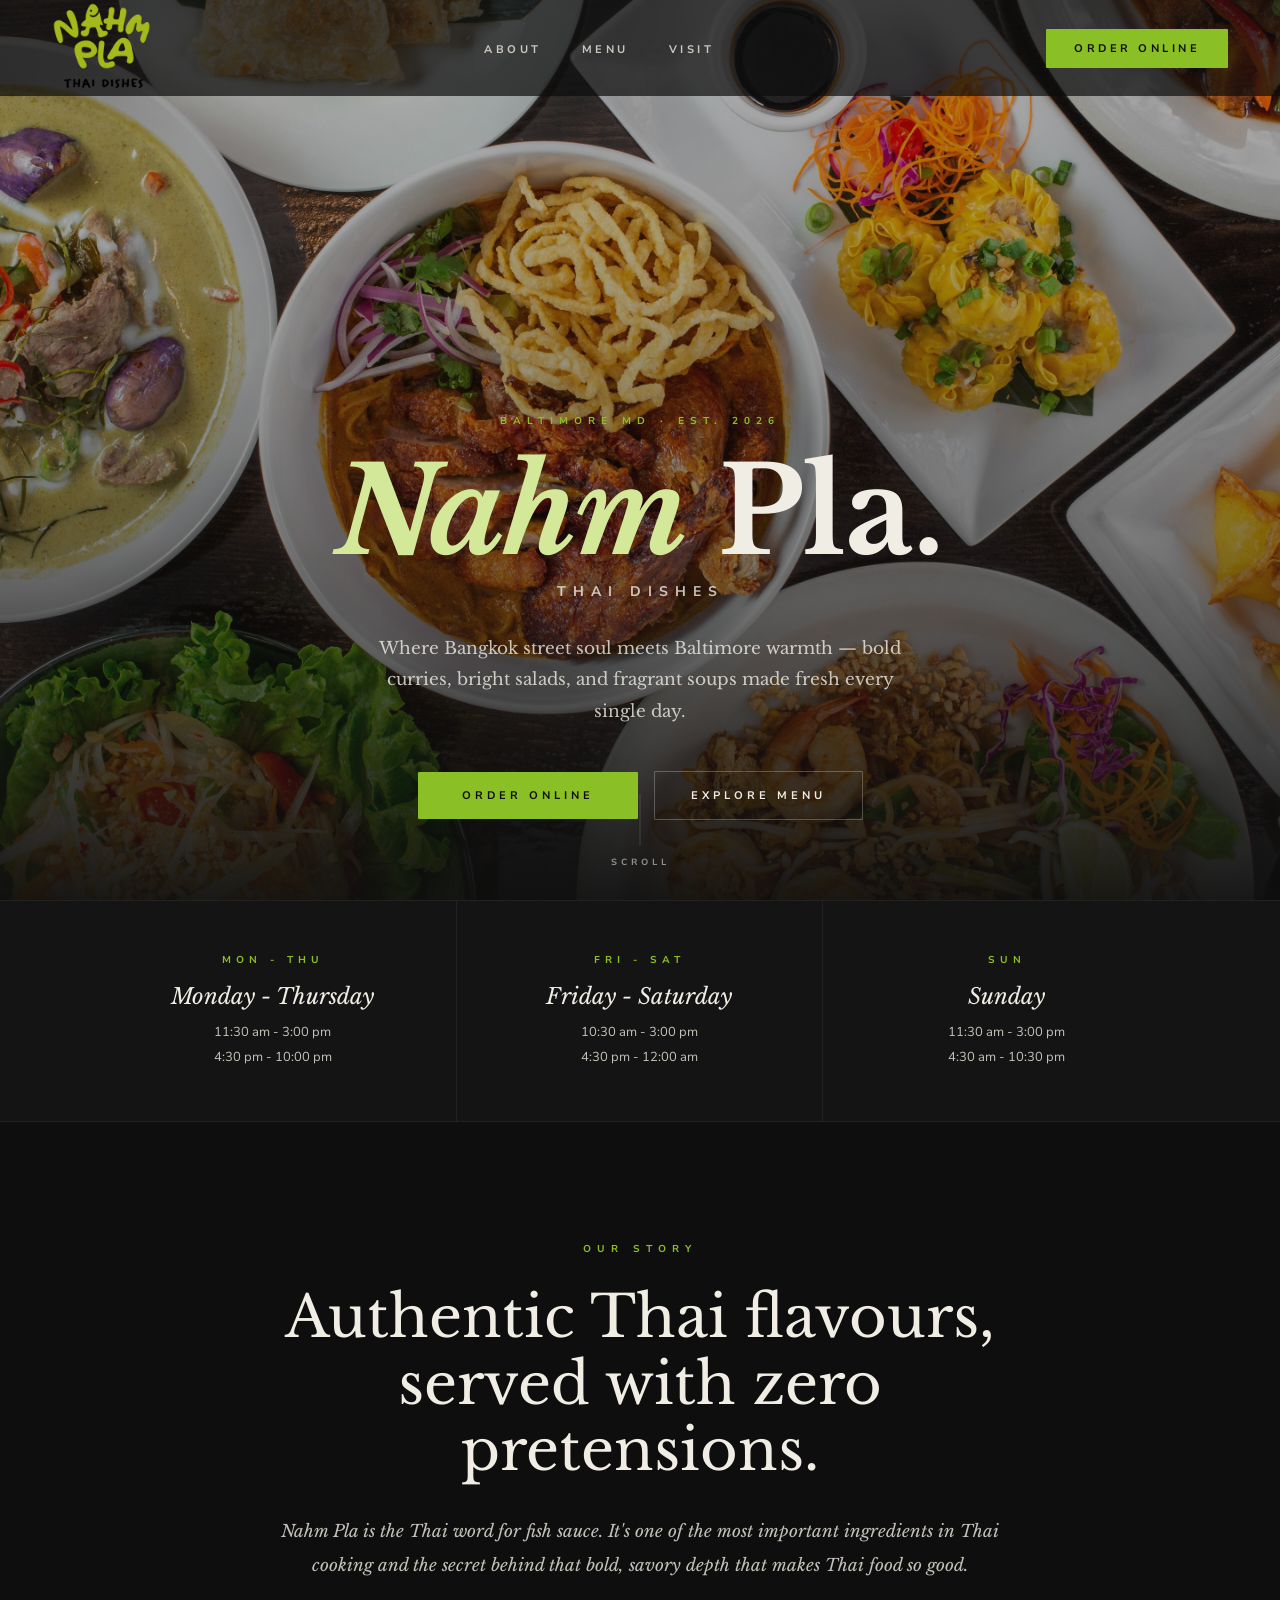
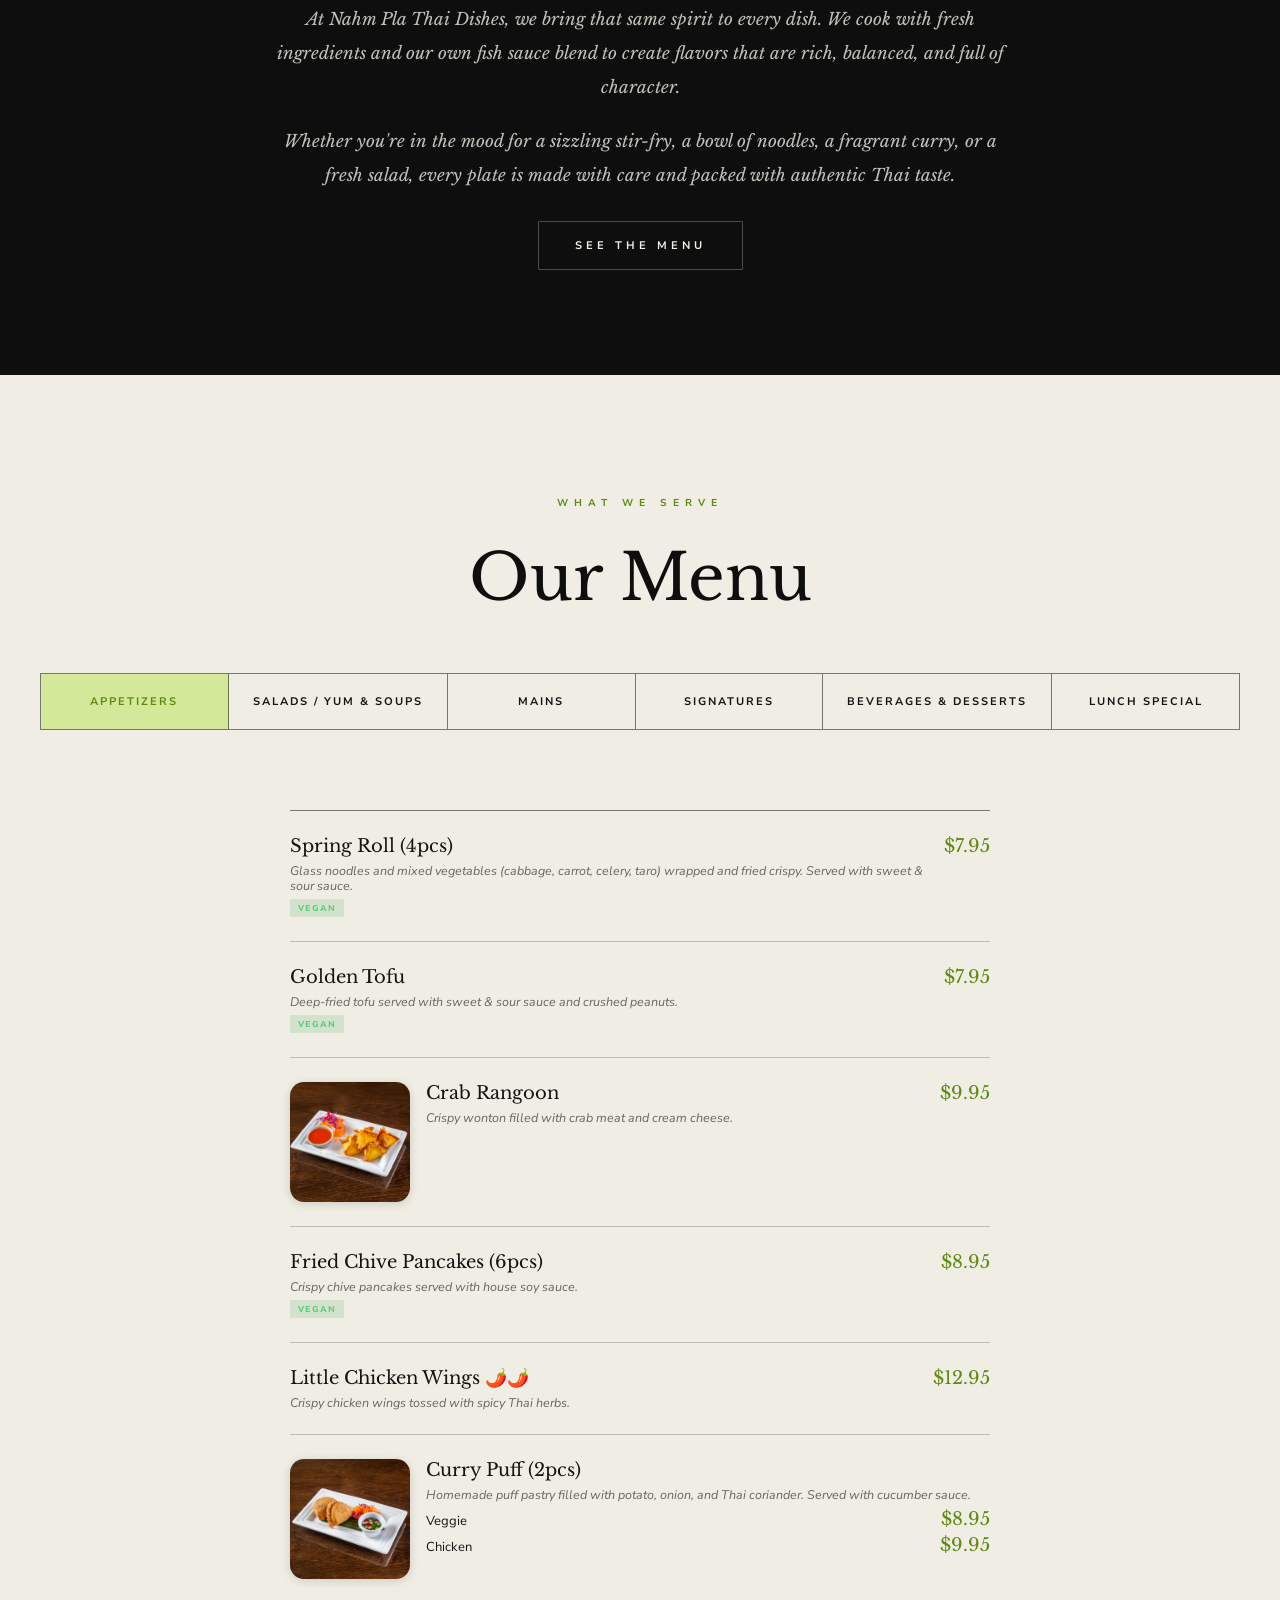
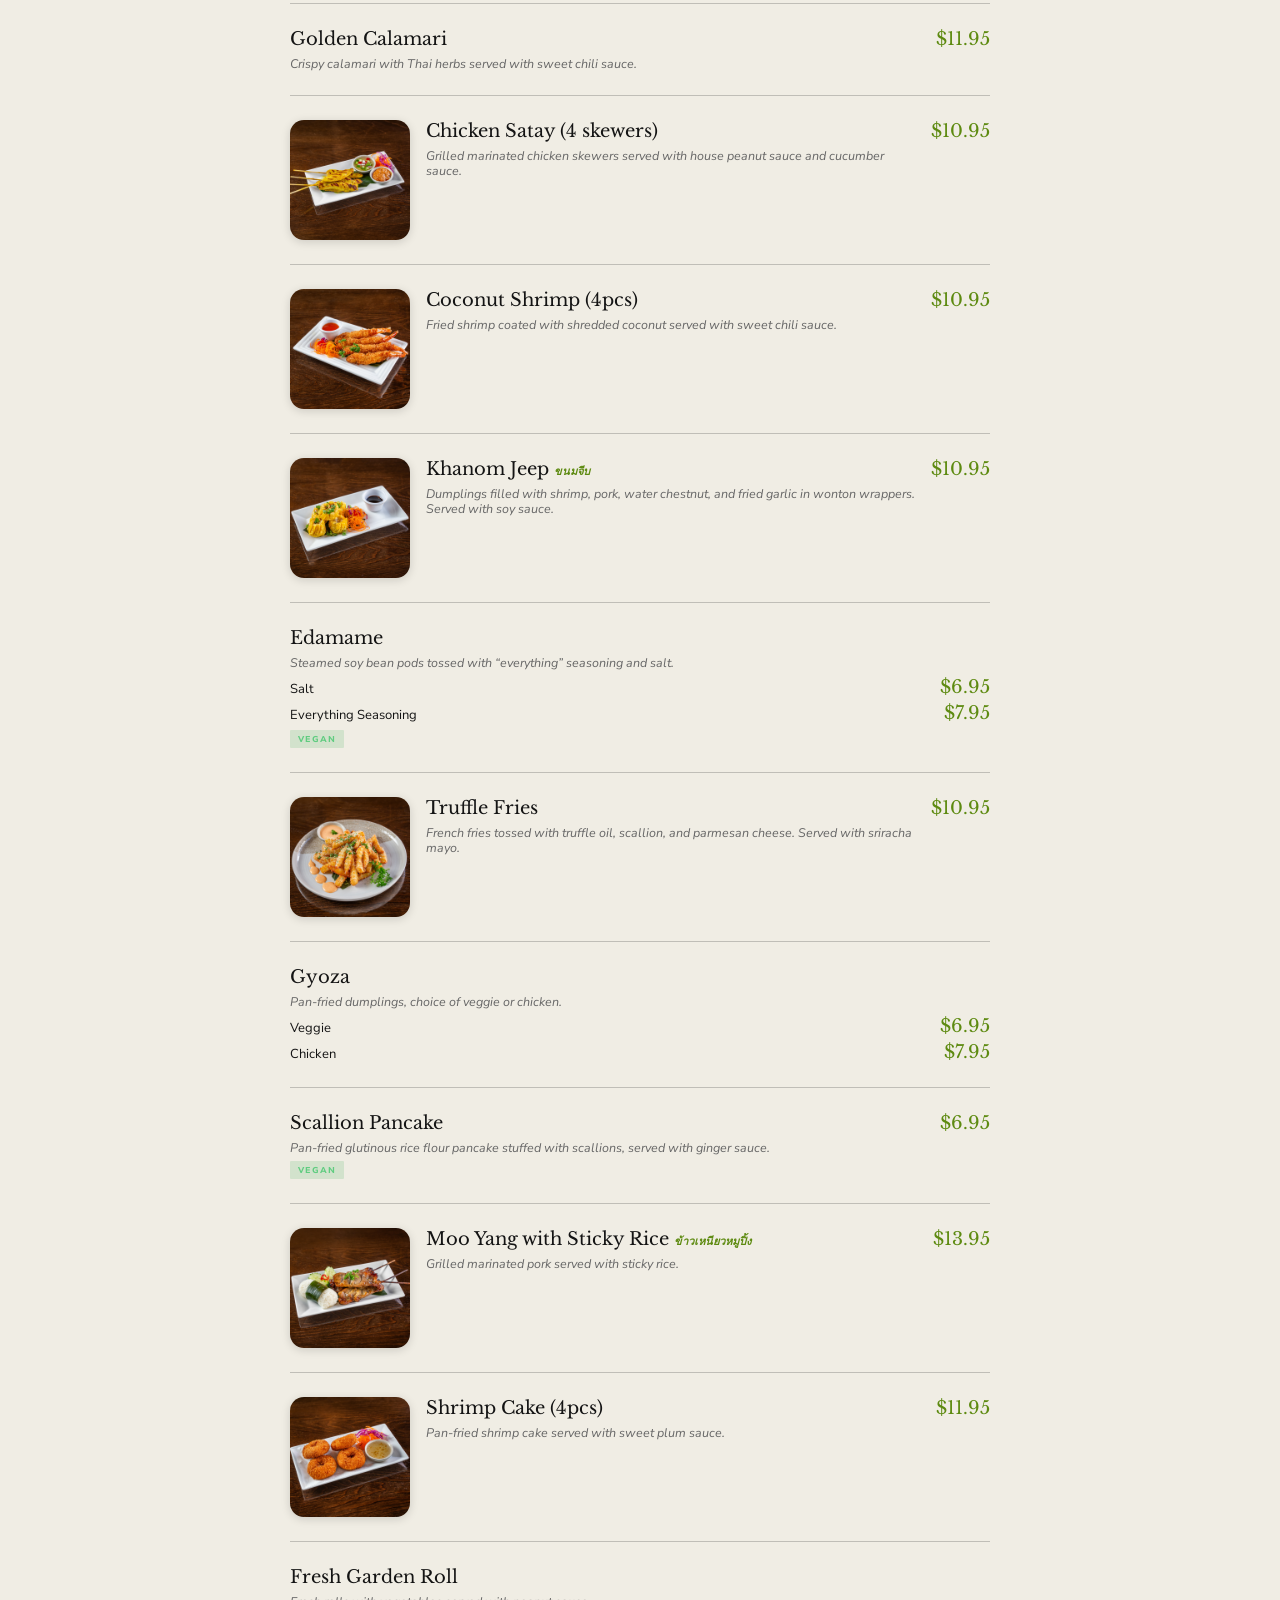
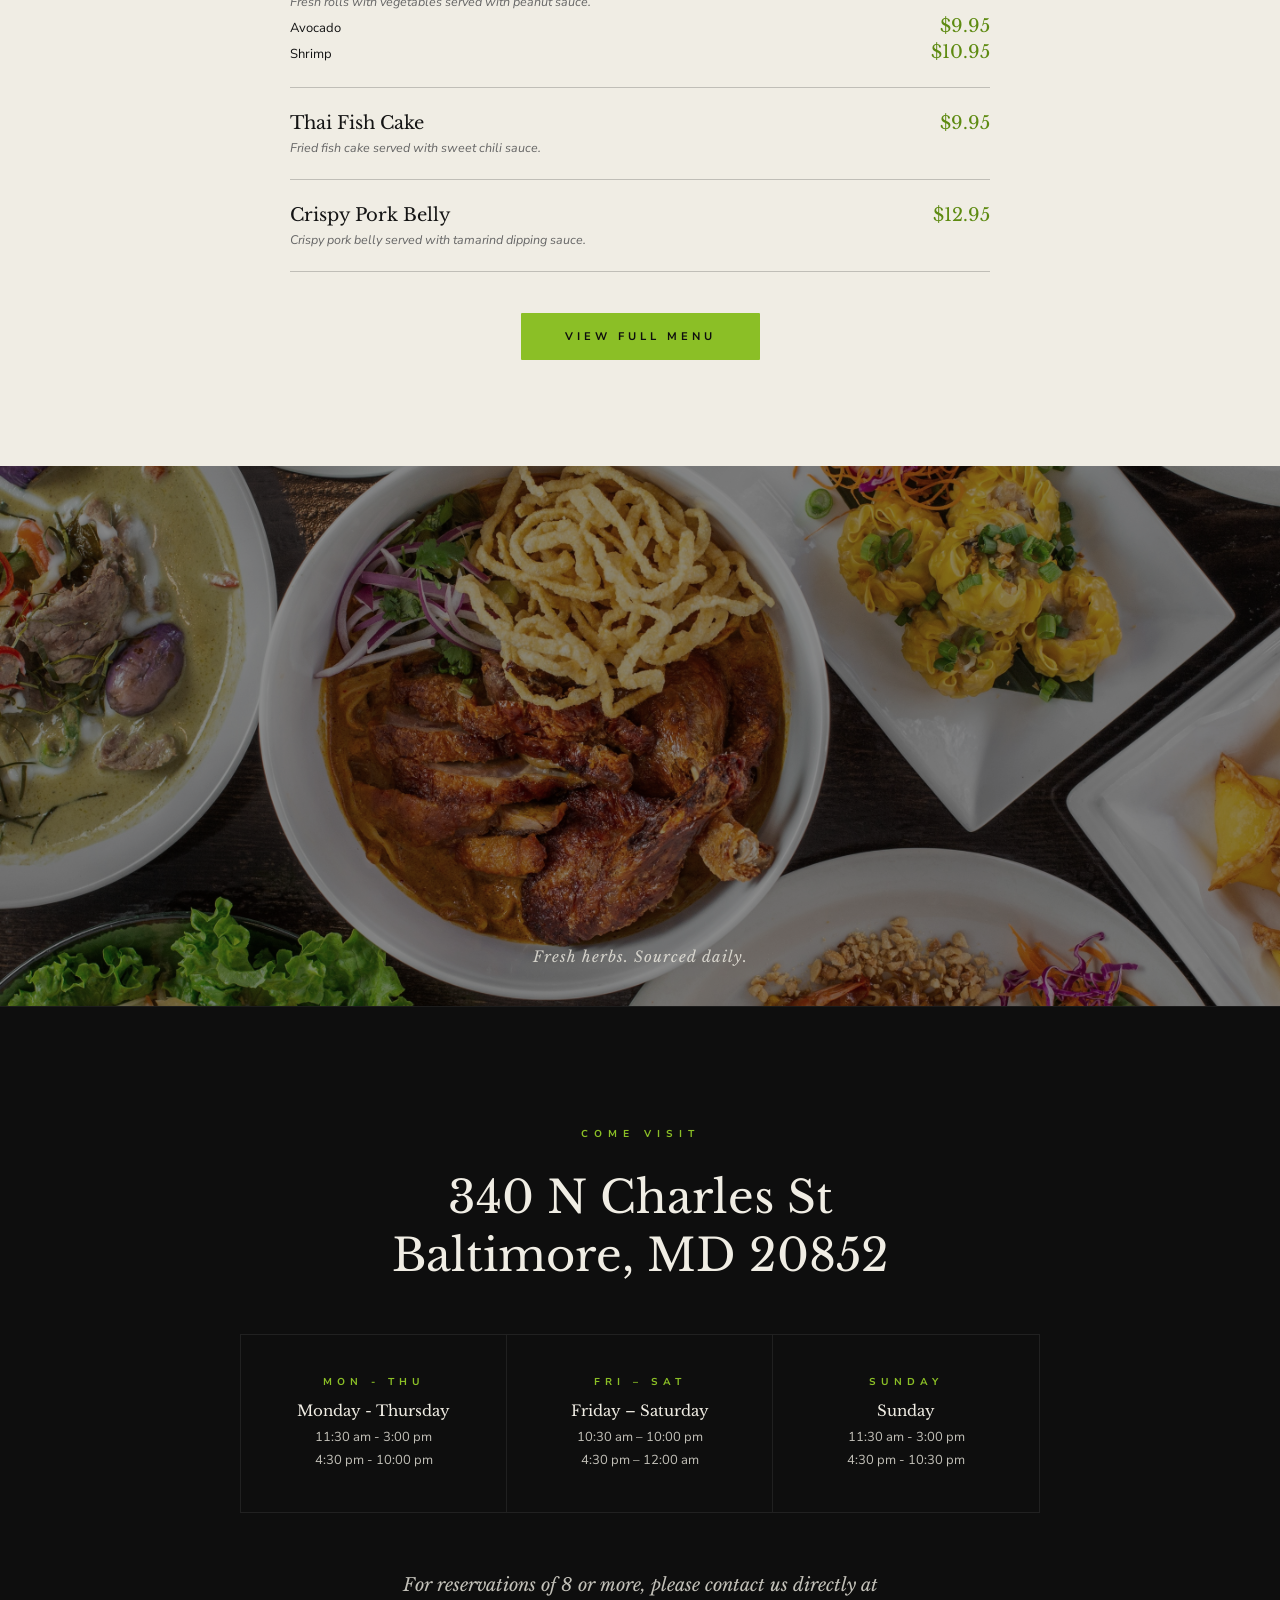
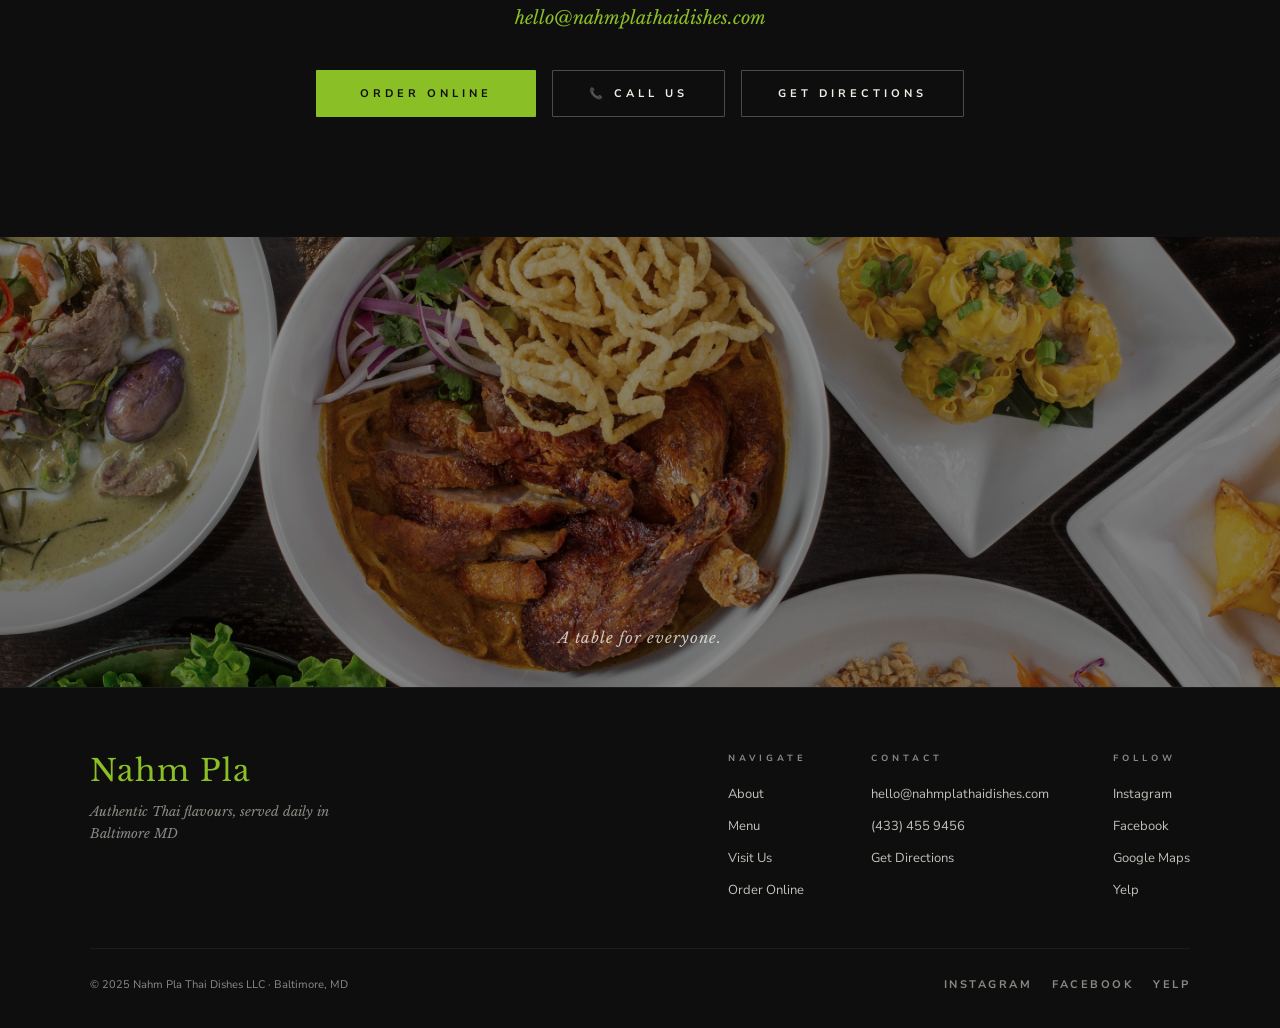
==== index.html @ 7cadba88 "update links" ====
<!DOCTYPE html>
<html lang="en">

<head>
	<meta charset="UTF-8">
	<meta name="viewport" content="width=device-width, initial-scale=1.0">
	<!-- <link rel="stylesheet" href="style.css"> -->
	<link rel="preconnect" href="https://fonts.googleapis.com">
	<link rel="preconnect" href="https://fonts.gstatic.com" crossorigin>
	<link
		href="https://fonts.googleapis.com/css2?family=Fredoka:wdth,wght@75..125,300..700&family=Libre+Baskerville:ital,wght@0,400..700;1,400..700&family=Nunito+Sans:ital,opsz,wght@0,6..12,200..1000;1,6..12,200..1000&display=swap"
		rel="stylesheet">
	<title>Nahm Pla Thai Dishes</title>
</head>

<style>
	/* ─── RESET & TOKENS ─── */
	*,
	*::before,
	*::after {
		margin: 0;
		padding: 0;
		box-sizing: border-box;
	}

	html {
		scroll-behavior: smooth;
	}

	body {
		font-family: "Nunito Sans", sans-serif;
		background: #0e0e0e;
		color: #f0ede4;
		overflow-x: hidden;
	}

	a {
		text-decoration: none;
		color: inherit;
	}

	img {
		display: block;
		max-width: 100%;
	}

	:root {
		--green: #8BBF26;
		--green-dark: #5d8a10;
		--green-pale: #d4e89a;
		--black: #0e0e0e;
		--black2: #141414;
		--off-white: #f0ede4;
		--dim: rgba(240, 237, 228, 0.8);
		--dimmer: rgba(240, 237, 228, 0.55);
	}

	/* ─── NAV ─── */
	nav {
		position: fixed;
		top: 0;
		left: 0;
		right: 0;
		z-index: 100;
		display: flex;
		align-items: center;
		justify-content: space-between;
		padding: 28px 52px;
		height: 6em;
		background: rgba(14, 14, 14, 0.7);
		transition: background .4s, padding .4s;
	}

	nav.scrolled {
		background: rgba(14, 14, 14, 0.96);
		backdrop-filter: blur(10px);
		padding: 18px 52px;
		border-bottom: 1px solid rgba(255, 255, 255, 0.06);
	}

	.nav-logo img {
		height: 100px;
		width: auto;
	}

	.nav-links {
		display: flex;
		align-items: center;
		gap: 40px;
		list-style: none;
	}

	.nav-links a {
		font-size: 11px;
		font-weight: 700;
		letter-spacing: 3.5px;
		text-transform: uppercase;
		color: var(--dim);
		transition: color .2s;
	}

	.nav-links a:hover {
		color: var(--off-white);
	}

	.nav-book {
		font-size: 11px;
		font-weight: 700;
		letter-spacing: 3.5px;
		text-transform: uppercase;
		color: var(--black);
		background: var(--green);
		padding: 12px 28px;
		border-radius: 1px;
		transition: background .2s, transform .2s;
	}

	.nav-book:hover {
		background: var(--green-pale);
		transform: translateY(-1px);
	}

	.nav-burger {
		display: none;
		flex-direction: column;
		gap: 6px;
		background: none;
		border: none;
		cursor: pointer;
		padding: 4px;
	}

	.nav-burger span {
		width: 26px;
		height: 1.5px;
		background: var(--off-white);
		display: block;
		transition: all .3s;
	}

	/* ─── MOBILE MENU ─── */
	.mob {
		display: none;
		position: fixed;
		inset: 0;
		z-index: 99;
		background: var(--black);
		flex-direction: column;
		align-items: center;
		justify-content: center;
		gap: 8px;
	}

	.mob.open {
		display: flex;
	}

	.mob a {
		font-size: 13px;
		font-weight: 700;
		letter-spacing: 5px;
		text-transform: uppercase;
		color: var(--dim);
		padding: 16px 48px;
		border-bottom: 1px solid rgba(255, 255, 255, .06);
		width: 100%;
		text-align: center;
		transition: color .2s;
	}

	.mob a:hover {
		color: var(--off-white);
	}

	.mob .mob-book {
		background: var(--green);
		color: var(--black);
		border: none;
		margin-top: 16px;
		border-radius: 1px;
	}

	.mob-close {
		position: absolute;
		top: 28px;
		right: 32px;
		font-size: 28px;
		color: var(--dim);
		cursor: pointer;
		background: none;
		border: none;
		transition: color .2s;
	}

	.mob-close:hover {
		color: var(--off-white);
	}

	/* ─── HERO ─── */
	.hero {
		position: relative;
		height: 100vh;
		min-height: 680px;
		display: flex;
		flex-direction: column;
		align-items: center;
		justify-content: flex-end;
		overflow: hidden;
		text-align: center;
	}

	.hero-bg {
		position: absolute;
		inset: 0;
	}

	.hero-bg::after {
		content: "";
		position: absolute;
		inset: 0;
		background: linear-gradient(to bottom, rgba(14, 14, 14, .25) 0%, rgba(14, 14, 14, .5) 60%, rgba(14, 14, 14, .95) 100%);
	}

	.hero-bg img {
		width: 100%;
		height: 100%;
		object-fit: cover;
		object-position: center;
	}

	.hero-inner {
		position: relative;
		z-index: 2;
		padding: 0 40px 80px;
		display: flex;
		flex-direction: column;
		align-items: center;
		gap: 0;
	}

	.hero-year {
		font-size: 10px;
		font-weight: 700;
		letter-spacing: 6px;
		text-transform: uppercase;
		color: var(--green);
		margin-bottom: 24px;
		opacity: 0;
		animation: fadeUp .6s .2s forwards;
	}

	.hero-title {
		font-family: "Libre Baskerville", serif;
		font-size: clamp(56px, 10vw, 120px);
		line-height: 1;
		letter-spacing: -1px;
		color: var(--off-white);
		margin-bottom: 10px;
		opacity: 0;
		animation: fadeUp .8s .35s forwards;
	}

	.hero-title em {
		font-style: italic;
		color: var(--green-pale);
	}

	.hero-sub-title {
		font-size: 14px;
		font-weight: 700;
		letter-spacing: 7px;
		text-transform: uppercase;
		color: var(--dim);
		margin-bottom: 32px;
		opacity: 0;
		animation: fadeUp .6s .5s forwards;
	}

	.hero-desc {
		font-family: "Libre Baskerville", serif;
		font-style: normal;
		font-size: 17px;
		color: var(--dim);
		line-height: 1.85;
		max-width: 560px;
		margin-bottom: 44px;
		opacity: 0;
		animation: fadeUp .7s .65s forwards;
	}

	.hero-actions {
		display: flex;
		gap: 16px;
		align-items: center;
		opacity: 0;
		animation: fadeUp .6s .8s forwards;
		flex-wrap: wrap;
		justify-content: center;
	}

	.btn-primary {
		font-size: 11px;
		font-weight: 700;
		letter-spacing: 4px;
		text-transform: uppercase;
		background: var(--green);
		color: var(--black);
		padding: 16px 44px;
		border-radius: 1px;
		transition: background .2s, transform .2s;
	}

	.btn-primary:hover {
		background: var(--green-pale);
		transform: translateY(-2px);
	}

	.btn-ghost {
		font-size: 11px;
		font-weight: 700;
		letter-spacing: 4px;
		text-transform: uppercase;
		color: var(--off-white);
		border: 1px solid rgba(255, 255, 255, .25);
		padding: 16px 36px;
		border-radius: 1px;
		transition: all .2s;
	}

	.btn-ghost:hover {
		border-color: rgba(255, 255, 255, .7);
	}

	.hero-scroll {
		position: absolute;
		bottom: 32px;
		left: 50%;
		transform: translateX(-50%);
		display: flex;
		flex-direction: column;
		align-items: center;
		gap: 10px;
		opacity: 0;
		animation: fadeIn .8s 1.4s forwards;
		color: var(--dimmer);
		font-size: 9px;
		font-weight: 700;
		letter-spacing: 4px;
		text-transform: uppercase;
	}

	.scroll-line {
		width: 1px;
		height: 52px;
		background: rgba(255, 255, 255, .15);
		animation: scrollPulse 2s ease-in-out infinite;
	}

	@keyframes scrollPulse {

		0%,
		100% {
			opacity: .4
		}

		50% {
			opacity: 1
		}
	}

	/* ─── HOURS / INFO — centered, minimal ─── */
	.info-bar {
		background: var(--black2);
		border-top: 1px solid rgba(255, 255, 255, .06);
		border-bottom: 1px solid rgba(255, 255, 255, .06);
	}

	.info-bar-inner {
		max-width: 1100px;
		margin: 0 auto;
		display: grid;
		grid-template-columns: 1fr 1fr 1fr;
		divide-x: 1px solid rgba(255, 255, 255, .06);
	}

	.ib-cell {
		padding: 52px 40px;
		text-align: center;
		border-right: 1px solid rgba(255, 255, 255, .06);
	}

	.ib-cell:last-child {
		border-right: none;
	}

	.ib-label {
		font-size: 10px;
		font-weight: 700;
		letter-spacing: 5px;
		text-transform: uppercase;
		color: var(--green);
		margin-bottom: 16px;
	}

	.ib-title {
		font-family: "Libre Baskerville", serif;
		font-style: italic;
		font-size: 22px;
		color: var(--off-white);
		margin-bottom: 10px;
	}

	.ib-text {
		font-size: 13px;
		color: var(--dim);
		line-height: 1.9;
	}

	/* ─── ABOUT — centered, large text ─── */
	.about {
		padding: 120px 40px;
		text-align: center;
		max-width: 820px;
		margin: 0 auto;
	}

	.about .eyebrow {
		font-size: 10px;
		font-weight: 700;
		letter-spacing: 6px;
		text-transform: uppercase;
		color: var(--green);
		margin-bottom: 28px;
		display: block;
	}

	.about h2 {
		font-family: "Libre Baskerville", serif;
		font-size: clamp(34px, 4.5vw, 58px);
		line-height: 1.15;
		color: var(--off-white);
		margin-bottom: 32px;
		font-weight: 400;
	}

	.about p {
		font-family: "Libre Baskerville", serif;
		font-style: italic;
		font-size: 17px;
		color: var(--dim);
		line-height: 2;
		margin-bottom: 20px;
	}

	.about p:last-of-type {
		margin-bottom: 40px;
	}

	/* ─── PHOTO STRIP — horizontal scroll / grid ─── */
	.photo-strip {
		display: grid;
		grid-template-columns: repeat(5, 1fr);
		height: 420px;
		gap: 3px;
	}

	.photo-strip-img {
		overflow: hidden;
		position: relative;
	}

	.photo-strip-img img {
		width: 100%;
		height: 100%;
		object-fit: cover;
		transition: transform .6s ease, filter .4s;
		filter: brightness(.75) saturate(.9);
	}

	.photo-strip-img:hover img {
		transform: scale(1.07);
		filter: brightness(.9) saturate(1.1);
	}

	.photo-strip-img.tall {
		grid-row: span 1;
	}

	/* ─── MENUS — text list, centered ─── */
	.menus-sec {
		padding: 120px 24px;
		text-align: center;
		border-top: 1px solid rgba(255, 255, 255, .06);
		background-color: var(--off-white);
	}

	.menus-sec .eyebrow {
		font-size: 10px;
		font-weight: 700;
		letter-spacing: 6px;
		text-transform: uppercase;
		color: var(--green-dark);
		margin-bottom: 28px;
		display: block;
	}

	.menus-sec h2 {
		font-family: "Libre Baskerville", serif;
		font-size: clamp(38px, 5vw, 64px);
		font-weight: 400;
		color: var(--black);
		margin-bottom: 56px;
	}

	.menu-links {
		display: flex;
		flex-wrap: nowrap;
		justify-content: center;
		gap: 0;
		border: 1px solid rgba(0, 0, 0, .5);
		max-width: 1200px;
		margin-left: auto;
		margin-right: auto;
		margin-bottom: 80px;
	}

	.menu-link {
		font-size: 11px;
		font-weight: 700;
		letter-spacing: 2px;
		text-transform: uppercase;
		color: var(--black2);
		padding: 20px 24px;
		border-right: 1px solid rgba(0, 0, 0, .5);
		transition: color .2s, background .2s;
		flex: 1;
		text-align: center;
		white-space: nowrap;
	}

	.menu-link:last-child {
		border-right: none;
	}

	.menu-link:hover {
		color: var(--green-dark);
		background-color: rgba(139, 191, 38, .1);
	}

	.menu-link.active {
		color: var(--green-dark);
		background-color: var(--green-pale);
	}

	/* Dish list */
	.dish-list {
		max-width: 700px;
		margin: 0 auto;
		border-top: 1px solid rgba(0, 0, 0, .5);
	}

	.dish-row {
		display: flex;
		justify-content: space-between;
		align-items: flex-start;
		padding: 24px 0;
		border-bottom: 1px solid rgba(0, 0, 0, .2);
		gap: 16px;
	}

	.dish-row:hover .dr-name {
		color: var(--green-dark);
	}

	.dr-left {
		text-align: left;
		flex: 1;
	}

	.dr-name {
		font-family: "Libre Baskerville", serif;
		font-size: 18px;
		color: var(--black2);
		margin-bottom: 5px;
		transition: color .2s;
	}

	.dr-name-thai {
		font-size: 11px;
		color: var(--green-dark);
		font-weight: 600;
		font-style: italic;
	}

	.dr-desc {
		font-size: 12.5px;
		color: #666;
		margin-top: 6px;
		font-style: italic;
		line-height: 1.2;
		max-width: 100%;
	}

	.dr-options {
		margin-top: 6px;
		display: flex;
		flex-direction: column;
		gap: 4px;
	}

	.dr-option {
		display: flex;
		justify-content: space-between;
		align-items: baseline;
		font-size: 13px;
		color: var(--black2);
		gap: 16px;
	}

	.dr-option span:last-child {
		color: var(--green-dark);
		font-family: "Libre Baskerville", serif;
		font-size: 18px;
		flex-shrink: 0;
		margin-left: auto;
	}

	.dr-right {
		text-align: right;
		flex-shrink: 0;
	}

	.dr-price {
		font-family: "Libre Baskerville", serif;
		font-size: 18px;
		color: var(--green-dark);
	}

	.dr-tags {
		display: flex;
		gap: 6px;
		justify-content: flex-start;
		margin-top: 6px;
		flex-wrap: wrap;
	}

	.dtag {
		font-size: 8.5px;
		font-weight: 800;
		letter-spacing: 1px;
		text-transform: uppercase;
		padding: 3px 8px;
		border-radius: 1px;
	}

	.tag-g {
		background: rgba(139, 191, 38, .15);
		color: var(--green);
	}

	.tag-h {
		background: rgba(180, 30, 30, .15);
		color: #e06060;
	}

	.tag-v {
		background: rgba(40, 160, 70, .15);
		color: #60cc80;
	}

	.tag-p {
		background: rgba(80, 100, 220, .15);
		color: #8890ee;
	}

	/* ─── FULL-BLEED DIVIDER IMAGE ─── */
	.divider-img {
		height: 60vh;
		min-height: 400px;
		overflow: hidden;
		position: relative;
	}

	.divider-img img {
		width: 100%;
		height: 100%;
		object-fit: cover;
		filter: brightness(.55) saturate(.8);
		transition: transform .8s ease;
	}

	.divider-img:hover img {
		transform: scale(1.03);
	}

	.divider-img-caption {
		position: absolute;
		bottom: 40px;
		left: 50%;
		transform: translateX(-50%);
		font-family: "Libre Baskerville", serif;
		font-style: italic;
		font-size: 15px;
		color: var(--dim);
		letter-spacing: 1px;
		white-space: nowrap;
	}

	/* ─── VISIT / LOCATION ─── */
	.location-sec {
		padding: 120px 40px;
		text-align: center;
		border-top: 1px solid rgba(255, 255, 255, .06);
	}

	.location-sec .eyebrow {
		font-size: 10px;
		font-weight: 700;
		letter-spacing: 6px;
		text-transform: uppercase;
		color: var(--green);
		margin-bottom: 28px;
		display: block;
	}

	.location-sec h2 {
		font-family: "Libre Baskerville", serif;
		font-size: clamp(28px, 3.5vw, 46px);
		font-weight: 400;
		color: var(--off-white);
		margin-bottom: 48px;
		line-height: 1.3;
	}

	.hours-grid {
		display: grid;
		grid-template-columns: 1fr 1fr 1fr;
		max-width: 800px;
		margin: 0 auto 56px;
		border: 1px solid rgba(255, 255, 255, .08);
	}

	.hg-cell {
		padding: 40px 32px;
		border-right: 1px solid rgba(255, 255, 255, .08);
		text-align: center;
	}

	.hg-cell:last-child {
		border-right: none;
	}

	.hg-label {
		font-size: 10px;
		font-weight: 700;
		letter-spacing: 5px;
		text-transform: uppercase;
		color: var(--green);
		margin-bottom: 12px;
		display: block;
	}

	.hg-day {
		font-family: "Libre Baskerville", serif;
		font-size: 15px;
		color: var(--off-white);
		margin-bottom: 6px;
	}

	.hg-time {
		font-size: 13px;
		color: var(--dim);
		line-height: 1.8;
	}

	.location-address {
		font-family: "Libre Baskerville", serif;
		font-style: italic;
		font-size: 18px;
		color: var(--dim);
		margin-bottom: 36px;
		line-height: 1.8;
	}

	.location-btns {
		display: flex;
		gap: 16px;
		justify-content: center;
		flex-wrap: wrap;
	}

	.btn-outline-w {
		font-size: 11px;
		font-weight: 700;
		letter-spacing: 4px;
		text-transform: uppercase;
		color: var(--off-white);
		border: 1px solid rgba(255, 255, 255, .25);
		padding: 15px 36px;
		border-radius: 1px;
		transition: all .2s;
	}

	.btn-outline-w:hover {
		border-color: rgba(255, 255, 255, .7);
		background: rgba(255, 255, 255, .04);
	}

	/* ─── NEWSLETTER ─── */
	.newsletter {
		padding: 100px 40px;
		text-align: center;
		background: var(--black2);
		border-top: 1px solid rgba(255, 255, 255, .06);
		border-bottom: 1px solid rgba(255, 255, 255, .06);
	}

	.newsletter .eyebrow {
		font-size: 10px;
		font-weight: 700;
		letter-spacing: 6px;
		text-transform: uppercase;
		color: var(--green);
		margin-bottom: 20px;
		display: block;
	}

	.newsletter h3 {
		font-family: "Libre Baskerville", serif;
		font-style: italic;
		font-size: clamp(26px, 3vw, 40px);
		font-weight: 400;
		color: var(--off-white);
		margin-bottom: 12px;
	}

	.newsletter p {
		font-size: 14px;
		color: var(--dim);
		margin-bottom: 36px;
	}

	.nl-form {
		display: flex;
		gap: 0;
		max-width: 480px;
		margin: 0 auto;
		border: 1px solid rgba(255, 255, 255, .15);
	}

	.nl-form input {
		flex: 1;
		background: transparent;
		border: none;
		outline: none;
		padding: 16px 24px;
		font-size: 13px;
		color: var(--off-white);
		font-family: "Nunito Sans", sans-serif;
		letter-spacing: .5px;
	}

	.nl-form input::placeholder {
		color: var(--dimmer);
	}

	.nl-form button {
		font-size: 10px;
		font-weight: 700;
		letter-spacing: 3.5px;
		text-transform: uppercase;
		background: var(--green);
		color: var(--black);
		border: none;
		padding: 16px 28px;
		cursor: pointer;
		transition: background .2s;
	}

	.nl-form button:hover {
		background: var(--green-pale);
	}

	/* ─── FOOTER ─── */
	footer {
		padding: 64px 52px 36px;
		border-top: 1px solid rgba(255, 255, 255, .06);
	}

	.footer-inner {
		max-width: 1100px;
		margin: 0 auto;
	}

	.footer-top {
		display: flex;
		justify-content: space-between;
		align-items: flex-start;
		padding-bottom: 48px;
		border-bottom: 1px solid rgba(255, 255, 255, .06);
		gap: 40px;
		flex-wrap: wrap;
	}

	.f-logo-wrap {
		display: flex;
		flex-direction: column;
		gap: 12px;
	}

	.f-logo {
		font-family: "Libre Baskerville", serif;
		font-size: 30px;
		color: var(--green);
		letter-spacing: 1px;
	}

	.f-tagline {
		font-size: 13px;
		color: var(--dimmer);
		font-style: italic;
		max-width: 240px;
		line-height: 1.7;
		font-family: "Libre Baskerville", serif;
	}

	.f-cols {
		display: flex;
		gap: 64px;
	}

	.f-col {}

	.f-col-title {
		font-size: 9px;
		font-weight: 700;
		letter-spacing: 4px;
		text-transform: uppercase;
		color: var(--dimmer);
		margin-bottom: 18px;
	}

	.f-col ul {
		list-style: none;
		display: flex;
		flex-direction: column;
		gap: 10px;
	}

	.f-col ul a {
		font-size: 13px;
		color: var(--dim);
		transition: color .2s;
	}

	.f-col ul a:hover {
		color: var(--off-white);
	}

	.footer-bottom {
		display: flex;
		justify-content: space-between;
		align-items: center;
		padding-top: 28px;
		font-size: 11px;
		color: var(--dimmer);
		flex-wrap: wrap;
		gap: 16px;
	}

	.f-social {
		display: flex;
		gap: 20px;
	}

	.f-social a {
		font-size: 11px;
		font-weight: 700;
		letter-spacing: 2.5px;
		text-transform: uppercase;
		color: var(--dimmer);
		transition: color .2s;
	}

	.f-social a:hover {
		color: var(--green);
	}

	/* ─── ANIMATIONS ─── */
	@keyframes fadeUp {
		from {
			opacity: 0;
			transform: translateY(20px)
		}

		to {
			opacity: 1;
			transform: translateY(0)
		}
	}

	@keyframes fadeIn {
		from {
			opacity: 0
		}

		to {
			opacity: 1
		}
	}

	.reveal {
		opacity: 1;
		transform: translateY(0);
		transition: opacity .7s ease, transform .7s ease;
	}

	.reveal.visible {
		opacity: 1;
		transform: translateY(0);
	}

	.rd1 {
		transition-delay: .1s
	}

	.rd2 {
		transition-delay: .18s
	}

	.rd3 {
		transition-delay: .26s
	}

	.rd4 {
		transition-delay: .34s
	}

	.rd5 {
		transition-delay: .42s
	}

	.rd6 {
		transition-delay: .5s
	}

	/* ─── RESPONSIVE ─── */
	@media(max-width:900px) {
		nav {
			padding: 22px 24px;
		}

		nav.scrolled {
			padding: 14px 24px;
		}

		.nav-links {
			display: none;
		}

		.nav-book {
			display: none;
		}

		.nav-burger {
			display: flex;
		}

		.hero-inner {
			padding: 0 24px 72px;
		}

		.info-bar-inner {
			grid-template-columns: 1fr;
		}

		.ib-cell {
			border-right: none;
			border-bottom: 1px solid rgba(255, 255, 255, .06);
			padding: 40px 28px;
		}

		.ib-cell:last-child {
			border-bottom: none;
		}

		.photo-strip {
			grid-template-columns: 1fr 1fr;
			height: auto;
		}

		.photo-strip-img {
			height: 220px;
		}

		.menus-sec {
			padding: 72px 28px;
		}

		.menu-links {
			flex-direction: column;
			max-width: 100%;
		}

		.menu-link {
			border-right: none;
			border-bottom: 1px solid rgba(255, 255, 255, .1);
		}

		.menu-link:last-child {
			border-bottom: none;
		}

		.dish-row {
			flex-direction: row;
			flex-wrap: wrap;
			gap: 12px;
		}

		.dr-option {
			flex-wrap: wrap;
		}

		.dr-right {
			text-align: left;
		}

		.dr-tags {
			justify-content: flex-start;
		}

		.hours-grid {
			grid-template-columns: 1fr;
			max-width: 360px;
		}

		.hg-cell {
			border-right: none;
			border-bottom: 1px solid rgba(255, 255, 255, .08);
		}

		.hg-cell:last-child {
			border-bottom: none;
		}

		.location-sec {
			padding: 72px 28px;
		}

		.newsletter {
			padding: 72px 28px;
		}

		footer {
			padding: 48px 24px 28px;
		}

		.footer-top {
			flex-direction: column;
		}

		.f-cols {
			flex-direction: column;
			gap: 36px;
		}

		.about {
			padding: 80px 28px;
		}
	}

	@media(max-width:600px) {
		.photo-strip {
			grid-template-columns: 1fr;
		}

		.photo-strip-img {
			height: 260px;
		}

		.nl-form {
			flex-direction: column;
		}

		.nl-form button {
			padding: 14px;
		}
	}

	/* ─── CATEGORY DIVIDER ─── */
	.cat-divider {
		padding: 30px 0 0;
		margin-top: 8px;
	}

	.cat-divider-label {
		font-size: 0.7rem;
		font-weight: 800;
		letter-spacing: 4px;
		text-transform: uppercase;
		color: var(--green-dark);
		border-top: 1px solid rgba(139, 191, 38, .25);
		padding-top: 16px;
	}

	/* ─── PROTEIN CHOICE HEADER ─── */
	.protein-header {
		text-align: center;
		background: #92b54910;
		border: 1px solid #5d8a1040;
		border-radius: 2px;
		padding: 20px 24px;
		margin-bottom: 8px;
	}

	.protein-header-label {
		font-size: 10px;
		font-weight: 800;
		letter-spacing: 4px;
		text-transform: uppercase;
		color: var(--green-dark);
		margin-bottom: 12px;
	}

	.protein-header-options {
		display: flex;
		justify-content: center;
		flex-wrap: wrap;
		gap: 8px 28px;
	}

	.protein-header-options span {
		font-size: 13px;
		color: #444;
		white-space: nowrap;
	}

	.protein-header-options strong {
		color: var(--green-dark);
		font-weight: 800;
	}

	/* ── DISH PHOTO ── */
	.dr-photo {
		flex-shrink: 0;
		width: 80px;
		height: 80px;
		border-radius: 10px;
		overflow: hidden;
		box-shadow: 0 2px 10px rgba(0, 0, 0, .15);
		cursor: pointer;
	}

	.dr-photo img {
		width: 100%;
		height: 100%;
		object-fit: cover;
		display: block;
		transition: transform .35s ease;
	}

	.dish-row:hover .dr-photo img {
		transform: scale(1.08);
	}

	/* ── PHOTO LIGHTBOX ── */
	.lightbox-overlay {
		display: none;
		position: fixed;
		inset: 0;
		z-index: 200;
		background: rgba(0, 0, 0, .88);
		backdrop-filter: blur(8px);
		-webkit-backdrop-filter: blur(8px);
		align-items: center;
		justify-content: center;
		cursor: pointer;
		animation: lbFadeIn .25s ease;
	}

	.lightbox-overlay.active {
		display: flex;
	}

	@keyframes lbFadeIn {
		from {
			opacity: 0;
		}

		to {
			opacity: 1;
		}
	}

	.lightbox-overlay img {
		max-width: 95vw;
		max-height: 95vh;
		width: auto;
		height: auto;
		border-radius: 6px;
		box-shadow: 0 8px 48px rgba(0, 0, 0, .7);
		object-fit: contain;
		animation: lbZoomIn .3s ease;
	}

	@keyframes lbZoomIn {
		from {
			transform: scale(.85);
			opacity: 0;
		}

		to {
			transform: scale(1);
			opacity: 1;
		}
	}

	.lightbox-close {
		position: absolute;
		top: 16px;
		right: 20px;
		width: 36px;
		height: 36px;
		border: none;
		background: rgba(255, 255, 255, .15);
		color: #fff;
		font-size: 22px;
		border-radius: 50%;
		cursor: pointer;
		display: flex;
		align-items: center;
		justify-content: center;
		transition: background .2s;
	}

	.lightbox-close:hover {
		background: rgba(255, 255, 255, .3);
	}

	@media (min-width: 480px) {
		.dr-photo {
			width: 100px;
			height: 100px;
			border-radius: 12px;
		}
	}

	@media (min-width: 768px) {
		.dr-photo {
			width: 120px;
			height: 120px;
			border-radius: 14px;
		}
	}
</style>

<body>

	<!-- ══ NAV ══ -->
	<nav id="nav">
		<a href="#" class="nav-logo">
			<img src="./public/nahm-pla-logo-green.png" alt="Nahm Pla Logo">
		</a>
		<ul class="nav-links">
			<li><a href="#about">About</a></li>
			<li><a href="#menu">Menu</a></li>
			<li><a href="#visit">Visit</a></li>
		</ul>
		<a href="https://Nahmplamd.smiledining.com" target="_blank" class="nav-book">Order Online</a>
		<button class="nav-burger" id="burgerBtn" aria-label="Open menu">
			<span></span><span></span><span></span>
		</button>
	</nav>

	<!-- ══ MOBILE MENU ══ -->
	<div class="mob" id="mob">
		<button class="mob-close" id="mobClose">✕</button>
		<a href="#about" class="mob-link">About</a>
		<a href="#menu" class="mob-link">Menu</a>
		<a href="#visit" class="mob-link">Visit</a>
		<a href="https://Nahmplamd.smiledining.com" target="_blank" class="mob-link mob-book">Order Online</a>
	</div>

	<!-- ══ HERO ══ -->
	<section class="hero">
		<div class="hero-bg">
			<img src="./Menu Photos/NahmPlaThaiDishes_HERO_2880x2304.jpg" alt="hero image">
		</div>
		<div class="hero-inner">
			<div class="hero-year">Baltimore MD · Est. 2026</div>
			<h1 class="hero-title"><em>Nahm</em> Pla.</h1>
			<div class="hero-sub-title">Thai Dishes</div>
			<p class="hero-desc">Where Bangkok street soul meets Baltimore warmth — bold curries, bright salads, and
				fragrant
				soups made fresh every single day.</p>
			<div class="hero-actions">
				<a href="https://Nahmplamd.smiledining.com" target="_blank" class="btn-primary">Order Online</a>
				<a href="#menu" class="btn-ghost">Explore Menu</a>
			</div>
		</div>
		<div class="hero-scroll">
			<div class="scroll-line"></div>Scroll
		</div>
	</section>

	<!-- ══ INFO BAR ══ -->
	<div class="info-bar">
		<div class="info-bar-inner">
			<div class="ib-cell reveal">
				<div class="ib-label">Mon - Thu</div>
				<div class="ib-title">Monday - Thursday</div>
				<div class="ib-text">11:30 am - 3:00 pm<br>4:30 pm - 10:00 pm</div>
			</div>
			<div class="ib-cell reveal rd2">
				<div class="ib-label">Fri - Sat</div>
				<div class="ib-title">Friday - Saturday</div>
				<div class="ib-text">10:30 am - 3:00 pm<br>4:30 pm - 12:00 am</div>
			</div>
			<div class="ib-cell reveal rd3">
				<div class="ib-label">Sun</div>
				<div class="ib-title">Sunday</div>
				<div class="ib-text">11:30 am - 3:00 pm<br>4:30 am - 10:30 pm</div>
			</div>
		</div>
	</div>

	<!-- ══ ABOUT ══ -->
	<section id="about">
		<div class="about reveal">
			<span class="eyebrow">Our Story</span>
			<h2>Authentic Thai flavours, served with zero pretensions.</h2>
			<p>Nahm Pla is the Thai word for fish sauce. It's one of the most important ingredients in Thai cooking and
				the secret behind that bold, savory depth that makes Thai food so good.</p>
			<p>At Nahm Pla Thai Dishes, we bring that same spirit to every dish. We cook with fresh ingredients and our
				own fish sauce blend to create flavors that are rich, balanced, and full of character.</p>
			<p>Whether you're in the mood for a sizzling stir-fry, a bowl of noodles, a fragrant curry, or a fresh
				salad, every plate is made with care and packed with authentic Thai taste.</p>
			<a href="#menu" class="btn-ghost">See the Menu</a>
		</div>
	</section>

	<!-- ══ PHOTO STRIP ══ -->
	<!-- <div class="photo-strip">
		<div class="photo-strip-img">
			<img src="https://res.cloudinary.com/htt8g4cd/image/upload/w_1920,c_limit,f_auto,q_auto/wp/03_25_thai_food_and_wine_pairings_hero_stocksy_2392448_1920x1280-1"
				alt="Pad Thai" loading="lazy">
		</div>
		<div class="photo-strip-img">
			<img src="https://res.cloudinary.com/htt8g4cd/image/upload/w_1920,c_limit,f_auto,q_auto/wp/03_25_thai_food_and_wine_pairings_hero_stocksy_2392448_1920x1280-1"
				alt="Curry" loading="lazy">
		</div>
		<div class="photo-strip-img">
			<img src="https://res.cloudinary.com/htt8g4cd/image/upload/w_1920,c_limit,f_auto,q_auto/wp/03_25_thai_food_and_wine_pairings_hero_stocksy_2392448_1920x1280-1"
				alt="Kitchen" loading="lazy">
		</div>
		<div class="photo-strip-img">
			<img src="https://res.cloudinary.com/htt8g4cd/image/upload/w_1920,c_limit,f_auto,q_auto/wp/03_25_thai_food_and_wine_pairings_hero_stocksy_2392448_1920x1280-1"
				alt="Tom Yum" loading="lazy">
		</div>
		<div class="photo-strip-img">
			<img src="https://res.cloudinary.com/htt8g4cd/image/upload/w_1920,c_limit,f_auto,q_auto/wp/03_25_thai_food_and_wine_pairings_hero_stocksy_2392448_1920x1280-1"
				alt="Dessert" loading="lazy">
		</div>
	</div> -->

	<!-- ══ MENU ══ -->
	<section class="menus-sec" id="menu">
		<span class="eyebrow">What We Serve</span>
		<h2>Our Menu</h2>

		<div class="menu-links">
			<a href="#tab-appetizers" class="menu-link active" data-tab="appetizers">Appetizers</a>
			<a href="#tab-salads" class="menu-link" data-tab="salads">Salads / Yum &amp; Soups</a>
			<a href="#tab-mains" class="menu-link" data-tab="mains">Mains</a>
			<a href="#tab-signatures" class="menu-link" data-tab="signatures">Signatures</a>
			<a href="#tab-beverages" class="menu-link" data-tab="beverages">Beverages &amp; Desserts</a>
			<a href="#tab-lunch" class="menu-link" data-tab="lunch">Lunch Special</a>
		</div>


		<!-- ── APPETIZERS ── -->
		<div class="dish-list" id="tab-appetizers">
			<div class="dish-row">
				<div class="dr-left">
					<div class="dr-name">Spring Roll (4pcs)</div>
					<div class="dr-desc">Glass noodles and mixed vegetables (cabbage, carrot, celery, taro) wrapped and
						fried crispy. Served with sweet &amp; sour sauce.</div>
					<div class="dr-tags"><span class="dtag tag-v">Vegan</span></div>
				</div>
				<div class="dr-right">
					<div class="dr-price">$7.95</div>
				</div>
			</div>
			<div class="dish-row">
				<div class="dr-left">
					<div class="dr-name">Golden Tofu</div>
					<div class="dr-desc">Deep-fried tofu served with sweet &amp; sour sauce and crushed peanuts.</div>
					<div class="dr-tags"><span class="dtag tag-v">Vegan</span></div>
				</div>
				<div class="dr-right">
					<div class="dr-price">$7.95</div>
				</div>
			</div>
			<div class="dish-row">
				<div class="dr-photo" onclick="openLightbox(this)"><img
						src="Menu Photos/NahmPlaThaiDishes_CrabRangoon_2880x2304.jpg" alt="Crab Rangoon" loading="lazy">
				</div>
				<div class="dr-left">
					<div class="dr-name">Crab Rangoon</div>
					<div class="dr-desc">Crispy wonton filled with crab meat and cream cheese.</div>
				</div>
				<div class="dr-right">
					<div class="dr-price">$9.95</div>
				</div>
			</div>
			<div class="dish-row">
				<div class="dr-left">
					<div class="dr-name">Fried Chive Pancakes (6pcs)</div>
					<div class="dr-desc">Crispy chive pancakes served with house soy sauce.</div>
					<div class="dr-tags"><span class="dtag tag-v">Vegan</span></div>
				</div>
				<div class="dr-right">
					<div class="dr-price">$8.95</div>
				</div>
			</div>
			<div class="dish-row">
				<div class="dr-left">
					<div class="dr-name">Little Chicken Wings 🌶️🌶️</div>
					<div class="dr-desc">Crispy chicken wings tossed with spicy Thai herbs.</div>
				</div>
				<div class="dr-right">
					<div class="dr-price">$12.95</div>
				</div>
			</div>
			<div class="dish-row">
				<div class="dr-photo" onclick="openLightbox(this)"><img
						src="Menu Photos/NahmPlaThaiDishes_CurryPuff_2880x2304.jpg" alt="Curry Puff" loading="lazy">
				</div>
				<div class="dr-left">
					<div class="dr-name">Curry Puff (2pcs)</div>
					<div class="dr-desc">Homemade puff pastry filled with potato, onion, and Thai coriander. Served with
						cucumber sauce.</div>
					<div class="dr-options">
						<div class="dr-option"><span>Veggie</span><span>$8.95</span></div>
						<div class="dr-option"><span>Chicken</span><span>$9.95</span></div>
					</div>
				</div>
			</div>
			<div class="dish-row">
				<div class="dr-left">
					<div class="dr-name">Golden Calamari</div>
					<div class="dr-desc">Crispy calamari with Thai herbs served with sweet chili sauce.</div>
				</div>
				<div class="dr-right">
					<div class="dr-price">$11.95</div>
				</div>
			</div>
			<div class="dish-row">
				<div class="dr-photo" onclick="openLightbox(this)"><img
						src="Menu Photos/NahmPlaThaiDishes_ChickenSatay_2880x2304.jpg" alt="Chicken Satay"
						loading="lazy"></div>
				<div class="dr-left">
					<div class="dr-name">Chicken Satay (4 skewers)</div>
					<div class="dr-desc">Grilled marinated chicken skewers served with house peanut sauce and cucumber
						sauce.</div>
				</div>
				<div class="dr-right">
					<div class="dr-price">$10.95</div>
				</div>
			</div>
			<div class="dish-row">
				<div class="dr-photo" onclick="openLightbox(this)"><img
						src="Menu Photos/NahmPlaThaiDishes_CoconutShrimp_2880x2304.jpg" alt="Coconut Shrimp"
						loading="lazy"></div>
				<div class="dr-left">
					<div class="dr-name">Coconut Shrimp (4pcs)</div>
					<div class="dr-desc">Fried shrimp coated with shredded coconut served with sweet chili sauce.</div>
				</div>
				<div class="dr-right">
					<div class="dr-price">$10.95</div>
				</div>
			</div>
			<div class="dish-row">
				<div class="dr-photo" onclick="openLightbox(this)"><img
						src="Menu Photos/NahmPlaThaiDishes_KhanomJeep_2880x2304.jpg" alt="Khanom Jeep" loading="lazy">
				</div>
				<div class="dr-left">
					<div class="dr-name">Khanom Jeep <span class="dr-name-thai">ขนมจีบ</span></div>
					<div class="dr-desc">Dumplings filled with shrimp, pork, water chestnut, and fried garlic in wonton
						wrappers. Served with soy sauce.</div>
				</div>
				<div class="dr-right">
					<div class="dr-price">$10.95</div>
				</div>
			</div>
			<div class="dish-row">
				<div class="dr-left">
					<div class="dr-name">Edamame</div>
					<div class="dr-desc">Steamed soy bean pods tossed with &ldquo;everything&rdquo; seasoning and salt.
					</div>
					<div class="dr-options">
						<div class="dr-option"><span>Salt</span><span>$6.95</span></div>
						<div class="dr-option"><span>Everything Seasoning</span><span>$7.95</span></div>
					</div>
					<div class="dr-tags"><span class="dtag tag-v">Vegan</span></div>
				</div>
			</div>
			<div class="dish-row">
				<div class="dr-photo" onclick="openLightbox(this)"><img
						src="Menu Photos/NahmPlaThaiDishes_TruffleFries_2880x2304.jpg" alt="Truffle Fries"
						loading="lazy"></div>
				<div class="dr-left">
					<div class="dr-name">Truffle Fries</div>
					<div class="dr-desc">French fries tossed with truffle oil, scallion, and parmesan cheese. Served
						with sriracha mayo.</div>
				</div>
				<div class="dr-right">
					<div class="dr-price">$10.95</div>
				</div>
			</div>
			<div class="dish-row">
				<div class="dr-left">
					<div class="dr-name">Gyoza</div>
					<div class="dr-desc">Pan-fried dumplings, choice of veggie or chicken.</div>
					<div class="dr-options">
						<div class="dr-option"><span>Veggie</span><span>$6.95</span></div>
						<div class="dr-option"><span>Chicken</span><span>$7.95</span></div>
					</div>
				</div>
			</div>
			<div class="dish-row">
				<div class="dr-left">
					<div class="dr-name">Scallion Pancake</div>
					<div class="dr-desc">Pan-fried glutinous rice flour pancake stuffed with scallions, served with
						ginger sauce.</div>
					<div class="dr-tags"><span class="dtag tag-v">Vegan</span></div>
				</div>
				<div class="dr-right">
					<div class="dr-price">$6.95</div>
				</div>
			</div>
			<div class="dish-row">
				<div class="dr-photo" onclick="openLightbox(this)"><img
						src="Menu Photos/NahmPlaThaiDishes_MooYangWStickyRice_2880x2304.jpg"
						alt="Moo Yang with Sticky Rice" loading="lazy"></div>
				<div class="dr-left">
					<div class="dr-name">Moo Yang with Sticky Rice <span class="dr-name-thai">ข้าวเหนียวหมูปิ้ง</span>
					</div>
					<div class="dr-desc">Grilled marinated pork served with sticky rice.</div>
				</div>
				<div class="dr-right">
					<div class="dr-price">$13.95</div>
				</div>
			</div>
			<div class="dish-row">
				<div class="dr-photo" onclick="openLightbox(this)"><img
						src="Menu Photos/NahmPlaThaiDishes_ShrimpCake_2880x2304.jpg" alt="Shrimp Cake" loading="lazy">
				</div>
				<div class="dr-left">
					<div class="dr-name">Shrimp Cake (4pcs)</div>
					<div class="dr-desc">Pan-fried shrimp cake served with sweet plum sauce.</div>
				</div>
				<div class="dr-right">
					<div class="dr-price">$11.95</div>
				</div>
			</div>
			<div class="dish-row">
				<div class="dr-left">
					<div class="dr-name">Fresh Garden Roll</div>
					<div class="dr-desc">Fresh rolls with vegetables served with peanut sauce.</div>
					<div class="dr-options">
						<div class="dr-option"><span>Avocado</span><span>$9.95</span></div>
						<div class="dr-option"><span>Shrimp</span><span>$10.95</span></div>
					</div>
				</div>
			</div>
			<div class="dish-row">
				<div class="dr-left">
					<div class="dr-name">Thai Fish Cake</div>
					<div class="dr-desc">Fried fish cake served with sweet chili sauce.</div>
				</div>
				<div class="dr-right">
					<div class="dr-price">$9.95</div>
				</div>
			</div>
			<div class="dish-row">
				<div class="dr-left">
					<div class="dr-name">Crispy Pork Belly</div>
					<div class="dr-desc">Crispy pork belly served with tamarind dipping sauce.</div>
				</div>
				<div class="dr-right">
					<div class="dr-price">$12.95</div>
				</div>
			</div>
		</div>

		<!-- ── SALADS / YUM & SOUPS ── -->
		<div class="dish-list" id="tab-salads" style="display:none">
			<div class="cat-divider">
				<div class="cat-divider-label">Soup</div>
			</div>
			<div class="dish-row">
				<div class="dr-left">
					<div class="dr-name">Tom Yum 🌶️🌶️</div>
					<div class="dr-desc">Spicy and sour soup with lemongrass, galangal, kaffir lime leaves, chili paste,
						mushrooms, and herbs.</div>
					<div class="dr-options">
						<div class="dr-option"><span>Veggie</span><span>$9.95</span></div>
						<div class="dr-option"><span>Chicken</span><span>$10.95</span></div>
						<div class="dr-option"><span>Shrimp</span><span>$12.95</span></div>
					</div>
				</div>
			</div>
			<div class="dish-row">
				<div class="dr-photo" onclick="openLightbox(this)"><img
						src="Menu Photos/NahmPlaThaiDishes_TomKha_2880x2304.jpg" alt="Tom Kha" loading="lazy"></div>
				<div class="dr-left">
					<div class="dr-name">Tom Kha 🌶️</div>
					<div class="dr-desc">Coconut soup with lemongrass, galangal, kaffir lime leaves, mushrooms, and
						herbs.</div>
					<div class="dr-options">
						<div class="dr-option"><span>Veggie</span><span>$9.95</span></div>
						<div class="dr-option"><span>Chicken</span><span>$10.95</span></div>
						<div class="dr-option"><span>Shrimp</span><span>$12.95</span></div>
					</div>
				</div>
			</div>
			<div class="dish-row">
				<div class="dr-left">
					<div class="dr-name">Tofu Soup</div>
					<div class="dr-desc">Soft tofu soup with vegetables.</div>
					<div class="dr-tags"><span class="dtag tag-v">Vegan</span></div>
				</div>
				<div class="dr-right">
					<div class="dr-price">$9.95</div>
				</div>
			</div>
			<div class="dish-row">
				<div class="dr-photo" onclick="openLightbox(this)"><img
						src="Menu Photos/NahmPlaThaiDishes_WontonSoup_2880x2304.jpg" alt="Wonton Soup" loading="lazy">
				</div>
				<div class="dr-left">
					<div class="dr-name">Wonton Soup</div>
					<div class="dr-desc">Chicken &amp; shrimp wontons in clear broth topped with scallions and cilantro.
					</div>
				</div>
				<div class="dr-right">
					<div class="dr-price">$11.95</div>
				</div>
			</div>
			<div class="cat-divider">
				<div class="cat-divider-label">Salad / Yum</div>
			</div>
			<div class="dish-row">
				<div class="dr-photo" onclick="openLightbox(this)"><img
						src="Menu Photos/NahmPlaThaiDishes_PapayaSalad_2880x2304.jpg" alt="Som Tum Thai" loading="lazy">
				</div>
				<div class="dr-left">
					<div class="dr-name">Som Tum Thai 🌶️🌶️</div>
					<div class="dr-desc">Green papaya salad with long beans, cherry tomatoes, carrots, lime, fish sauce,
						and peanuts.</div>
				</div>
				<div class="dr-right">
					<div class="dr-price">$9.95</div>
				</div>
			</div>
			<div class="dish-row">
				<div class="dr-left">
					<div class="dr-name">Som Tum Pu Pla Ra 🌶️🌶️</div>
					<div class="dr-desc">Green papaya salad with pickled crab, fermented fish sauce, long beans, Thai
						eggplant, and lime dressing.</div>
				</div>
				<div class="dr-right">
					<div class="dr-price">$10.95</div>
				</div>
			</div>
			<div class="dish-row">
				<div class="dr-photo" onclick="openLightbox(this)"><img
						src="Menu Photos/NahmPlaThaiDishes_NamTokBeefSalad_2880x2304.jpg" alt="Nam Tok Beef Salad"
						loading="lazy"></div>
				<div class="dr-left">
					<div class="dr-name">Nam Tok Beef Salad 🌶️🌶️</div>
					<div class="dr-desc">Grilled beef with shallots, scallions, cilantro, chili flakes, toasted rice
						powder, and fish sauce lime dressing.</div>
				</div>
				<div class="dr-right">
					<div class="dr-price">$13.95</div>
				</div>
			</div>
			<div class="dish-row">
				<div class="dr-left">
					<div class="dr-name">Laab Gai 🌶️🌶️</div>
					<div class="dr-desc">Minced chicken salad with shallots, scallions, cilantro, chili flakes, toasted
						rice powder, and fish sauce lime dressing.</div>
				</div>
				<div class="dr-right">
					<div class="dr-price">$11.95</div>
				</div>
			</div>
			<div class="dish-row">
				<div class="dr-left">
					<div class="dr-name">Avocado Salad</div>
					<div class="dr-desc">Avocado with mixed greens, carrots, cucumber, tomatoes, and shallots, served
						with peanut sauce.</div>
					<div class="dr-tags"><span class="dtag tag-v">Vegan</span></div>
				</div>
				<div class="dr-right">
					<div class="dr-price">$10.95</div>
				</div>
			</div>
			<div class="dish-row">
				<div class="dr-photo" onclick="openLightbox(this)"><img
						src="Menu Photos/NahmPlaThaiDishes_MangoAvocadoSalad_2880x2304.jpg" alt="Mango Avocado Salad"
						loading="lazy"></div>
				<div class="dr-left">
					<div class="dr-name">Mango Avocado Salad 🌶️🌶️🌶️</div>
					<div class="dr-desc">Mango, avocado, red onions, cherry tomatoes, cilantro, and cashew nuts with
						chili lime dressing.</div>
				</div>
				<div class="dr-right">
					<div class="dr-price">$11.95</div>
				</div>
			</div>
		</div>

		<!-- ── MAINS ── -->
		<div class="dish-list" id="tab-mains" style="display:none">
			<div class="protein-header">

				<div class="protein-header-label">Choose Your Protein</div>
				<div class="protein-header-options">
					<span>Tofu / Veggie <strong>$14.95</strong></span>
					<span>Chicken / Pork <strong>$15.95</strong></span>
					<span>Beef <strong>$16.95</strong></span>
					<span>Crispy Pork <strong>$17.95</strong></span>
					<span>Crispy Chicken / Shrimp <strong>$19.95</strong></span>
					<span>Mixed Seafood <strong>$21.95</strong></span>
				</div>
			</div>
			<div class="cat-divider">
				<div class="cat-divider-label">Curries</div>
			</div>
			<div class="dish-row">
				<div class="dr-left">
					<div class="dr-name">Panang Curry 🌶️🌶️</div>
					<div class="dr-desc">Panang curry paste with coconut milk and peanut sauce, long beans, red bell
						peppers, jalapeño, topped with kaffir lime leaves.</div>
				</div>
			</div>
			<div class="dish-row">
				<div class="dr-left">
					<div class="dr-name">Red Curry 🌶️🌶️</div>
					<div class="dr-desc">Red curry with coconut milk, bamboo shoots, eggplant, red bell pepper,
						jalapeño, topped with Thai basil and kaffir lime leaves.</div>
				</div>
			</div>
			<div class="dish-row">
				<div class="dr-photo" onclick="openLightbox(this)"><img
						src="Menu Photos/NahmPlaThaiDishes_GreenCurryWRoti_2880x2304.jpg" alt="Green Curry"
						loading="lazy"></div>
				<div class="dr-left">
					<div class="dr-name">Green Curry 🌶️🌶️</div>
					<div class="dr-desc">Green curry with coconut milk, bamboo shoots, eggplant, red bell pepper, topped
						with Thai basil and kaffir lime leaves.<br><strong>Optional:</strong> with roti and cucumber
						relish (+$3.95)</div>
				</div>
			</div>
			<div class="dish-row">
				<div class="dr-left">
					<div class="dr-name">Yellow Curry 🌶️🌶️</div>
					<div class="dr-desc">Yellow curry with coconut milk, turmeric, curry powder, potatoes, carrots, and
						onions.</div>
				</div>
			</div>
			<div class="dish-row">
				<div class="dr-left">
					<div class="dr-name">Massaman Curry 🌶️🌶️</div>
					<div class="dr-desc">Massaman curry with coconut milk, sweet potatoes, onions, peanuts, and topped
						with fried shallots.</div>
				</div>
			</div>
			<div class="cat-divider">
				<div class="cat-divider-label">Noodles</div>
			</div>
			<div class="dish-row">
				<div class="dr-photo" onclick="openLightbox(this)"><img
						src="Menu Photos/NahmPlaThaiDishes_PadThai_2880x2304.jpg" alt="Pad Thai" loading="lazy"></div>
				<div class="dr-left">
					<div class="dr-name">Pad Thai</div>
					<div class="dr-desc">Rice noodles stir-fried with egg, tofu, bean sprouts, chives, pickled radish,
						and tamarind sauce.</div>
				</div>
			</div>
			<div class="dish-row">
				<div class="dr-left">
					<div class="dr-name">Pad Kee Mao (Drunken Noodles) 🌶️🌶️</div>
					<div class="dr-desc">Wide rice noodles with chili, garlic, onions, bell peppers, jalapeños,
						tomatoes, and Thai basil.</div>
				</div>
			</div>
			<div class="dish-row">
				<div class="dr-left">
					<div class="dr-name">Pad See Ew</div>
					<div class="dr-desc">Wide rice noodles with egg, garlic, and Chinese broccoli in sweet soy sauce.
					</div>
				</div>
			</div>
			<div class="dish-row">
				<div class="dr-left">
					<div class="dr-name">Kua Gai</div>
					<div class="dr-desc">Pan-fried wide rice noodles with chicken, egg, squid, pickled cabbage, and
						scallions.</div>
				</div>
			</div>
			<div class="dish-row">
				<div class="dr-left">
					<div class="dr-name">Shredded Chicken Noodle</div>
					<div class="dr-desc">Vermicelli rice noodles with shredded chicken, bean sprouts, and garlic soy
						sauce.</div>
				</div>
				<div class="dr-right">
					<div class="dr-price">$16.95</div>
				</div>
			</div>
			<div class="dish-row">
				<div class="dr-left">
					<div class="dr-name">Beef Noodle Soup</div>
					<div class="dr-desc">Rice noodles with beef, meatballs, bean sprouts, and herbs in rich broth.</div>
				</div>
				<div class="dr-right">
					<div class="dr-price">$18.95</div>
				</div>
			</div>
			<div class="dish-row">
				<div class="dr-photo" onclick="openLightbox(this)"><img
						src="Menu Photos/NahmPlaThaiDishes_ChickenBraisedEggNoodleSoup_2880x2304.jpg"
						alt="Chicken Braised Egg Noodle Soup" loading="lazy"></div>
				<div class="dr-left">
					<div class="dr-name">Chicken Braised Egg Noodle Soup</div>
					<div class="dr-desc">Braised chicken served with egg noodles in broth.</div>
				</div>
				<div class="dr-right">
					<div class="dr-price">$16.95</div>
				</div>
			</div>
			<div class="dish-row">
				<div class="dr-left">
					<div class="dr-name">Chicken Tom Yum Noodle Soup 🌶️🌶️🌶️</div>
					<div class="dr-desc">Rice noodles in Tom Yum broth with minced chicken, fish balls, bok choy, bean
						sprouts, and crushed peanuts.</div>
				</div>
				<div class="dr-right">
					<div class="dr-price">$16.95</div>
				</div>
			</div>
			<div class="cat-divider">
				<div class="cat-divider-label">Entrées</div>
			</div>
			<div class="dish-row">
				<div class="dr-photo" onclick="openLightbox(this)"><img
						src="Menu Photos/NahmPlaThaiDishes_PadKraProw_2880x2304.jpg" alt="Pad Kra Prow" loading="lazy">
				</div>
				<div class="dr-left">
					<div class="dr-name">Pad Kra Prow 🌶️🌶️</div>
					<div class="dr-desc">Protein, chili, garlic, long beans, onions, bell peppers, Thai basil.</div>
				</div>
			</div>
			<div class="dish-row">
				<div class="dr-photo" onclick="openLightbox(this)"><img
						src="Menu Photos/NahmPlaThaiDishes_GarlicPepper_2880x2304.jpg" alt="Garlic Pepper"
						loading="lazy"></div>
				<div class="dr-left">
					<div class="dr-name">Garlic Pepper</div>
					<div class="dr-desc">Fried protein with garlic and black pepper served with broccoli.</div>
				</div>
			</div>
			<div class="dish-row">
				<div class="dr-left">
					<div class="dr-name">Cashew Nut Stir Fry</div>
					<div class="dr-desc">Cashews, onions, bell peppers, scallions, and crispy chili.</div>
				</div>
			</div>
			<div class="dish-row">
				<div class="dr-left">
					<div class="dr-name">Prik Khing 🌶️🌶️</div>
					<div class="dr-desc">Red curry paste stir-fried with long beans, bell peppers, and kaffir lime
						leaves.</div>
				</div>
			</div>
			<div class="dish-row">
				<div class="dr-left">
					<div class="dr-name">Eggplant Spicy Basil 🌶️🌶️</div>
					<div class="dr-desc">Eggplant with garlic, chili, onions, bell peppers, fermented soybean sauce, and
						Thai basil.</div>
				</div>
			</div>
			<div class="dish-row">
				<div class="dr-left">
					<div class="dr-name">Stir-Fried Mixed Vegetables with Tofu</div>
					<div class="dr-desc">Seasonal vegetables and tofu stir-fried in garlic soy sauce.</div>
					<div class="dr-tags"><span class="dtag tag-v">Vegan</span></div>
				</div>
			</div>
			<div class="dish-row">
				<div class="dr-left">
					<div class="dr-name">Pad Woon Sen</div>
					<div class="dr-desc">Stir-fried glass noodles with onion, scallions, carrots, broccoli, napa
						cabbage, mushrooms, and egg.</div>
				</div>
			</div>
			<div class="dish-row">
				<div class="dr-left">
					<div class="dr-name">Pad Ginger 🌶️</div>
					<div class="dr-desc">Stir-fried meat with fresh ginger, onions, scallions, bell peppers, carrots,
						and mushrooms in bean sauce.</div>
				</div>
			</div>
			<div class="cat-divider">
				<div class="cat-divider-label">Fried Rice</div>
			</div>
			<div class="dish-row">
				<div class="dr-left">
					<div class="dr-name">Thai Fried Rice</div>
					<div class="dr-desc">Egg, carrots, Chinese broccoli, onions, tomatoes, and scallions.</div>
				</div>
			</div>
			<div class="dish-row">
				<div class="dr-left">
					<div class="dr-name">Basil Fried Rice 🌶️🌶️</div>
					<div class="dr-desc">Egg, onions, bell peppers, and Thai basil.</div>
				</div>
			</div>
			<div class="dish-row">
				<div class="dr-left">
					<div class="dr-name">Pineapple Fried Rice</div>
					<div class="dr-desc">Chicken and shrimp with pineapple, egg, cashew nuts, raisins, curry powder, and
						scallions.</div>
				</div>
				<div class="dr-right">
					<div class="dr-price">$20.95</div>
				</div>
			</div>
			<div class="dish-row">
				<div class="dr-photo" onclick="openLightbox(this)"><img
						src="Menu Photos/NahmPlaThaiDishes_CrabFriedRice_2880x2304.jpg" alt="Crab Fried Rice"
						loading="lazy"></div>
				<div class="dr-left">
					<div class="dr-name">Crab Fried Rice</div>
					<div class="dr-desc">Crab meat, egg, onions, carrots, scallions, and butter.</div>
				</div>
				<div class="dr-right">
					<div class="dr-price">$24.95</div>
				</div>
			</div>
		</div>

		<!-- ── SIGNATURES ── -->
		<div class="dish-list" id="tab-signatures" style="display:none">
			<div class="dish-row">
				<div class="dr-left">
					<div class="dr-name">Fried Fish with Fish Sauce</div>
					<div class="dr-desc">Crispy fish with fish sauce, served with mango salad.</div>
				</div>
				<div class="dr-right">
					<div class="dr-price">$24.95</div>
				</div>
			</div>
			<div class="dish-row">
				<div class="dr-left">
					<div class="dr-name">Tamarind Shrimp / Duck</div>
					<div class="dr-desc">Fried shrimp or duck with tamarind sauce, garlic, fried shallots, and crispy
						chili.</div>
					<div class="dr-options">
						<div class="dr-option"><span>Shrimp</span><span>$25.95</span></div>
						<div class="dr-option"><span>Duck</span><span>$28.95</span></div>
					</div>
				</div>
			</div>
			<div class="dish-row">
				<div class="dr-left">
					<div class="dr-name">Crispy Duck Basil 🌶️🌶️</div>
					<div class="dr-desc">Crispy duck stir-fried with chili, garlic, peppercorns, bell pepper, and Thai
						basil.</div>
				</div>
				<div class="dr-right">
					<div class="dr-price">$24.95</div>
				</div>
			</div>
			<div class="dish-row">
				<div class="dr-left">
					<div class="dr-name">Crispy Duck Red Curry 🌶️🌶️</div>
					<div class="dr-desc">Red curry with crispy duck, pineapple, lychee, tomatoes, bell peppers, and Thai
						basil.</div>
				</div>
				<div class="dr-right">
					<div class="dr-price">$24.95</div>
				</div>
			</div>
			<div class="dish-row">
				<div class="dr-left">
					<div class="dr-name">Basil Minced Chicken with Fried Egg 🌶️🌶️</div>
					<div class="dr-desc">Minced chicken stir-fried with basil, chili, and bell pepper served over rice
						with fried egg.</div>
				</div>
				<div class="dr-right">
					<div class="dr-price">$18.95</div>
				</div>
			</div>
			<div class="dish-row">
				<div class="dr-photo" onclick="openLightbox(this)"><img
						src="Menu Photos/NahmPlaThaiDishes_PanangSalmon_2880x2304.jpg" alt="Salmon Panang Curry"
						loading="lazy"></div>
				<div class="dr-left">
					<div class="dr-name">Salmon Panang Curry 🌶️🌶️</div>
					<div class="dr-desc">Panang curry paste with coconut milk and peanut sauce, long beans, red bell
						peppers, jalapeño, topped with kaffir lime leaves.</div>
				</div>
				<div class="dr-right">
					<div class="dr-price">$26.95</div>
				</div>
			</div>
			<div class="dish-row">
				<div class="dr-left">
					<div class="dr-name">Salmon Mango 🌶️🌶️🌶️</div>
					<div class="dr-desc">Grilled salmon steak with mango, red onion, cherry tomato, scallion, cashew
						nuts, and cilantro with spicy lime dressing. Served with jasmine rice.</div>
				</div>
				<div class="dr-right">
					<div class="dr-price">$26.95</div>
				</div>
			</div>
			<div class="dish-row">
				<div class="dr-left">
					<div class="dr-name">Crying Tiger Steak <span class="dr-name-thai">เสือร้องไห้</span></div>
					<div class="dr-desc">Grilled ribeye (10oz) with sticky rice and tamarind dipping sauce.</div>
				</div>
				<div class="dr-right">
					<div class="dr-price">$26.95</div>
				</div>
			</div>
			<div class="dish-row">
				<div class="dr-left">
					<div class="dr-name">Seafood Curry Stir-Fry</div>
					<div class="dr-desc">Stir-fried shrimp and squid with egg, onion, and green onion.</div>
				</div>
				<div class="dr-right">
					<div class="dr-price">$28.95</div>
				</div>
			</div>
			<div class="dish-row">
				<div class="dr-left">
					<div class="dr-name">Seafood Pad Cha 🌶️🌶️🌶️</div>
					<div class="dr-desc">Spicy stir-fried mixed seafood with chili, garlic, green beans, bell peppers,
						bamboo shoots, young peppercorns, and Thai basil.</div>
				</div>
				<div class="dr-right">
					<div class="dr-price">$28.95</div>
				</div>
			</div>
			<div class="dish-row">
				<div class="dr-photo" onclick="openLightbox(this)"><img
						src="Menu Photos/NahmPlaThaiDishes_KhaoSoyNoodle_2880x2304.jpg" alt="Khao Soi Noodle"
						loading="lazy"></div>
				<div class="dr-left">
					<div class="dr-name">Khao Soi Noodle 🌶️🌶️</div>
					<div class="dr-desc">Egg noodle in Northern style curry topped with cilantro, red onion, pickled
						mustard green, and crispy egg noodle.</div>
					<div class="dr-options">
						<div class="dr-option"><span>Tofu</span><span>$17.95</span></div>
						<div class="dr-option"><span>Chicken</span><span>$18.95</span></div>
						<div class="dr-option"><span>Beef</span><span>$19.95</span></div>
						<div class="dr-option"><span>Shrimp</span><span>$21.95</span></div>
						<div class="dr-option"><span>Crispy Duck</span><span>$24.95</span></div>
					</div>
				</div>
			</div>
		</div>
		<!-- ── BEVERAGES & DESSERTS ── -->
		<div class="dish-list" id="tab-beverages" style="display:none">
			<div class="cat-divider">
				<div class="cat-divider-label">Beverages</div>
			</div>
			<div class="dish-row">
				<div class="dr-left">
					<div class="dr-name">Thai Iced Tea / with Boba</div>
				</div>
				<div class="dr-right">
					<div class="dr-price">$4.95 / $5.95</div>
				</div>
			</div>
			<div class="dish-row">
				<div class="dr-left">
					<div class="dr-name">Thai Iced Coffee / with Boba</div>
				</div>
				<div class="dr-right">
					<div class="dr-price">$4.95 / $5.95</div>
				</div>
			</div>
			<div class="dish-row">
				<div class="dr-left">
					<div class="dr-name">Thai Iced Milk Green Tea / with Boba</div>
				</div>
				<div class="dr-right">
					<div class="dr-price">$4.95 / $5.95</div>
				</div>
			</div>
			<div class="dish-row">
				<div class="dr-left">
					<div class="dr-name">Unsweetened Iced Tea</div>
				</div>
				<div class="dr-right">
					<div class="dr-price">$3.95</div>
				</div>
			</div>
			<div class="dish-row">
				<div class="dr-left">
					<div class="dr-name">Mango Iced Tea</div>
				</div>
				<div class="dr-right">
					<div class="dr-price">$4.95</div>
				</div>
			</div>
			<div class="dish-row">
				<div class="dr-left">
					<div class="dr-name">Peach Iced Tea</div>
				</div>
				<div class="dr-right">
					<div class="dr-price">$4.95</div>
				</div>
			</div>
			<div class="dish-row">
				<div class="dr-left">
					<div class="dr-name">Hot Tea</div>
					<div class="dr-desc">Green, Jasmine, Honey Ginger</div>
				</div>
				<div class="dr-right">
					<div class="dr-price">$3.95</div>
				</div>
			</div>
			<div class="dish-row">
				<div class="dr-left">
					<div class="dr-name">Hot Coffee</div>
				</div>
				<div class="dr-right">
					<div class="dr-price">$3.95</div>
				</div>
			</div>
			<div class="dish-row">
				<div class="dr-left">
					<div class="dr-name">Coke, Diet Coke, Sprite, Ginger Ale</div>
				</div>
				<div class="dr-right">
					<div class="dr-price">$2.95</div>
				</div>
			</div>
			<div class="dish-row">
				<div class="dr-left">
					<div class="dr-name">San Pallegrino Sparkling Flavors</div>
					<div class="dr-desc">Blood Orange, Lime, Peach, Lemonade, Orange</div>
				</div>
				<div class="dr-right">
					<div class="dr-price">$2.95</div>
				</div>
			</div>
			<div class="dish-row">
				<div class="dr-left">
					<div class="dr-name">San Pallegrino Sparkling Water</div>
				</div>
				<div class="dr-right">
					<div class="dr-price">$3.95 / $6.95</div>
				</div>
			</div>
			<div class="dish-row">
				<div class="dr-left">
					<div class="dr-name">Spring Water</div>
				</div>
				<div class="dr-right">
					<div class="dr-price">$2.95</div>
				</div>
			</div>
			<div class="cat-divider">
				<div class="cat-divider-label">Desserts</div>
			</div>
			<div class="dish-row">
				<div class="dr-photo" onclick="openLightbox(this)"><img
						src="Menu Photos/NahmPlaThaiDishes_MangoStickyRice_2880x2304.jpg" alt="Mango Sticky Rice"
						loading="lazy"></div>
				<div class="dr-left">
					<div class="dr-name">Mango Sticky Rice</div>
					<div class="dr-desc">Sweet sticky rice topped with fresh mango slices and drizzled with coconut
						cream.</div>
				</div>
				<div class="dr-right">
					<div class="dr-price">$9.95</div>
				</div>
			</div>
			<div class="dish-row">
				<div class="dr-left">
					<div class="dr-name">Sweet Tapioca Pearl with Corn</div>
					<div class="dr-desc">Warm coconut milk with tapioca pearls and sweet corn.</div>
				</div>
				<div class="dr-right">
					<div class="dr-price">$6.95</div>
				</div>
			</div>
			<div class="dish-row">
				<div class="dr-photo" onclick="openLightbox(this)"><img
						src="Menu Photos/NahmPlaThaiDishes_FriedBananaWCoconutIceCream_2880x2304.jpg" alt="Fried Banana"
						loading="lazy"></div>
				<div class="dr-left">
					<div class="dr-name">Fried Banana</div>
					<div class="dr-desc">Crispy fried banana with honey served plain or with ice cream.</div>
					<div class="dr-options">
						<div class="dr-option"><span>Plain</span><span>$6.95</span></div>
						<div class="dr-option"><span>Ice Cream</span><span>$9.95</span></div>
					</div>
				</div>
			</div>
			<div class="dish-row">
				<div class="dr-left">
					<div class="dr-name">Coconut Ice Cream</div>
					<div class="dr-tags"><span class="dtag tag-v">Vegan</span></div>
				</div>
				<div class="dr-right">
					<div class="dr-price">$6.95</div>
				</div>
			</div>
			<div class="dish-row">
				<div class="dr-photo" onclick="openLightbox(this)"><img
						src="Menu Photos/NahmPlaThaiDishes_MangoIceCream_2880x2304.jpg" alt="Mango Ice Cream"
						loading="lazy"></div>
				<div class="dr-left">
					<div class="dr-name">Mango Ice Cream</div>
					<div class="dr-tags"><span class="dtag tag-v">Vegan</span></div>
				</div>
				<div class="dr-right">
					<div class="dr-price">$6.95</div>
				</div>
			</div>
			<div class="cat-divider">
				<div class="cat-divider-label">Sides</div>
			</div>
			<div class="dish-row">
				<div class="dr-left">
					<div class="dr-name">Steamed Jasmine Rice</div>
				</div>
				<div class="dr-right">
					<div class="dr-price">$2.95</div>
				</div>
			</div>
			<div class="dish-row">
				<div class="dr-left">
					<div class="dr-name">Steamed Brown Rice</div>
				</div>
				<div class="dr-right">
					<div class="dr-price">$3.95</div>
				</div>
			</div>
			<div class="dish-row">
				<div class="dr-left">
					<div class="dr-name">Sticky Rice</div>
				</div>
				<div class="dr-right">
					<div class="dr-price">$3.95</div>
				</div>
			</div>
			<div class="dish-row">
				<div class="dr-left">
					<div class="dr-name">Steamed Noodles</div>
				</div>
				<div class="dr-right">
					<div class="dr-price">$3.95</div>
				</div>
			</div>
			<div class="dish-row">
				<div class="dr-left">
					<div class="dr-name">Steamed Mixed Vegetables</div>
				</div>
				<div class="dr-right">
					<div class="dr-price">$5.95</div>
				</div>
			</div>
			<div class="dish-row">
				<div class="dr-left">
					<div class="dr-name">Fried Egg</div>
				</div>
				<div class="dr-right">
					<div class="dr-price">$2.95</div>
				</div>
			</div>
			<div class="dish-row">
				<div class="dr-left">
					<div class="dr-name">Peanut Sauce</div>
				</div>
				<div class="dr-right">
					<div class="dr-price">$2.95</div>
				</div>
			</div>
			<div class="dish-row">
				<div class="dr-left">
					<div class="dr-name">Sweet Pineapple Sauce</div>
				</div>
				<div class="dr-right">
					<div class="dr-price">$2.95</div>
				</div>
			</div>
			<div class="dish-row">
				<div class="dr-left">
					<div class="dr-name">Roti</div>
					<div class="dr-desc">Pan-fried flatbread.</div>
				</div>
				<div class="dr-right">
					<div class="dr-price">$2.95</div>
				</div>
			</div>
			<div class="cat-divider">
				<div class="cat-divider-label">Add-ons</div>
			</div>
			<div class="dish-row">
				<div class="dr-left">
					<div class="dr-name">Extra Protein</div>
					<div class="dr-desc">Additional serving of your choice of protein.</div>
					<div class="dr-options">
						<div class="dr-option"><span>Chicken / Pork / Tofu</span><span>$3.95</span></div>
						<div class="dr-option"><span>Beef</span><span>$4.95</span></div>
						<div class="dr-option"><span>Shrimp / Crispy Pork</span><span>$5.95</span></div>
						<div class="dr-option"><span>Seafood</span><span>$7.95</span></div>
						<div class="dr-option"><span>Crab Meat / Crispy Duck</span><span>$9.95</span></div>
					</div>
				</div>
			</div>
		</div>
		<!-- ── LUNCH SPECIAL ── -->
		<div class="dish-list" id="tab-lunch" style="display:none">
			<div class="protein-header">
				<div class="protein-header-label">Lunch Combo &nbsp;·&nbsp; Mon – Fri &nbsp;|&nbsp; 11:30 AM – 3:00 PM
				</div>
				<div class="protein-header-options">
					<span>Tofu / Veggie / Chicken / Pork <strong>$14.95</strong></span>
					<span>Beef <strong>$15.95</strong></span>
					<span>Crispy Pork <strong>$16.95</strong></span>
					<span>Crispy Chicken / Shrimp <strong>$17.95</strong></span>
					<span>Mixed Seafood <strong>$19.95</strong></span>
				</div>
			</div>
			<div class="cat-divider">
				<div class="cat-divider-label">Choice of Side (choose one)</div>
			</div>
			<div class="dish-row">
				<div class="dr-left">
					<div class="dr-name">Tom Yum 🌶️🌶️</div>
					<div class="dr-desc">Chicken, Veggie, or Tofu</div>
				</div>
			</div>
			<div class="dish-row">
				<div class="dr-photo" onclick="openLightbox(this)"><img
						src="Menu Photos/NahmPlaThaiDishes_TomKha_2880x2304.jpg" alt="Tom Kha" loading="lazy"></div>
				<div class="dr-left">
					<div class="dr-name">Tom Kha 🌶️</div>
					<div class="dr-desc">Chicken, Veggie, or Tofu</div>
				</div>
			</div>
			<div class="dish-row">
				<div class="dr-left">
					<div class="dr-name">Tofu Soup</div>
				</div>
			</div>
			<div class="dish-row">
				<div class="dr-left">
					<div class="dr-name">Spring Rolls (2pc)</div>
				</div>
			</div>
			<div class="cat-divider">
				<div class="cat-divider-label">Choice of Entrée</div>
			</div>
			<div class="dish-row">
				<div class="dr-photo" onclick="openLightbox(this)"><img
						src="Menu Photos/NahmPlaThaiDishes_PadThai_2880x2304.jpg" alt="Pad Thai" loading="lazy"></div>
				<div class="dr-left">
					<div class="dr-name">Pad Thai</div>
				</div>
			</div>
			<div class="dish-row">
				<div class="dr-left">
					<div class="dr-name">Pad See Ew</div>
				</div>
			</div>
			<div class="dish-row">
				<div class="dr-left">
					<div class="dr-name">Pad Kee Mao 🌶️🌶️</div>
				</div>
			</div>
			<div class="dish-row">
				<div class="dr-left">
					<div class="dr-name">Thai Fried Rice</div>
				</div>
			</div>
			<div class="dish-row">
				<div class="dr-left">
					<div class="dr-name">Basil Fried Rice 🌶️🌶️</div>
				</div>
			</div>
			<div class="dish-row">
				<div class="dr-photo" onclick="openLightbox(this)"><img
						src="Menu Photos/NahmPlaThaiDishes_PadKraProw_2880x2304.jpg" alt="Pad Kra Prow" loading="lazy">
				</div>
				<div class="dr-left">
					<div class="dr-name">Pad Kra Prow 🌶️🌶️</div>
				</div>
			</div>
			<div class="dish-row">
				<div class="dr-photo" onclick="openLightbox(this)"><img
						src="Menu Photos/NahmPlaThaiDishes_GarlicPepper_2880x2304.jpg" alt="Garlic Pepper"
						loading="lazy"></div>
				<div class="dr-left">
					<div class="dr-name">Garlic Pepper</div>
				</div>
			</div>
			<div class="dish-row">
				<div class="dr-left">
					<div class="dr-name">Cashew Nut Stir-Fry</div>
				</div>
			</div>
			<div class="dish-row">
				<div class="dr-left">
					<div class="dr-name">Eggplant Basil 🌶️🌶️</div>
				</div>
			</div>
			<div class="dish-row">
				<div class="dr-left">
					<div class="dr-name">Yellow Curry 🌶️🌶️</div>
				</div>
			</div>
			<div class="dish-row">
				<div class="dr-left">
					<div class="dr-name">Red Curry 🌶️🌶️</div>
				</div>
			</div>
			<div class="dish-row">
				<div class="dr-photo" onclick="openLightbox(this)"><img
						src="Menu Photos/NahmPlaThaiDishes_GreenCurryWRoti_2880x2304.jpg" alt="Green Curry"
						loading="lazy"></div>
				<div class="dr-left">
					<div class="dr-name">Green Curry 🌶️🌶️🌶️</div>
				</div>
			</div>
			<div class="dish-row">
				<div class="dr-left">
					<div class="dr-name">Spicy Eggplant Basil 🌶️🌶️</div>
				</div>
			</div>
			<div class="dish-row">
				<div class="dr-left">
					<div class="dr-name">Prik Khing 🌶️🌶️</div>
				</div>
			</div>
			<div class="dish-row">
				<div class="dr-left">
					<div class="dr-name">Stir-Fried Vegetables with Tofu</div>
					<div class="dr-tags"><span class="dtag tag-v">Vegan</span></div>
				</div>
			</div>
			<div class="dish-row">
				<div class="dr-left">
					<div class="dr-name">Pad Woon Sen</div>
				</div>
			</div>
			<div class="dish-row">
				<div class="dr-left">
					<div class="dr-name">Pad Ginger 🌶️</div>
				</div>
			</div>
			<div class="dish-row">
				<div class="dr-left">
					<div class="dr-name">Kua Gai</div>
				</div>
			</div>
			<div class="dish-row">
				<div class="dr-left">
					<div class="dr-name">Panang Curry 🌶️🌶️</div>
				</div>
			</div>
		</div>

		<div style="margin-top:52px;">
			<a href="menu.html" target="_blank" class="btn-primary">View Full Menu</a>
		</div>
	</section>

	<!-- ══ DIVIDER IMAGE ══ -->
	<div class="divider-img">
		<img src="./Menu Photos/NahmPlaThaiDishes_HERO_2880x2304.jpg" alt="Fresh Thai Herbs" loading="lazy">
		<div class="divider-img-caption">Fresh herbs. Sourced daily.</div>
	</div>

	<!-- ══ VISIT ══ -->
	<section class="location-sec" id="visit">
		<span class="eyebrow reveal">Come Visit</span>
		<h2 class="reveal">340 N Charles St<br>Baltimore, MD 20852</h2>

		<div class="hours-grid reveal">
			<div class="hg-cell">
				<span class="hg-label">Mon - Thu</span>
				<div class="hg-day">Monday - Thursday</div>
				<div class="hg-time">11:30 am - 3:00 pm</div>
				<div class="hg-time">4:30 pm - 10:00 pm</div>
			</div>
			<div class="hg-cell">
				<span class="hg-label">Fri – Sat</span>
				<div class="hg-day">Friday – Saturday</div>
				<div class="hg-time">10:30 am – 10:00 pm</div>
				<div class="hg-time">4:30 pm – 12:00 am</div>
			</div>
			<div class="hg-cell">
				<span class="hg-label">Sunday</span>
				<div class="hg-day">Sunday</div>
				<div class="hg-time">11:30 am - 3:00 pm</div>
				<div class="hg-time">4:30 pm - 10:30 pm</div>
			</div>
		</div>

		<div class="location-address reveal">
			For reservations of 8 or more, please contact us directly at<br>
			<a href="mailto:hello@nahmplathaidishes.com" style="color:var(--green);">hello@nahmplathaidishes.com</a>
		</div>

		<div class="location-btns reveal">
			<a href="https://Nahmplamd.smiledining.com" target="_blank" class="btn-primary">Order Online</a>
			<a href="tel:4334559456" class="btn-outline-w">📞 Call Us</a>
			<a href="https://maps.app.goo.gl/tALpSD4Uk8U7Juk69" target="_blank" class="btn-outline-w">Get Directions</a>
		</div>
	</section>

	<!-- FIXME: Add this later -->
	<!-- ══ SECOND DIVIDER IMAGE ══ -->
	<div class="divider-img" style="height:50vh;">
		<img src="./Menu Photos/NahmPlaThaiDishes_HERO_2880x2304.jpg" alt="Dining" loading="lazy">
		<div class="divider-img-caption">A table for everyone.</div>
	</div>

	<!-- ══ NEWSLETTER ══
	<section class="newsletter">
		<span class="eyebrow reveal">Stay in the Know</span>
		<h3 class="reveal">Join the Nahm Pla inner circle.</h3>
		<p class="reveal">New dishes, special nights & updates — direct to your inbox. No spam, ever.</p>
		<form class="nl-form reveal">
			<input type="email" placeholder="Your email address">
			<button type="submit">Sign Up</button>
		</form>
	</section> -->

	<!-- ══ FOOTER ══ -->
	<footer>
		<div class="footer-inner">
			<div class="footer-top">
				<div class="f-logo-wrap">
					<div class="f-logo">Nahm Pla</div>
					<div class="f-tagline">Authentic Thai flavours, served daily in Baltimore MD</div>
				</div>
				<div class="f-cols">
					<div class="f-col">
						<div class="f-col-title">Navigate</div>
						<ul>
							<li><a href="#about">About</a></li>
							<li><a href="#menu">Menu</a></li>
							<li><a href="https://maps.app.goo.gl/tALpSD4Uk8U7Juk69" target="_blank">Visit Us</a></li>
							<li><a href="https://Nahmplamd.smiledining.com" target="_blank">Order Online</a></li>
						</ul>
					</div>
					<div class="f-col">
						<div class="f-col-title">Contact</div>
						<ul>
							<li><a href="mailto:hello@nahmplathaidishes.com">hello@nahmplathaidishes.com</a>
							</li>
							<li><a href="tel:4334559456">(433) 455 9456</a></li>
							<li><a href="https://maps.app.goo.gl/tALpSD4Uk8U7Juk69" target="_blank">Get Directions</a>
							</li>
						</ul>
					</div>
					<div class="f-col">
						<div class="f-col-title">Follow</div>
						<ul>
							<li><a href="https://www.instagram.com/nahm.pla">Instagram</a></li>
							<li><a href="https://www.facebook.com/NahmPlaThaiDishes" target="_blank">Facebook</a></li>
							<li><a href="https://maps.app.goo.gl/tALpSD4Uk8U7Juk69" target="_blank">Google Maps</a></li>
							<li><a href="#">Yelp</a></li>
						</ul>
					</div>
				</div>
			</div>
			<div class="footer-bottom">
				<div>© 2025 Nahm Pla Thai Dishes LLC · Baltimore, MD</div>
				<div class="f-social">
					<a href="https://www.instagram.com/nahm.pla">Instagram</a>
					<a href="https://www.facebook.com/NahmPlaThaiDishes" target="_blank">Facebook</a>
					<a href="#">Yelp</a>
				</div>
			</div>
		</div>
	</footer>

	<!-- Lightbox Overlay -->
	<div class="lightbox-overlay" id="lightbox" onclick="closeLightbox(event)">
		<button class="lightbox-close" onclick="closeLightbox(event)">✕</button>
		<img id="lightboxImg" src="" alt="">
	</div>

	<script>
		// Menu tab switcher
		document.querySelectorAll(".menu-link").forEach(link => {
			link.addEventListener("click", e => {
				e.preventDefault();
				// Update active tab
				document.querySelectorAll(".menu-link").forEach(l => l.classList.remove("active"));
				link.classList.add("active");
				// Show correct dish list
				document.querySelectorAll(".dish-list").forEach(dl => dl.style.display = "none");
				const target = document.getElementById("tab-" + link.dataset.tab);
				if (target) target.style.display = "block";
			});
		});

		// Lightbox functions
		function openLightbox(el) {
			const img = el.querySelector('img');
			if (!img) return;
			const overlay = document.getElementById('lightbox');
			const lbImg = document.getElementById('lightboxImg');
			lbImg.src = img.src;
			lbImg.alt = img.alt;
			overlay.classList.add('active');
			document.body.style.overflow = 'hidden';
		}

		function closeLightbox(e) {
			e.stopPropagation();
			const overlay = document.getElementById('lightbox');
			overlay.classList.remove('active');
			document.body.style.overflow = '';
		}

		document.addEventListener('keydown', (e) => {
			if (e.key === 'Escape') {
				const overlay = document.getElementById('lightbox');
				overlay.classList.remove('active');
				document.body.style.overflow = '';
			}
		});
	</script>
</body>

</html>
---- style.css ----
/* ─── RESET & TOKENS ─── */
*,
*::before,
*::after {
    margin: 0;
    padding: 0;
    box-sizing: border-box;
}

html {
    scroll-behavior: smooth;
}

body {
    font-family: "Nunito Sans", sans-serif;
    background: #0e0e0e;
    color: #f0ede4;
    overflow-x: hidden;
}

a {
    text-decoration: none;
    color: inherit;
}

img {
    display: block;
    max-width: 100%;
}

:root {
    --green: #8BBF26;
    --green-dark: #5d8a10;
    --green-pale: #d4e89a;
    --black: #0e0e0e;
    --black2: #141414;
    --off-white: #f0ede4;
    --dim: rgba(240, 237, 228, 0.8);
    --dimmer: rgba(240, 237, 228, 0.55);
}

/* ─── NAV ─── */
nav {
    position: fixed;
    top: 0;
    left: 0;
    right: 0;
    z-index: 100;
    display: flex;
    align-items: center;
    justify-content: space-between;
    padding: 28px 52px;
    height: 6em;
    background: rgba(14, 14, 14, 0.7);
    transition: background .4s, padding .4s;
}

nav.scrolled {
    background: rgba(14, 14, 14, 0.96);
    backdrop-filter: blur(10px);
    padding: 18px 52px;
    border-bottom: 1px solid rgba(255, 255, 255, 0.06);
}

.nav-logo img {
    height: 100px;
    width: auto;
}

.nav-links {
    display: flex;
    align-items: center;
    gap: 40px;
    list-style: none;
}

.nav-links a {
    font-size: 11px;
    font-weight: 700;
    letter-spacing: 3.5px;
    text-transform: uppercase;
    color: var(--dim);
    transition: color .2s;
}

.nav-links a:hover {
    color: var(--off-white);
}

.nav-book {
    font-size: 11px;
    font-weight: 700;
    letter-spacing: 3.5px;
    text-transform: uppercase;
    color: var(--black);
    background: var(--green);
    padding: 12px 28px;
    border-radius: 1px;
    transition: background .2s, transform .2s;
}

.nav-book:hover {
    background: var(--green-pale);
    transform: translateY(-1px);
}

.nav-burger {
    display: none;
    flex-direction: column;
    gap: 6px;
    background: none;
    border: none;
    cursor: pointer;
    padding: 4px;
}

.nav-burger span {
    width: 26px;
    height: 1.5px;
    background: var(--off-white);
    display: block;
    transition: all .3s;
}

/* ─── MOBILE MENU ─── */
.mob {
    display: none;
    position: fixed;
    inset: 0;
    z-index: 99;
    background: var(--black);
    flex-direction: column;
    align-items: center;
    justify-content: center;
    gap: 8px;
}

.mob.open {
    display: flex;
}

.mob a {
    font-size: 13px;
    font-weight: 700;
    letter-spacing: 5px;
    text-transform: uppercase;
    color: var(--dim);
    padding: 16px 48px;
    border-bottom: 1px solid rgba(255, 255, 255, .06);
    width: 100%;
    text-align: center;
    transition: color .2s;
}

.mob a:hover {
    color: var(--off-white);
}

.mob .mob-book {
    background: var(--green);
    color: var(--black);
    border: none;
    margin-top: 16px;
    border-radius: 1px;
}

.mob-close {
    position: absolute;
    top: 28px;
    right: 32px;
    font-size: 28px;
    color: var(--dim);
    cursor: pointer;
    background: none;
    border: none;
    transition: color .2s;
}

.mob-close:hover {
    color: var(--off-white);
}

/* ─── HERO ─── */
.hero {
    position: relative;
    height: 100vh;
    min-height: 680px;
    display: flex;
    flex-direction: column;
    align-items: center;
    justify-content: flex-end;
    overflow: visible;
    text-align: center;
}

.hero-bg {
    position: absolute;
    inset: 0;
}

.hero-bg::after {
    content: "";
    position: absolute;
    inset: 0;
    background: linear-gradient(to bottom, rgba(14, 14, 14, .25) 0%, rgba(14, 14, 14, .5) 60%, rgba(14, 14, 14, .95) 100%);
}

.hero-bg img {
    width: 100%;
    height: 100%;
    object-fit: cover;
    object-position: center;
}

.hero-inner {
    position: relative;
    z-index: 2;
    padding: 0 40px 80px;
    display: flex;
    flex-direction: column;
    align-items: center;
    gap: 0;
}

.hero-year {
    font-size: 10px;
    font-weight: 700;
    letter-spacing: 6px;
    text-transform: uppercase;
    color: var(--green);
    margin-bottom: 24px;
    opacity: 0;
    animation: fadeUp .6s .2s forwards;
}

.hero-title {
    font-family: "Libre Baskerville", serif;
    font-size: clamp(56px, 10vw, 120px);
    line-height: 1;
    letter-spacing: -1px;
    color: var(--off-white);
    margin-bottom: 10px;
    opacity: 0;
    animation: fadeUp .8s .35s forwards;
}

.hero-title em {
    font-style: italic;
    color: var(--green-pale);
}

.hero-sub-title {
    font-size: 14px;
    font-weight: 700;
    letter-spacing: 7px;
    text-transform: uppercase;
    color: var(--dim);
    margin-bottom: 32px;
    opacity: 0;
    animation: fadeUp .6s .5s forwards;
}

.hero-desc {
    font-family: "Libre Baskerville", serif;
    font-style: normal;
    font-size: 17px;
    color: var(--dim);
    line-height: 1.85;
    max-width: 560px;
    margin-bottom: 44px;
    opacity: 0;
    animation: fadeUp .7s .65s forwards;
}

.hero-actions {
    display: flex;
    gap: 16px;
    align-items: center;
    opacity: 0;
    animation: fadeUp .6s .8s forwards;
    flex-wrap: wrap;
    justify-content: center;
}

.btn-primary {
    font-size: 11px;
    font-weight: 700;
    letter-spacing: 4px;
    text-transform: uppercase;
    background: var(--green);
    color: var(--black);
    padding: 16px 44px;
    border-radius: 1px;
    transition: background .2s, transform .2s;
}

.btn-primary:hover {
    background: var(--green-pale);
    transform: translateY(-2px);
}

.btn-ghost {
    font-size: 11px;
    font-weight: 700;
    letter-spacing: 4px;
    text-transform: uppercase;
    color: var(--off-white);
    border: 1px solid rgba(255, 255, 255, .25);
    padding: 16px 36px;
    border-radius: 1px;
    transition: all .2s;
}

.btn-ghost:hover {
    border-color: rgba(255, 255, 255, .7);
}

.hero-scroll {
    position: absolute;
    bottom: 32px;
    left: 50%;
    transform: translateX(-50%);
    display: flex;
    flex-direction: column;
    align-items: center;
    gap: 10px;
    opacity: 0;
    animation: fadeIn .8s 1.4s forwards;
    color: var(--dimmer);
    font-size: 9px;
    font-weight: 700;
    letter-spacing: 4px;
    text-transform: uppercase;
}

.scroll-line {
    width: 1px;
    height: 52px;
    background: rgba(255, 255, 255, .15);
    animation: scrollPulse 2s ease-in-out infinite;
}

@keyframes scrollPulse {

    0%,
    100% {
        opacity: .4
    }

    50% {
        opacity: 1
    }
}

/* ─── HOURS / INFO — centered, minimal ─── */
.info-bar {
    background: var(--black2);
    border-top: 1px solid rgba(255, 255, 255, .06);
    border-bottom: 1px solid rgba(255, 255, 255, .06);
}

.info-bar-inner {
    max-width: 1100px;
    margin: 0 auto;
    display: grid;
    grid-template-columns: 1fr 1fr 1fr;
    divide-x: 1px solid rgba(255, 255, 255, .06);
}

.ib-cell {
    padding: 52px 40px;
    text-align: center;
    border-right: 1px solid rgba(255, 255, 255, .06);
}

.ib-cell:last-child {
    border-right: none;
}

.ib-label {
    font-size: 10px;
    font-weight: 700;
    letter-spacing: 5px;
    text-transform: uppercase;
    color: var(--green);
    margin-bottom: 16px;
}

.ib-title {
    font-family: "Libre Baskerville", serif;
    font-style: italic;
    font-size: 22px;
    color: var(--off-white);
    margin-bottom: 10px;
}

.ib-text {
    font-size: 13px;
    color: var(--dim);
    line-height: 1.9;
}

/* ─── ABOUT — centered, large text ─── */
.about {
    padding: 120px 40px;
    text-align: center;
    max-width: 820px;
    margin: 0 auto;
}

.about .eyebrow {
    font-size: 10px;
    font-weight: 700;
    letter-spacing: 6px;
    text-transform: uppercase;
    color: var(--green);
    margin-bottom: 28px;
    display: block;
}

.about h2 {
    font-family: "Libre Baskerville", serif;
    font-size: clamp(34px, 4.5vw, 58px);
    line-height: 1.15;
    color: var(--off-white);
    margin-bottom: 32px;
    font-weight: 400;
}

.about p {
    font-family: "Libre Baskerville", serif;
    font-style: italic;
    font-size: 17px;
    color: var(--dim);
    line-height: 2;
    margin-bottom: 20px;
}

.about p:last-of-type {
    margin-bottom: 40px;
}

/* ─── PHOTO STRIP — horizontal scroll / grid ─── */
.photo-strip {
    display: grid;
    grid-template-columns: repeat(5, 1fr);
    height: 420px;
    gap: 3px;
}

.photo-strip-img {
    overflow: hidden;
    position: relative;
}

.photo-strip-img img {
    width: 100%;
    height: 100%;
    object-fit: cover;
    transition: transform .6s ease, filter .4s;
    filter: brightness(.75) saturate(.9);
}

.photo-strip-img:hover img {
    transform: scale(1.07);
    filter: brightness(.9) saturate(1.1);
}

.photo-strip-img.tall {
    grid-row: span 1;
}

/* ─── MENUS — text list, centered ─── */
.menus-sec {
    padding: 120px 40px;
    text-align: center;
    border-top: 1px solid rgba(255, 255, 255, .06);
    background-color: var(--off-white);
}

.menus-sec .eyebrow {
    font-size: 10px;
    font-weight: 700;
    letter-spacing: 6px;
    text-transform: uppercase;
    color: var(--green-dark);
    margin-bottom: 28px;
    display: block;
}

.menus-sec h2 {
    font-family: "Libre Baskerville", serif;
    font-size: clamp(38px, 5vw, 64px);
    font-weight: 400;
    color: var(--black);
    margin-bottom: 56px;
}

.menu-links {
    display: flex;
    flex-wrap: nowrap;
    justify-content: center;
    gap: 0;
    border: 1px solid rgba(0, 0, 0, .5);
    max-width: 900px;
    margin-left: auto;
    margin-right: auto;
    margin-bottom: 80px;
}

.menu-link {
    font-size: 11px;
    font-weight: 700;
    letter-spacing: 2px;
    text-transform: uppercase;
    color: var(--black2);
    padding: 20px 24px;
    border-right: 1px solid rgba(0, 0, 0, .5);
    transition: color .2s, background .2s;
    flex: 1;
    text-align: center;
    white-space: nowrap;
}

.menu-link:last-child {
    border-right: none;
}

.menu-link:hover {
    color: var(--green-dark);
    background-color: rgba(139, 191, 38, .1);
}

.menu-link.active {
    color: var(--green-dark);
    background-color: var(--green-pale);
}

/* Dish list */
.dish-list {
    max-width: 700px;
    margin: 0 auto;
    border-top: 1px solid rgba(0, 0, 0, .5);
}

.dish-row {
    display: flex;
    justify-content: space-between;
    align-items: baseline;
    padding: 24px 0;
    border-bottom: 1px solid rgba(0, 0, 0, .2);
    gap: 20px;
}

.dish-row:hover .dr-name {
    color: var(--green-dark);
}

.dr-left {
    text-align: left;
}

.dr-name {
    font-family: "Libre Baskerville", serif;
    font-size: 18px;
    color: var(--black2);
    margin-bottom: 5px;
    transition: color .2s;
}

.dr-name-thai {
    font-size: 11px;
    color: var(--green-dark);
    font-weight: 600;
    font-style: italic;
}

.dr-desc {
    font-size: 12.5px;
    color: #666;
    margin-top: 6px;
    font-style: italic;
    line-height: 1.2;
    max-width: 100%;
}

.dr-options {
    margin-top: 6px;
    display: flex;
    flex-direction: column;
    gap: 4px;
}

.dr-option {
    display: flex;
    justify-content: space-between;
    align-items: baseline;
    font-size: 13px;
    color: var(--black2);
    gap: 16px;
}

.dr-option span:last-child {
    color: var(--green-dark);
    font-family: "Libre Baskerville", serif;
    font-size: 18px;
    flex-shrink: 0;
    margin-left: auto;
}

.dr-right {
    text-align: right;
    flex-shrink: 0;
}

.dr-price {
    font-family: "Libre Baskerville", serif;
    font-size: 18px;
    color: var(--green-dark);
}

.dr-tags {
    display: flex;
    gap: 6px;
    justify-content: flex-start;
    margin-top: 6px;
    flex-wrap: wrap;
}

.dtag {
    font-size: 8.5px;
    font-weight: 800;
    letter-spacing: 1px;
    text-transform: uppercase;
    padding: 3px 8px;
    border-radius: 1px;
}

.tag-g {
    background: rgba(139, 191, 38, .15);
    color: var(--green);
}

.tag-h {
    background: rgba(180, 30, 30, .15);
    color: #e06060;
}

.tag-v {
    background: rgba(40, 160, 70, .15);
    color: #60cc80;
}

.tag-p {
    background: rgba(80, 100, 220, .15);
    color: #8890ee;
}

/* ─── FULL-BLEED DIVIDER IMAGE ─── */
.divider-img {
    height: 60vh;
    min-height: 400px;
    overflow: hidden;
    position: relative;
}

.divider-img img {
    width: 100%;
    height: 100%;
    object-fit: cover;
    filter: brightness(.55) saturate(.8);
    transition: transform .8s ease;
}

.divider-img:hover img {
    transform: scale(1.03);
}

.divider-img-caption {
    position: absolute;
    bottom: 40px;
    left: 50%;
    transform: translateX(-50%);
    font-family: "Libre Baskerville", serif;
    font-style: italic;
    font-size: 15px;
    color: var(--dim);
    letter-spacing: 1px;
    white-space: nowrap;
}

/* ─── VISIT / LOCATION ─── */
.location-sec {
    padding: 120px 40px;
    text-align: center;
    border-top: 1px solid rgba(255, 255, 255, .06);
}

.location-sec .eyebrow {
    font-size: 10px;
    font-weight: 700;
    letter-spacing: 6px;
    text-transform: uppercase;
    color: var(--green);
    margin-bottom: 28px;
    display: block;
}

.location-sec h2 {
    font-family: "Libre Baskerville", serif;
    font-size: clamp(28px, 3.5vw, 46px);
    font-weight: 400;
    color: var(--off-white);
    margin-bottom: 48px;
    line-height: 1.3;
}

.hours-grid {
    display: grid;
    grid-template-columns: 1fr 1fr 1fr;
    max-width: 800px;
    margin: 0 auto 56px;
    border: 1px solid rgba(255, 255, 255, .08);
}

.hg-cell {
    padding: 40px 32px;
    border-right: 1px solid rgba(255, 255, 255, .08);
    text-align: center;
}

.hg-cell:last-child {
    border-right: none;
}

.hg-label {
    font-size: 10px;
    font-weight: 700;
    letter-spacing: 5px;
    text-transform: uppercase;
    color: var(--green);
    margin-bottom: 12px;
    display: block;
}

.hg-day {
    font-family: "Libre Baskerville", serif;
    font-size: 15px;
    color: var(--off-white);
    margin-bottom: 6px;
}

.hg-time {
    font-size: 13px;
    color: var(--dim);
    line-height: 1.8;
}

.location-address {
    font-family: "Libre Baskerville", serif;
    font-style: italic;
    font-size: 18px;
    color: var(--dim);
    margin-bottom: 36px;
    line-height: 1.8;
}

.location-btns {
    display: flex;
    gap: 16px;
    justify-content: center;
    flex-wrap: wrap;
}

.btn-outline-w {
    font-size: 11px;
    font-weight: 700;
    letter-spacing: 4px;
    text-transform: uppercase;
    color: var(--off-white);
    border: 1px solid rgba(255, 255, 255, .25);
    padding: 15px 36px;
    border-radius: 1px;
    transition: all .2s;
}

.btn-outline-w:hover {
    border-color: rgba(255, 255, 255, .7);
    background: rgba(255, 255, 255, .04);
}

/* ─── NEWSLETTER ─── */
.newsletter {
    padding: 100px 40px;
    text-align: center;
    background: var(--black2);
    border-top: 1px solid rgba(255, 255, 255, .06);
    border-bottom: 1px solid rgba(255, 255, 255, .06);
}

.newsletter .eyebrow {
    font-size: 10px;
    font-weight: 700;
    letter-spacing: 6px;
    text-transform: uppercase;
    color: var(--green);
    margin-bottom: 20px;
    display: block;
}

.newsletter h3 {
    font-family: "Libre Baskerville", serif;
    font-style: italic;
    font-size: clamp(26px, 3vw, 40px);
    font-weight: 400;
    color: var(--off-white);
    margin-bottom: 12px;
}

.newsletter p {
    font-size: 14px;
    color: var(--dim);
    margin-bottom: 36px;
}

.nl-form {
    display: flex;
    gap: 0;
    max-width: 480px;
    margin: 0 auto;
    border: 1px solid rgba(255, 255, 255, .15);
}

.nl-form input {
    flex: 1;
    background: transparent;
    border: none;
    outline: none;
    padding: 16px 24px;
    font-size: 13px;
    color: var(--off-white);
    font-family: "Nunito Sans", sans-serif;
    letter-spacing: .5px;
}

.nl-form input::placeholder {
    color: var(--dimmer);
}

.nl-form button {
    font-size: 10px;
    font-weight: 700;
    letter-spacing: 3.5px;
    text-transform: uppercase;
    background: var(--green);
    color: var(--black);
    border: none;
    padding: 16px 28px;
    cursor: pointer;
    transition: background .2s;
}

.nl-form button:hover {
    background: var(--green-pale);
}

/* ─── FOOTER ─── */
footer {
    padding: 64px 52px 36px;
    border-top: 1px solid rgba(255, 255, 255, .06);
}

.footer-inner {
    max-width: 1100px;
    margin: 0 auto;
}

.footer-top {
    display: flex;
    justify-content: space-between;
    align-items: flex-start;
    padding-bottom: 48px;
    border-bottom: 1px solid rgba(255, 255, 255, .06);
    gap: 40px;
    flex-wrap: wrap;
}

.f-logo-wrap {
    display: flex;
    flex-direction: column;
    gap: 12px;
}

.f-logo {
    font-family: "Libre Baskerville", serif;
    font-size: 30px;
    color: var(--green);
    letter-spacing: 1px;
}

.f-tagline {
    font-size: 13px;
    color: var(--dimmer);
    font-style: italic;
    max-width: 240px;
    line-height: 1.7;
    font-family: "Libre Baskerville", serif;
}

.f-cols {
    display: flex;
    gap: 64px;
}

.f-col {}

.f-col-title {
    font-size: 9px;
    font-weight: 700;
    letter-spacing: 4px;
    text-transform: uppercase;
    color: var(--dimmer);
    margin-bottom: 18px;
}

.f-col ul {
    list-style: none;
    display: flex;
    flex-direction: column;
    gap: 10px;
}

.f-col ul a {
    font-size: 13px;
    color: var(--dim);
    transition: color .2s;
}

.f-col ul a:hover {
    color: var(--off-white);
}

.footer-bottom {
    display: flex;
    justify-content: space-between;
    align-items: center;
    padding-top: 28px;
    font-size: 11px;
    color: var(--dimmer);
    flex-wrap: wrap;
    gap: 16px;
}

.f-social {
    display: flex;
    gap: 20px;
}

.f-social a {
    font-size: 11px;
    font-weight: 700;
    letter-spacing: 2.5px;
    text-transform: uppercase;
    color: var(--dimmer);
    transition: color .2s;
}

.f-social a:hover {
    color: var(--green);
}

/* ─── ANIMATIONS ─── */
@keyframes fadeUp {
    from {
        opacity: 0;
        transform: translateY(20px)
    }

    to {
        opacity: 1;
        transform: translateY(0)
    }
}

@keyframes fadeIn {
    from {
        opacity: 0
    }

    to {
        opacity: 1
    }
}

.reveal {
    opacity: 1;
    transform: translateY(0);
    transition: opacity .7s ease, transform .7s ease;
}

.reveal.visible {
    opacity: 1;
    transform: translateY(0);
}

.rd1 {
    transition-delay: .1s
}

.rd2 {
    transition-delay: .18s
}

.rd3 {
    transition-delay: .26s
}

.rd4 {
    transition-delay: .34s
}

.rd5 {
    transition-delay: .42s
}

.rd6 {
    transition-delay: .5s
}

/* ─── RESPONSIVE ─── */
@media(max-width:900px) {
    nav {
        padding: 22px 24px;
    }

    nav.scrolled {
        padding: 14px 24px;
    }

    .nav-links {
        display: none;
    }

    .nav-book {
        display: none;
    }

    .nav-burger {
        display: flex;
    }

    .hero-inner {
        padding: 0 24px 72px;
    }

    .info-bar-inner {
        grid-template-columns: 1fr;
    }

    .ib-cell {
        border-right: none;
        border-bottom: 1px solid rgba(255, 255, 255, .06);
        padding: 40px 28px;
    }

    .ib-cell:last-child {
        border-bottom: none;
    }

    .photo-strip {
        grid-template-columns: 1fr 1fr;
        height: auto;
    }

    .photo-strip-img {
        height: 220px;
    }

    .menus-sec {
        padding: 72px 28px;
    }

    .menu-links {
        flex-direction: column;
        max-width: 100%;
    }

    .menu-link {
        border-right: none;
        border-bottom: 1px solid rgba(255, 255, 255, .1);
    }

    .menu-link:last-child {
        border-bottom: none;
    }

    .dish-row {
        flex-direction: column;
        gap: 8px;
    }

    .dr-option {
        flex-wrap: wrap;
    }

    .dr-right {
        text-align: left;
    }

    .dr-tags {
        justify-content: flex-start;
    }

    .hours-grid {
        grid-template-columns: 1fr;
        max-width: 360px;
    }

    .hg-cell {
        border-right: none;
        border-bottom: 1px solid rgba(255, 255, 255, .08);
    }

    .hg-cell:last-child {
        border-bottom: none;
    }

    .location-sec {
        padding: 72px 28px;
    }

    .newsletter {
        padding: 72px 28px;
    }

    footer {
        padding: 48px 24px 28px;
    }

    .footer-top {
        flex-direction: column;
    }

    .f-cols {
        flex-direction: column;
        gap: 36px;
    }

    .about {
        padding: 80px 28px;
    }
}

@media(max-width:600px) {
    .photo-strip {
        grid-template-columns: 1fr;
    }

    .photo-strip-img {
        height: 260px;
    }

    .nl-form {
        flex-direction: column;
    }

    .nl-form button {
        padding: 14px;
    }
}

/* ─── CATEGORY DIVIDER ─── */
.cat-divider {
    padding: 30px 0 0;
    margin-top: 8px;
}

.cat-divider-label {
    font-size: 0.7rem;
    font-weight: 800;
    letter-spacing: 4px;
    text-transform: uppercase;
    color: var(--green-dark);
    border-top: 1px solid rgba(139, 191, 38, .25);
    padding-top: 16px;
}

/* ─── PROTEIN CHOICE HEADER ─── */
.protein-header {
    text-align: center;
    background: #92b54910;
    border: 1px solid #5d8a1040;
    border-radius: 2px;
    padding: 20px 24px;
    margin-bottom: 8px;
}

.protein-header-label {
    font-size: 10px;
    font-weight: 800;
    letter-spacing: 4px;
    text-transform: uppercase;
    color: var(--green-dark);
    margin-bottom: 12px;
}

.protein-header-options {
    display: flex;
    justify-content: center;
    flex-wrap: wrap;
    gap: 8px 28px;
}

.protein-header-options span {
    font-size: 13px;
    color: #444;
    white-space: nowrap;
}

.protein-header-options strong {
    color: var(--green-dark);
    font-weight: 800;
}
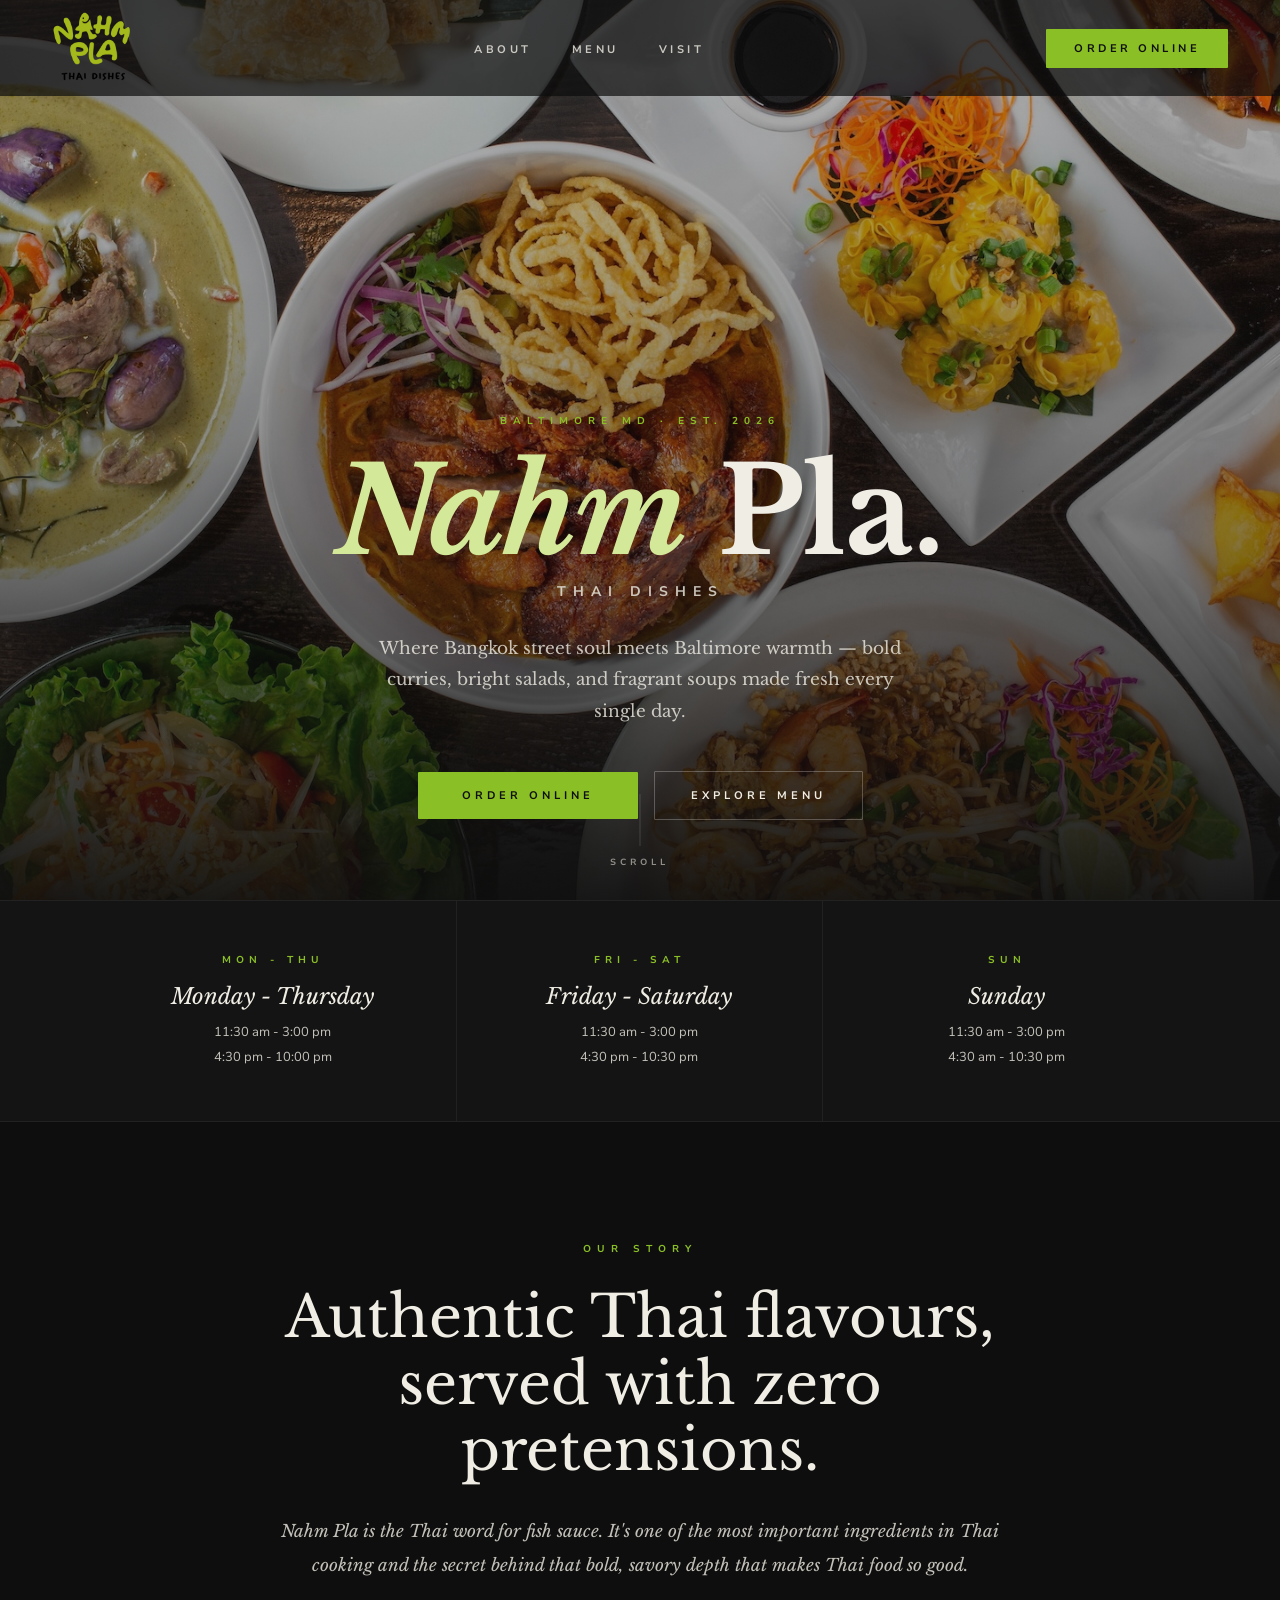
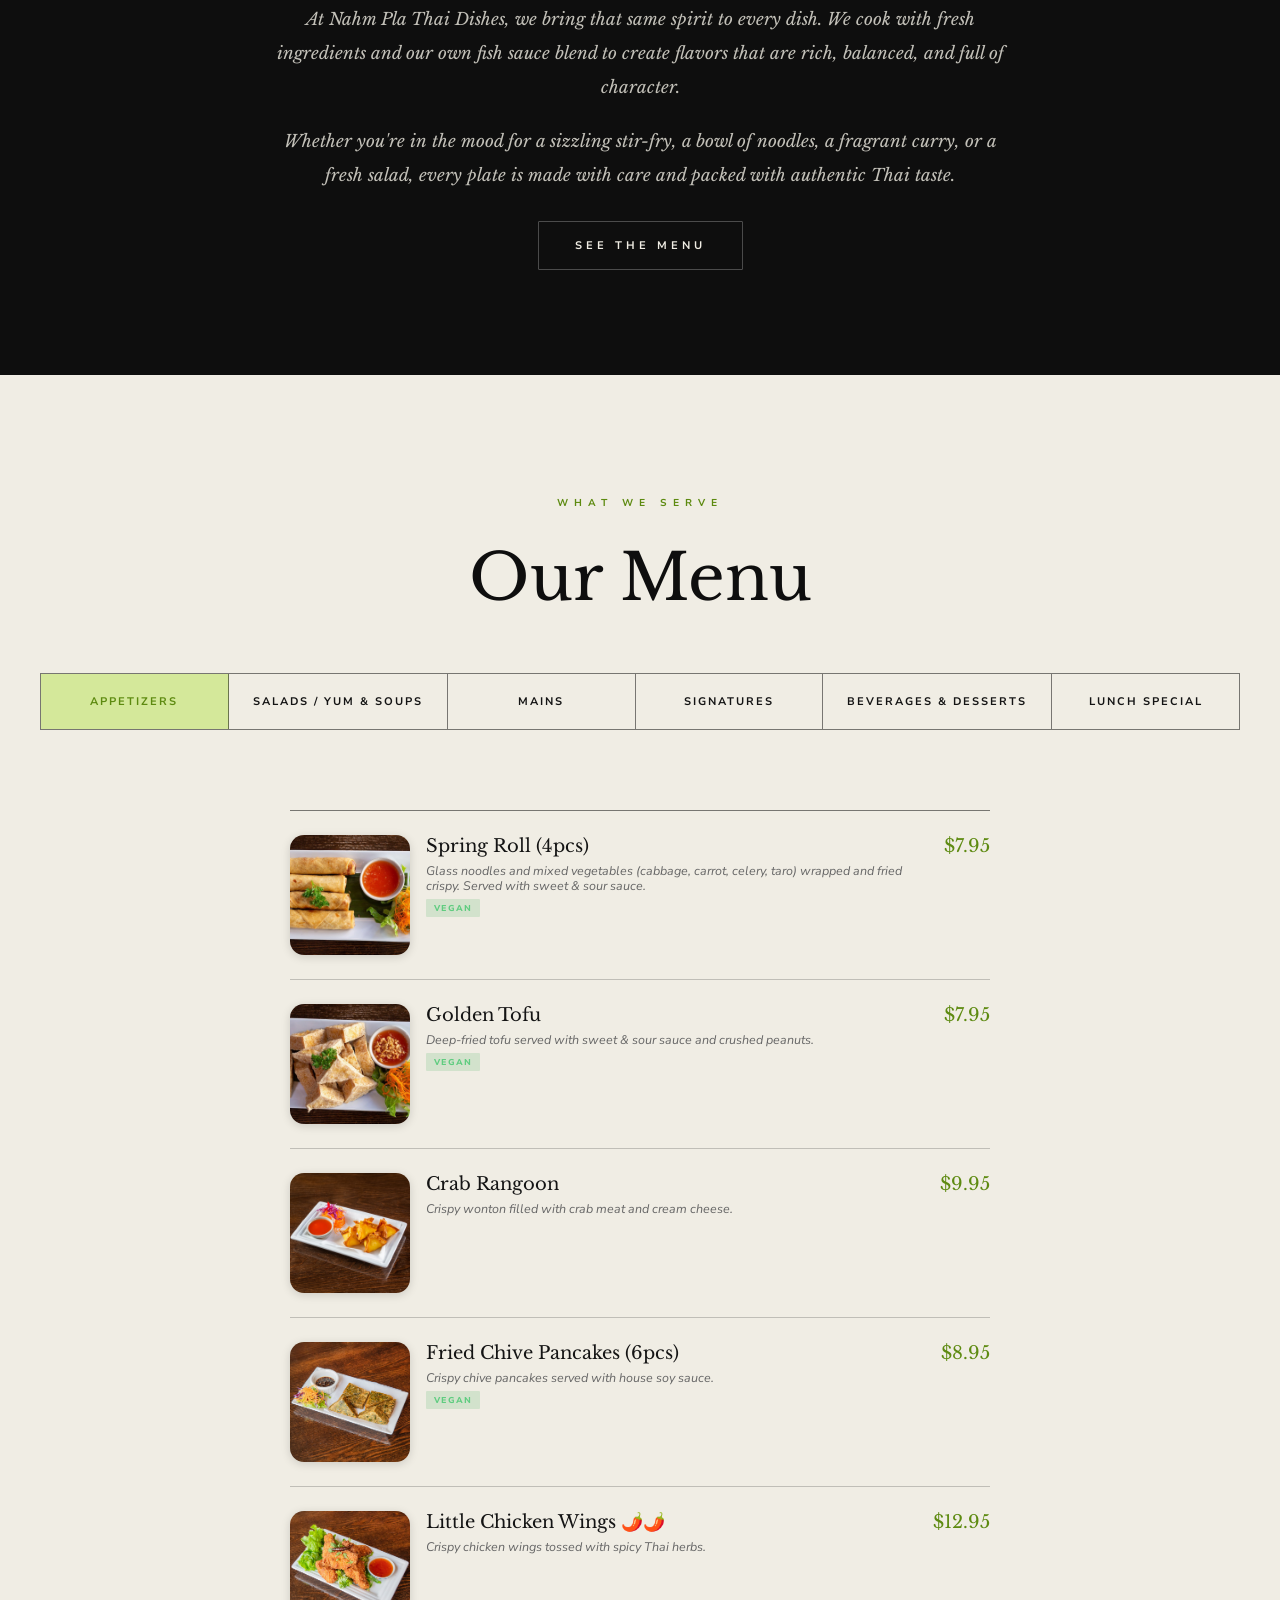
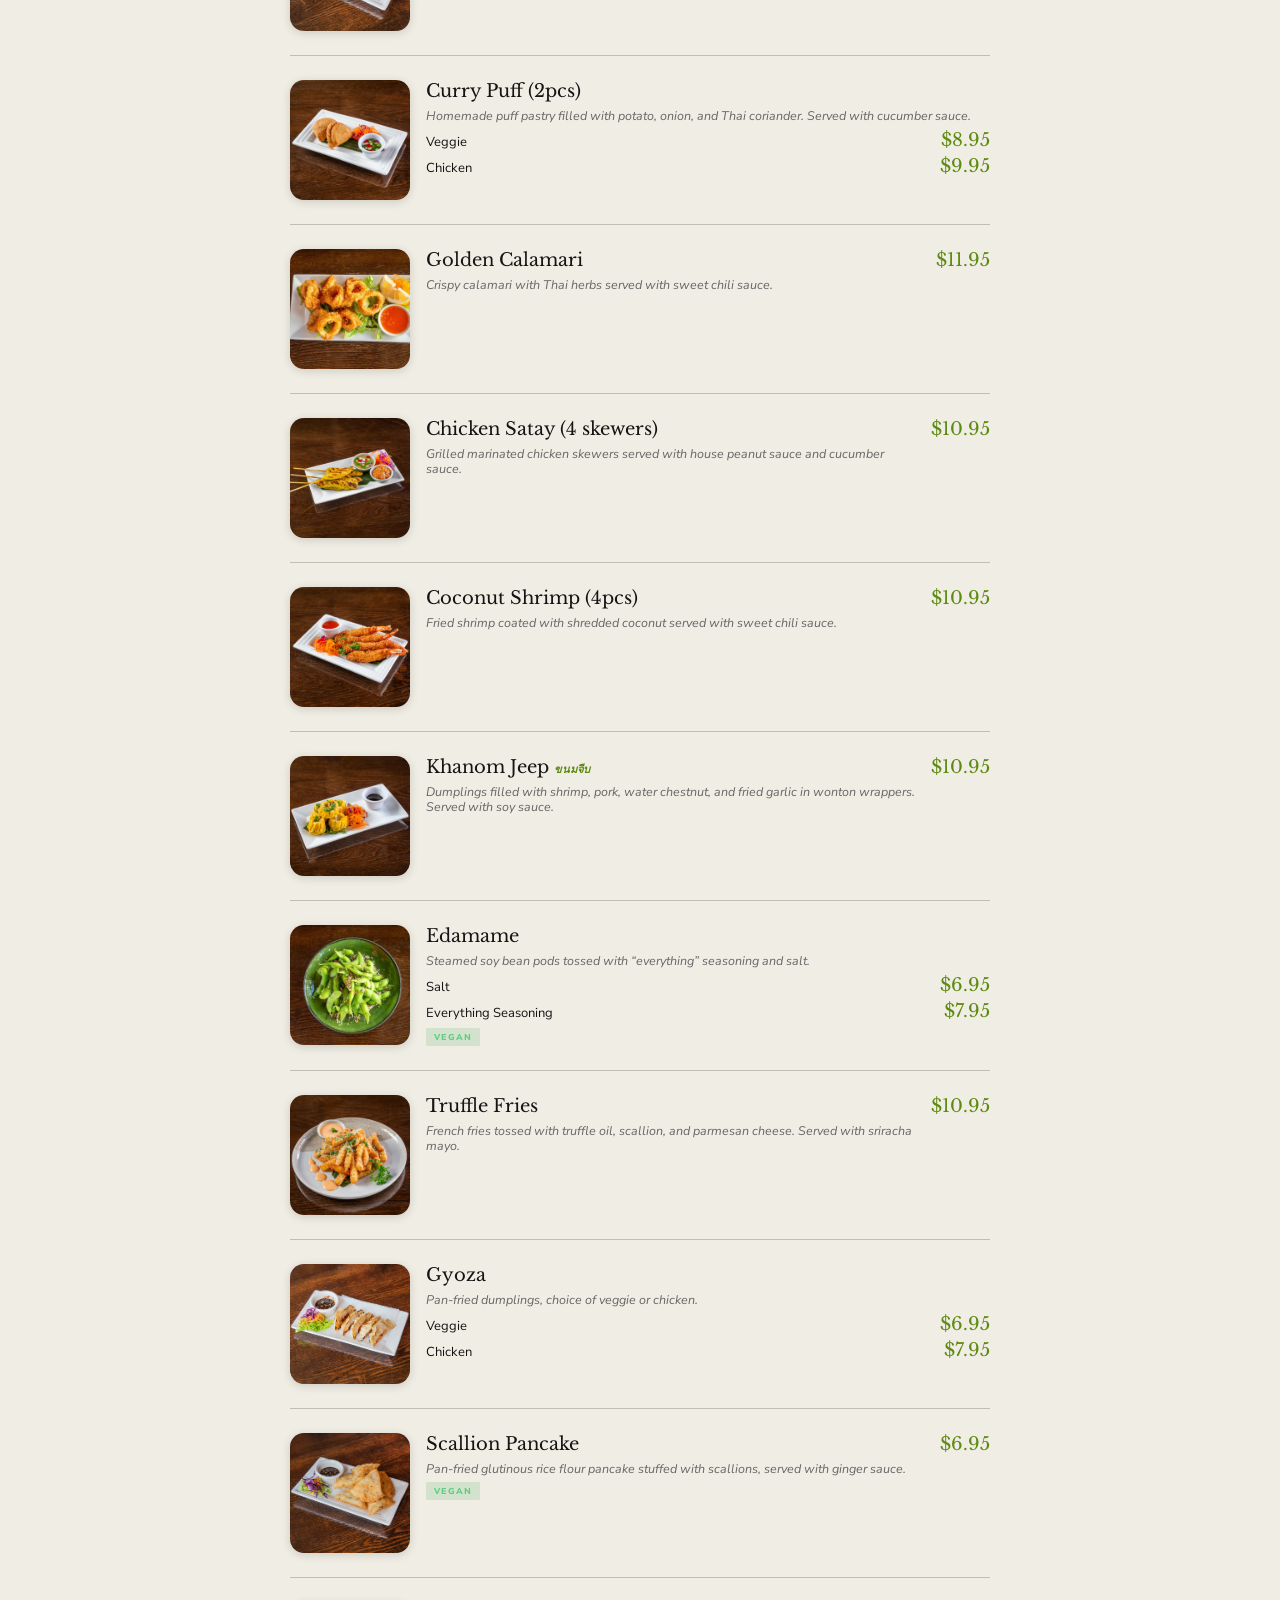
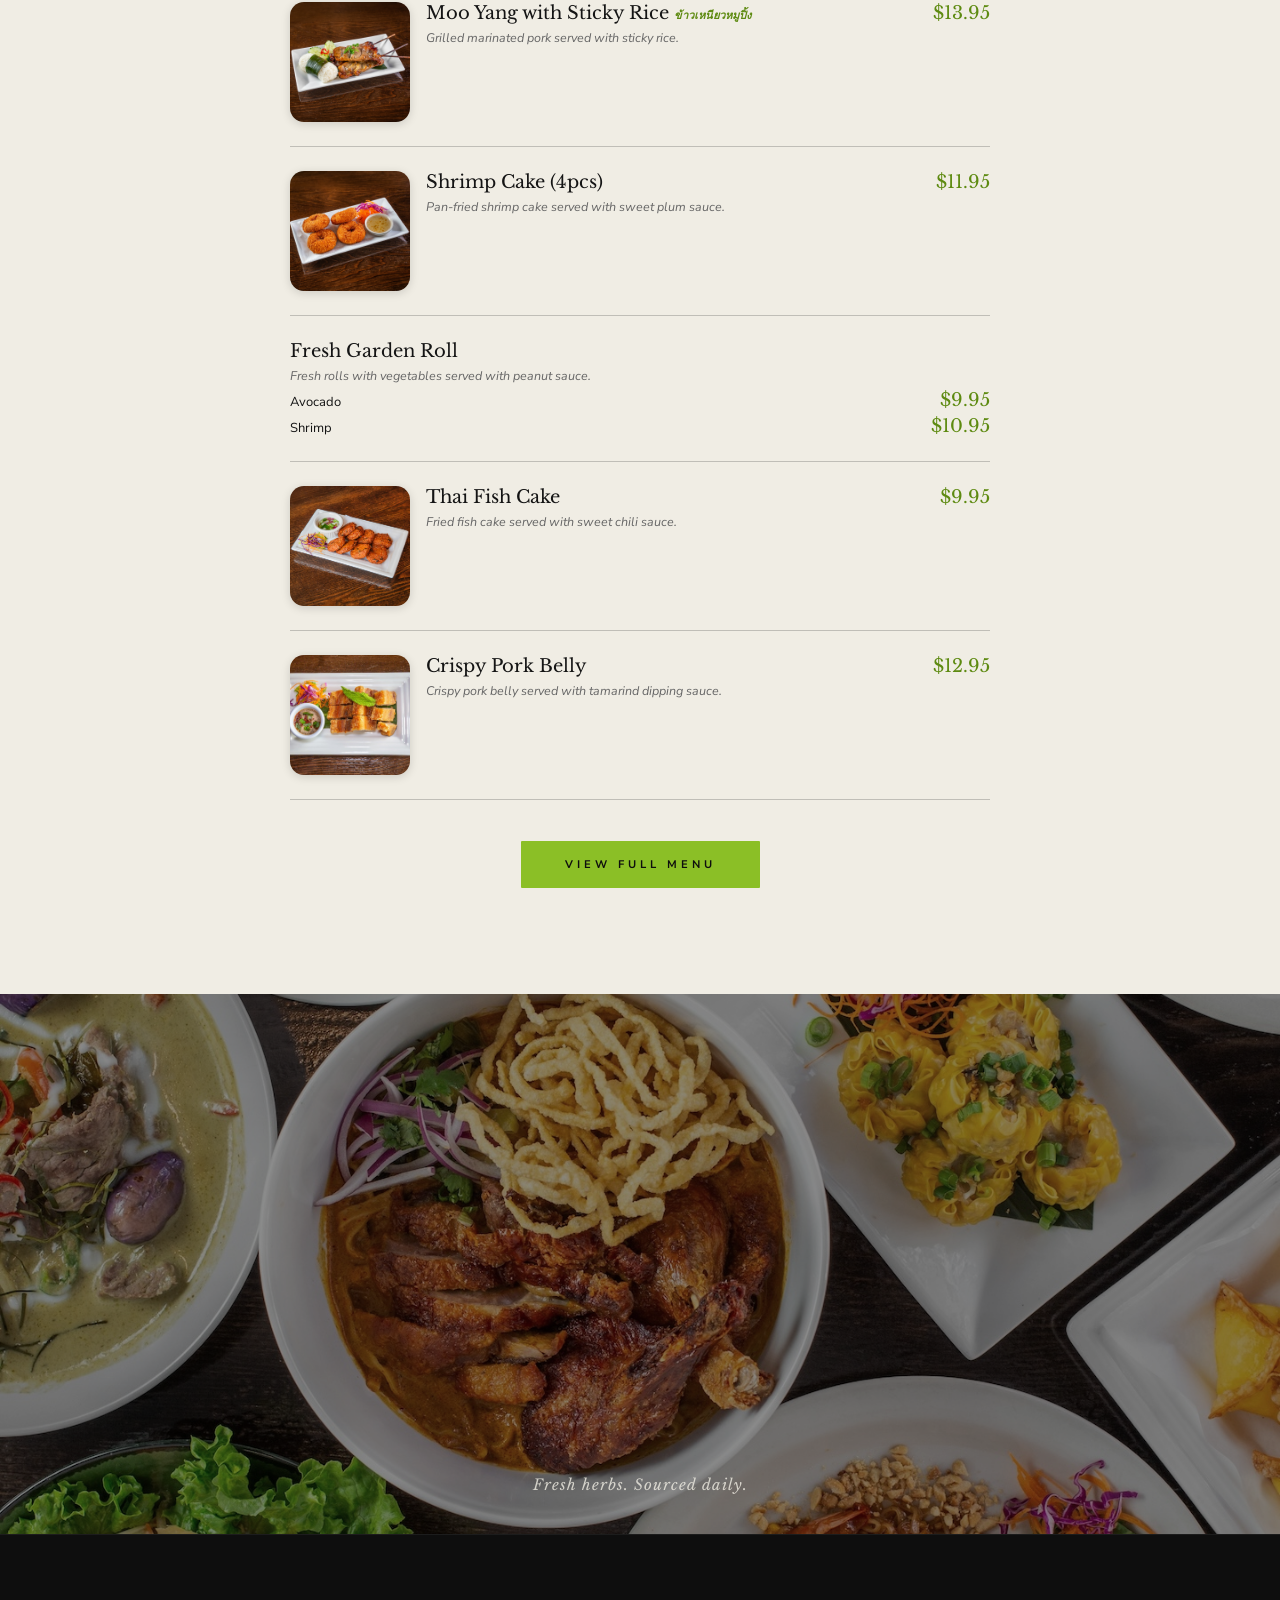
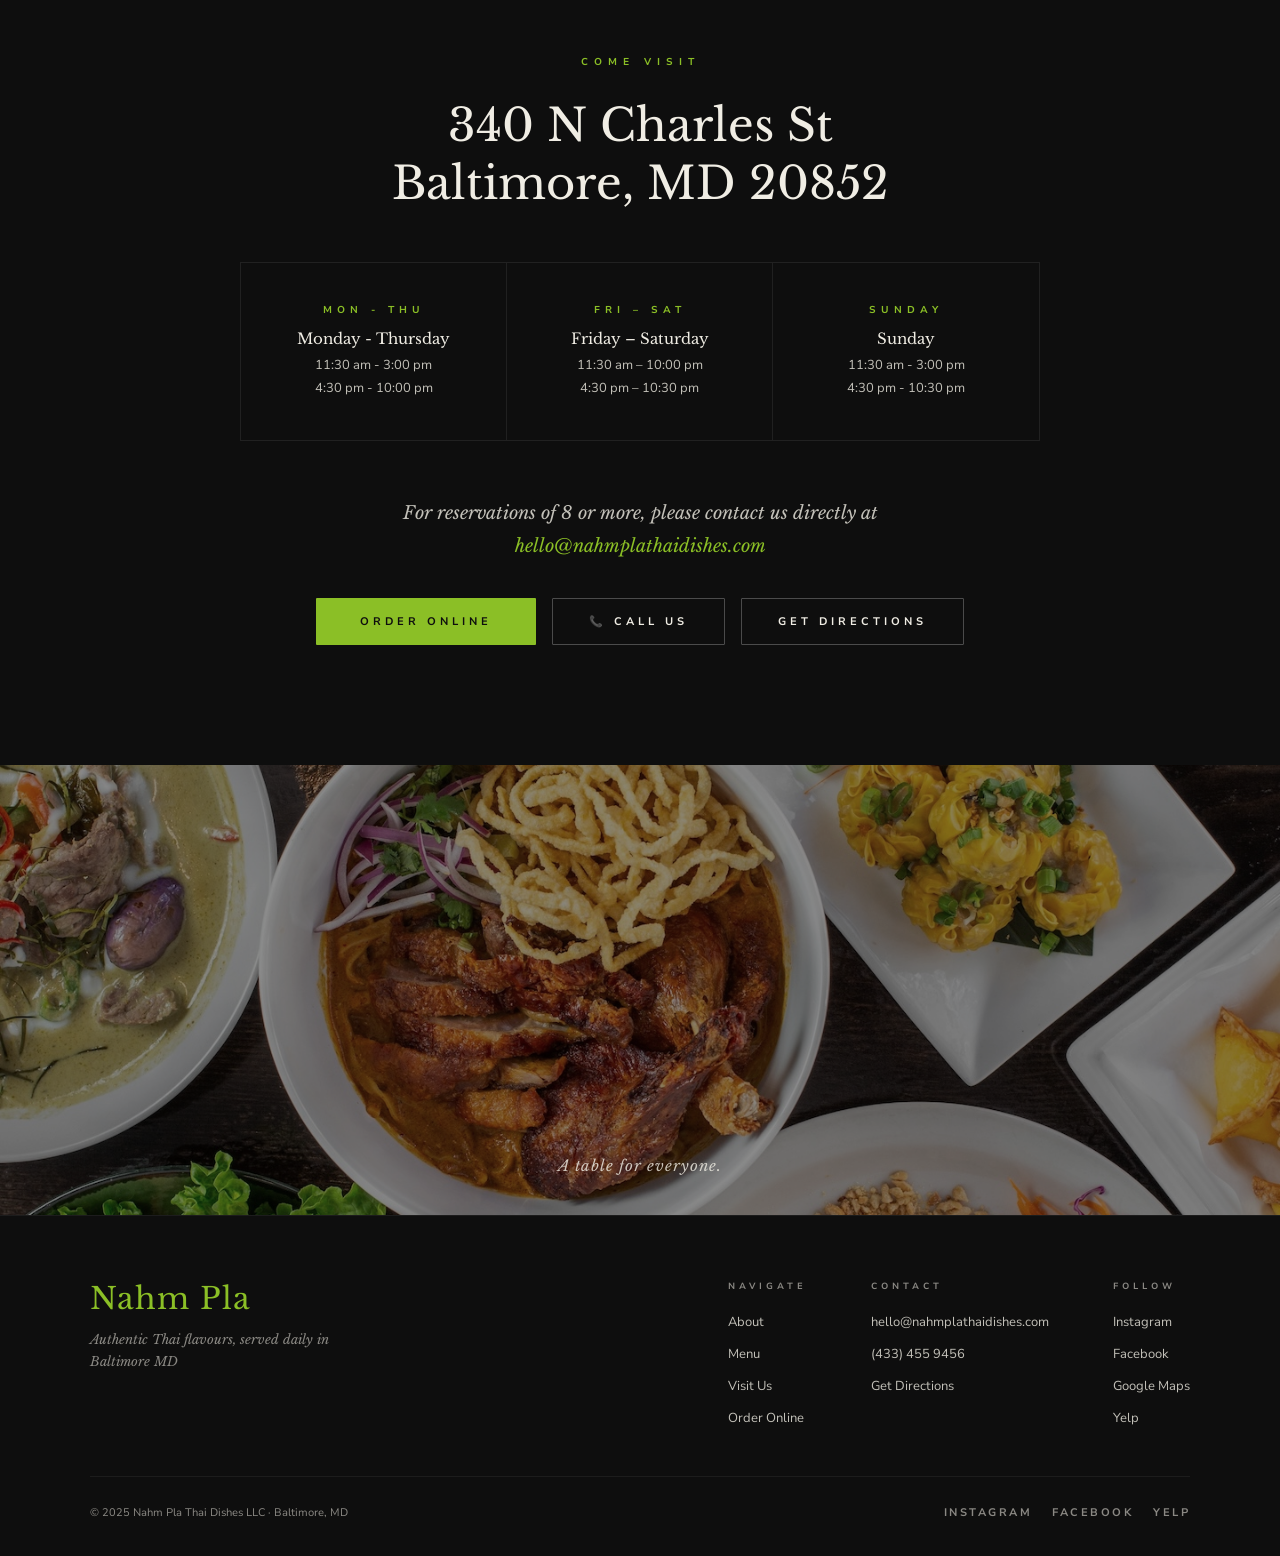
==== commit 42c8bba2: "added picture menu" ====
--- a/index.html
+++ b/index.html
@@ -79,7 +79,7 @@
 	}
 
 	.nav-logo img {
-		height: 100px;
+		height: 80px;
 		width: auto;
 	}
 
@@ -143,7 +143,7 @@
 		display: none;
 		position: fixed;
 		inset: 0;
-		z-index: 99;
+		z-index: 101;
 		background: var(--black);
 		flex-direction: column;
 		align-items: center;
@@ -182,7 +182,7 @@
 
 	.mob-close {
 		position: absolute;
-		top: 28px;
+		top: 44px;
 		right: 32px;
 		font-size: 28px;
 		color: var(--dim);
@@ -190,6 +190,7 @@
 		background: none;
 		border: none;
 		transition: color .2s;
+		z-index: 102;
 	}
 
 	.mob-close:hover {
@@ -1174,6 +1175,11 @@
 			grid-template-columns: 1fr;
 		}
 
+		nav {
+			padding: 15px 24px;
+			height: 60px;
+		}
+
 		.photo-strip-img {
 			height: 260px;
 		}
@@ -1184,6 +1190,10 @@
 
 		.nl-form button {
 			padding: 14px;
+		}
+
+		.nav-logo img {
+			height: 35px;
 		}
 	}
 
@@ -1414,7 +1424,7 @@
 			<div class="ib-cell reveal rd2">
 				<div class="ib-label">Fri - Sat</div>
 				<div class="ib-title">Friday - Saturday</div>
-				<div class="ib-text">10:30 am - 3:00 pm<br>4:30 pm - 12:00 am</div>
+				<div class="ib-text">11:30 am - 3:00 pm<br>4:30 pm - 10:30 pm</div>
 			</div>
 			<div class="ib-cell reveal rd3">
 				<div class="ib-label">Sun</div>
@@ -1481,6 +1491,8 @@
 		<!-- ── APPETIZERS ── -->
 		<div class="dish-list" id="tab-appetizers">
 			<div class="dish-row">
+				<div class="dr-photo" onclick="openLightbox(this)"><img src="Menu Photos/SpringRoll.jpeg"
+						alt="Spring Roll" loading="lazy"></div>
 				<div class="dr-left">
 					<div class="dr-name">Spring Roll (4pcs)</div>
 					<div class="dr-desc">Glass noodles and mixed vegetables (cabbage, carrot, celery, taro) wrapped and
@@ -1492,6 +1504,8 @@
 				</div>
 			</div>
 			<div class="dish-row">
+				<div class="dr-photo" onclick="openLightbox(this)"><img src="Menu Photos/GoldenTofu.jpeg"
+						alt="Golden Tofu" loading="lazy"></div>
 				<div class="dr-left">
 					<div class="dr-name">Golden Tofu</div>
 					<div class="dr-desc">Deep-fried tofu served with sweet &amp; sour sauce and crushed peanuts.</div>
@@ -1514,6 +1528,9 @@
 				</div>
 			</div>
 			<div class="dish-row">
+				<div class="dr-photo" onclick="openLightbox(this)"><img
+						src="Menu Photos/NahmPlaThaiDishes_FriedChivePankcakes.jpg" alt="Fried Chive Pancakes"
+						loading="lazy"></div>
 				<div class="dr-left">
 					<div class="dr-name">Fried Chive Pancakes (6pcs)</div>
 					<div class="dr-desc">Crispy chive pancakes served with house soy sauce.</div>
@@ -1524,6 +1541,9 @@
 				</div>
 			</div>
 			<div class="dish-row">
+				<div class="dr-photo" onclick="openLightbox(this)"><img
+						src="Menu Photos/NahmPlaThaiDishes_LittleChickenWings.jpg" alt="Little Chicken Wings"
+						loading="lazy"></div>
 				<div class="dr-left">
 					<div class="dr-name">Little Chicken Wings 🌶️🌶️</div>
 					<div class="dr-desc">Crispy chicken wings tossed with spicy Thai herbs.</div>
@@ -1547,6 +1567,8 @@
 				</div>
 			</div>
 			<div class="dish-row">
+				<div class="dr-photo" onclick="openLightbox(this)"><img src="Menu Photos/GoldenCalamari.jpeg"
+						alt="Golden Calamari" loading="lazy"></div>
 				<div class="dr-left">
 					<div class="dr-name">Golden Calamari</div>
 					<div class="dr-desc">Crispy calamari with Thai herbs served with sweet chili sauce.</div>
@@ -1594,6 +1616,8 @@
 				</div>
 			</div>
 			<div class="dish-row">
+				<div class="dr-photo" onclick="openLightbox(this)"><img src="Menu Photos/Edamame.jpeg" alt="Edamame"
+						loading="lazy"></div>
 				<div class="dr-left">
 					<div class="dr-name">Edamame</div>
 					<div class="dr-desc">Steamed soy bean pods tossed with &ldquo;everything&rdquo; seasoning and salt.
@@ -1619,6 +1643,9 @@
 				</div>
 			</div>
 			<div class="dish-row">
+				<div class="dr-photo" onclick="openLightbox(this)"><img src="Menu Photos/NahmPlaThaiDishes_Gyoza.jpg"
+						alt="Gyoza" loading="lazy">
+				</div>
 				<div class="dr-left">
 					<div class="dr-name">Gyoza</div>
 					<div class="dr-desc">Pan-fried dumplings, choice of veggie or chicken.</div>
@@ -1629,6 +1656,9 @@
 				</div>
 			</div>
 			<div class="dish-row">
+				<div class="dr-photo" onclick="openLightbox(this)"><img
+						src="Menu Photos/NahmPlaThaiDishes_ScallionPancakes.jpg" alt="Scallion Pancake" loading="lazy">
+				</div>
 				<div class="dr-left">
 					<div class="dr-name">Scallion Pancake</div>
 					<div class="dr-desc">Pan-fried glutinous rice flour pancake stuffed with scallions, served with
@@ -1675,6 +1705,8 @@
 				</div>
 			</div>
 			<div class="dish-row">
+				<div class="dr-photo" onclick="openLightbox(this)"><img
+						src="Menu Photos/NahmPlaThaiDishes_FishCakes.jpg" alt="Thai Fish Cake" loading="lazy"></div>
 				<div class="dr-left">
 					<div class="dr-name">Thai Fish Cake</div>
 					<div class="dr-desc">Fried fish cake served with sweet chili sauce.</div>
@@ -1684,6 +1716,8 @@
 				</div>
 			</div>
 			<div class="dish-row">
+				<div class="dr-photo" onclick="openLightbox(this)"><img src="Menu Photos/CrispyPorkBelly.jpeg"
+						alt="Crispy Pork Belly" loading="lazy"></div>
 				<div class="dr-left">
 					<div class="dr-name">Crispy Pork Belly</div>
 					<div class="dr-desc">Crispy pork belly served with tamarind dipping sauce.</div>
@@ -1700,6 +1734,8 @@
 				<div class="cat-divider-label">Soup</div>
 			</div>
 			<div class="dish-row">
+				<div class="dr-photo" onclick="openLightbox(this)"><img src="Menu Photos/TomYumSoup.jpeg" alt="Tom Yum"
+						loading="lazy"></div>
 				<div class="dr-left">
 					<div class="dr-name">Tom Yum 🌶️🌶️</div>
 					<div class="dr-desc">Spicy and sour soup with lemongrass, galangal, kaffir lime leaves, chili paste,
@@ -1726,6 +1762,8 @@
 				</div>
 			</div>
 			<div class="dish-row">
+				<div class="dr-photo" onclick="openLightbox(this)"><img src="Menu Photos/TofuSoup.jpeg" alt="Tofu Soup"
+						loading="lazy"></div>
 				<div class="dr-left">
 					<div class="dr-name">Tofu Soup</div>
 					<div class="dr-desc">Soft tofu soup with vegetables.</div>
@@ -1765,6 +1803,8 @@
 				</div>
 			</div>
 			<div class="dish-row">
+				<div class="dr-photo" onclick="openLightbox(this)"><img src="Menu Photos/SomTumPuPlaRa.jpeg"
+						alt="Som Tum Pu Pla Ra" loading="lazy"></div>
 				<div class="dr-left">
 					<div class="dr-name">Som Tum Pu Pla Ra 🌶️🌶️</div>
 					<div class="dr-desc">Green papaya salad with pickled crab, fermented fish sauce, long beans, Thai
@@ -1788,6 +1828,9 @@
 				</div>
 			</div>
 			<div class="dish-row">
+				<div class="dr-photo" onclick="openLightbox(this)">
+					<img src="Menu Photos/LaabKai.jpeg" alt="Laab Gai" loading="lazy">
+				</div>
 				<div class="dr-left">
 					<div class="dr-name">Laab Gai 🌶️🌶️</div>
 					<div class="dr-desc">Minced chicken salad with shallots, scallions, cilantro, chili flakes, toasted
@@ -1798,6 +1841,9 @@
 				</div>
 			</div>
 			<div class="dish-row">
+				<div class="dr-photo" onclick="openLightbox(this)">
+					<img src="Menu Photos/AvocadoSalad.jpeg" alt="Avocado Salad" loading="lazy">
+				</div>
 				<div class="dr-left">
 					<div class="dr-name">Avocado Salad</div>
 					<div class="dr-desc">Avocado with mixed greens, carrots, cucumber, tomatoes, and shallots, served
@@ -1841,6 +1887,9 @@
 				<div class="cat-divider-label">Curries</div>
 			</div>
 			<div class="dish-row">
+				<div class="dr-photo" onclick="openLightbox(this)">
+					<img src="Menu Photos/NahmPlaThaiDishes_PanangCurry.jpg" alt="Red Curry" loading="lazy">
+				</div>
 				<div class="dr-left">
 					<div class="dr-name">Panang Curry 🌶️🌶️</div>
 					<div class="dr-desc">Panang curry paste with coconut milk and peanut sauce, long beans, red bell
@@ -1848,6 +1897,8 @@
 				</div>
 			</div>
 			<div class="dish-row">
+				<div class="dr-photo" onclick="openLightbox(this)"><img src="Menu Photos/RedCurry.jpeg" alt="Red Curry"
+						loading="lazy"></div>
 				<div class="dr-left">
 					<div class="dr-name">Red Curry 🌶️🌶️</div>
 					<div class="dr-desc">Red curry with coconut milk, bamboo shoots, eggplant, red bell pepper,
@@ -1866,6 +1917,8 @@
 				</div>
 			</div>
 			<div class="dish-row">
+				<div class="dr-photo" onclick="openLightbox(this)"><img src="Menu Photos/YellowCurry.jpeg"
+						alt="Yellow Curry" loading="lazy"></div>
 				<div class="dr-left">
 					<div class="dr-name">Yellow Curry 🌶️🌶️</div>
 					<div class="dr-desc">Yellow curry with coconut milk, turmeric, curry powder, potatoes, carrots, and
@@ -1873,6 +1926,8 @@
 				</div>
 			</div>
 			<div class="dish-row">
+				<div class="dr-photo" onclick="openLightbox(this)"><img src="Menu Photos/MassamunCurry.jpeg"
+						alt="Massaman Curry" loading="lazy"></div>
 				<div class="dr-left">
 					<div class="dr-name">Massaman Curry 🌶️🌶️</div>
 					<div class="dr-desc">Massaman curry with coconut milk, sweet potatoes, onions, peanuts, and topped
@@ -1892,6 +1947,8 @@
 				</div>
 			</div>
 			<div class="dish-row">
+				<div class="dr-photo" onclick="openLightbox(this)"><img src="Menu Photos/PadKeeMoa.jpeg"
+						alt="Pad Kee Mao" loading="lazy"></div>
 				<div class="dr-left">
 					<div class="dr-name">Pad Kee Mao (Drunken Noodles) 🌶️🌶️</div>
 					<div class="dr-desc">Wide rice noodles with chili, garlic, onions, bell peppers, jalapeños,
@@ -1899,6 +1956,9 @@
 				</div>
 			</div>
 			<div class="dish-row">
+				<div class="dr-photo" onclick="openLightbox(this)">
+					<img src="Menu Photos/NahmPlaThaiDishes_PadSeeEw.jpg" alt="Pad See Ew" loading="lazy">
+				</div>
 				<div class="dr-left">
 					<div class="dr-name">Pad See Ew</div>
 					<div class="dr-desc">Wide rice noodles with egg, garlic, and Chinese broccoli in sweet soy sauce.
@@ -1906,6 +1966,9 @@
 				</div>
 			</div>
 			<div class="dish-row">
+				<div class="dr-photo" onclick="openLightbox(this)">
+					<img src="Menu Photos/NahmPlaThaiDishes_KuaGai.jpg" alt="Kua Gai" loading="lazy">
+				</div>
 				<div class="dr-left">
 					<div class="dr-name">Kua Gai</div>
 					<div class="dr-desc">Pan-fried wide rice noodles with chicken, egg, squid, pickled cabbage, and
@@ -1913,6 +1976,10 @@
 				</div>
 			</div>
 			<div class="dish-row">
+				<div class="dr-photo" onclick="openLightbox(this)">
+					<img src="Menu Photos/NahmPlaThaiDishes_ShreddedChickenNoodle.jpg" alt="Shredded Chicken Noodle"
+						loading="lazy">
+				</div>
 				<div class="dr-left">
 					<div class="dr-name">Shredded Chicken Noodle</div>
 					<div class="dr-desc">Vermicelli rice noodles with shredded chicken, bean sprouts, and garlic soy
@@ -1923,6 +1990,8 @@
 				</div>
 			</div>
 			<div class="dish-row">
+				<div class="dr-photo" onclick="openLightbox(this)"><img src="Menu Photos/BeefNoodleSoup.jpeg"
+						alt="Beef Noodle Soup" loading="lazy"></div>
 				<div class="dr-left">
 					<div class="dr-name">Beef Noodle Soup</div>
 					<div class="dr-desc">Rice noodles with beef, meatballs, bean sprouts, and herbs in rich broth.</div>
@@ -1944,6 +2013,8 @@
 				</div>
 			</div>
 			<div class="dish-row">
+				<div class="dr-photo" onclick="openLightbox(this)"><img src="Menu Photos/TomYumNoodleSoup.jpeg"
+						alt="Tom Yum Noodle Soup" loading="lazy"></div>
 				<div class="dr-left">
 					<div class="dr-name">Chicken Tom Yum Noodle Soup 🌶️🌶️🌶️</div>
 					<div class="dr-desc">Rice noodles in Tom Yum broth with minced chicken, fish balls, bok choy, bean
@@ -1981,6 +2052,8 @@
 				</div>
 			</div>
 			<div class="dish-row">
+				<div class="dr-photo" onclick="openLightbox(this)"><img src="Menu Photos/PadPrikKhing.jpeg"
+						alt="Prik Khing" loading="lazy"></div>
 				<div class="dr-left">
 					<div class="dr-name">Prik Khing 🌶️🌶️</div>
 					<div class="dr-desc">Red curry paste stir-fried with long beans, bell peppers, and kaffir lime
@@ -2019,18 +2092,28 @@
 				<div class="cat-divider-label">Fried Rice</div>
 			</div>
 			<div class="dish-row">
+				<div class="dr-photo" onclick="openLightbox(this)">
+					<img src="Menu Photos/ThaiFriedRice.jpeg" alt="Thai Fried Rice" loading="lazy">
+				</div>
 				<div class="dr-left">
 					<div class="dr-name">Thai Fried Rice</div>
 					<div class="dr-desc">Egg, carrots, Chinese broccoli, onions, tomatoes, and scallions.</div>
 				</div>
 			</div>
 			<div class="dish-row">
+				<div class="dr-photo" onclick="openLightbox(this)">
+					<img src="Menu Photos/BasilFriedRice.jpeg" alt="Basil Fried Rice" loading="lazy">
+				</div>
 				<div class="dr-left">
 					<div class="dr-name">Basil Fried Rice 🌶️🌶️</div>
 					<div class="dr-desc">Egg, onions, bell peppers, and Thai basil.</div>
 				</div>
 			</div>
 			<div class="dish-row">
+				<div class="dr-photo" onclick="openLightbox(this)">
+					<img src="Menu Photos/NahmPlaThaiDishes_PineappleFriedRice.jpg" alt="Pineapple Fried Rice"
+						loading="lazy">
+				</div>
 				<div class="dr-left">
 					<div class="dr-name">Pineapple Fried Rice</div>
 					<div class="dr-desc">Chicken and shrimp with pineapple, egg, cashew nuts, raisins, curry powder, and
@@ -2057,6 +2140,8 @@
 		<!-- ── SIGNATURES ── -->
 		<div class="dish-list" id="tab-signatures" style="display:none">
 			<div class="dish-row">
+				<div class="dr-photo" onclick="openLightbox(this)"><img src="Menu Photos/FriedFish.jpg"
+						alt="Fried Fish with Fish Sauce" loading="lazy"></div>
 				<div class="dr-left">
 					<div class="dr-name">Fried Fish with Fish Sauce</div>
 					<div class="dr-desc">Crispy fish with fish sauce, served with mango salad.</div>
@@ -2066,6 +2151,8 @@
 				</div>
 			</div>
 			<div class="dish-row">
+				<div class="dr-photo" onclick="openLightbox(this)"><img src="Menu Photos/TamerindShrimp.png"
+						alt="Tamarind Shrimp" loading="lazy"></div>
 				<div class="dr-left">
 					<div class="dr-name">Tamarind Shrimp / Duck</div>
 					<div class="dr-desc">Fried shrimp or duck with tamarind sauce, garlic, fried shallots, and crispy
@@ -2087,6 +2174,9 @@
 				</div>
 			</div>
 			<div class="dish-row">
+				<div class="dr-photo" onclick="openLightbox(this)"><img
+						src="Menu Photos/NahmPlaThaiDishes_CrispyDuckRedCurry.jpg" alt="Crispy Duck Red Curry"
+						loading="lazy"></div>
 				<div class="dr-left">
 					<div class="dr-name">Crispy Duck Red Curry 🌶️🌶️</div>
 					<div class="dr-desc">Red curry with crispy duck, pineapple, lychee, tomatoes, bell peppers, and Thai
@@ -2130,6 +2220,8 @@
 				</div>
 			</div>
 			<div class="dish-row">
+				<div class="dr-photo" onclick="openLightbox(this)"><img src="Menu Photos/CryingTiger.jpg"
+						alt="Crying Tiger Steak" loading="lazy"></div>
 				<div class="dr-left">
 					<div class="dr-name">Crying Tiger Steak <span class="dr-name-thai">เสือร้องไห้</span></div>
 					<div class="dr-desc">Grilled ribeye (10oz) with sticky rice and tamarind dipping sauce.</div>
@@ -2139,6 +2231,9 @@
 				</div>
 			</div>
 			<div class="dish-row">
+				<div class="dr-photo" onclick="openLightbox(this)"><img
+						src="Menu Photos/NahmPlaThaiDishes_SeafoodCurryStirFry.jpg" alt="Seafood Curry Stir-Fry"
+						loading="lazy"></div>
 				<div class="dr-left">
 					<div class="dr-name">Seafood Curry Stir-Fry</div>
 					<div class="dr-desc">Stir-fried shrimp and squid with egg, onion, and green onion.</div>
@@ -2181,6 +2276,8 @@
 				<div class="cat-divider-label">Beverages</div>
 			</div>
 			<div class="dish-row">
+				<div class="dr-photo" onclick="openLightbox(this)"><img src="Menu Photos/ThaiIceTea.jpeg"
+						alt="Thai Iced Tea" loading="lazy"></div>
 				<div class="dr-left">
 					<div class="dr-name">Thai Iced Tea / with Boba</div>
 				</div>
@@ -2189,6 +2286,8 @@
 				</div>
 			</div>
 			<div class="dish-row">
+				<div class="dr-photo" onclick="openLightbox(this)"><img src="Menu Photos/ThaiIceCoffee.jpeg"
+						alt="Thai Iced Coffee" loading="lazy"></div>
 				<div class="dr-left">
 					<div class="dr-name">Thai Iced Coffee / with Boba</div>
 				</div>
@@ -2197,6 +2296,8 @@
 				</div>
 			</div>
 			<div class="dish-row">
+				<div class="dr-photo" onclick="openLightbox(this)"><img src="Menu Photos/ThaiIceGreenTea.jpeg"
+						alt="Thai Iced Green Tea" loading="lazy"></div>
 				<div class="dr-left">
 					<div class="dr-name">Thai Iced Milk Green Tea / with Boba</div>
 				</div>
@@ -2213,6 +2314,8 @@
 				</div>
 			</div>
 			<div class="dish-row">
+				<div class="dr-photo" onclick="openLightbox(this)"><img
+						src="Menu Photos/NahmPlaThaiDishes_PeachIceTea.jpg" alt="Peach Iced Tea" loading="lazy"></div>
 				<div class="dr-left">
 					<div class="dr-name">Mango Iced Tea</div>
 				</div>
@@ -2221,6 +2324,8 @@
 				</div>
 			</div>
 			<div class="dish-row">
+				<div class="dr-photo" onclick="openLightbox(this)"><img
+						src="Menu Photos/NahmPlaThaiDishes_PeachIceTea.jpg" alt="Peach Iced Tea" loading="lazy"></div>
 				<div class="dr-left">
 					<div class="dr-name">Peach Iced Tea</div>
 				</div>
@@ -2246,6 +2351,8 @@
 				</div>
 			</div>
 			<div class="dish-row">
+				<div class="dr-photo" onclick="openLightbox(this)"><img src="Menu Photos/Soda.jpeg" alt="Soda"
+						loading="lazy"></div>
 				<div class="dr-left">
 					<div class="dr-name">Coke, Diet Coke, Sprite, Ginger Ale</div>
 				</div>
@@ -2254,6 +2361,8 @@
 				</div>
 			</div>
 			<div class="dish-row">
+				<div class="dr-photo" onclick="openLightbox(this)"><img src="Menu Photos/FlavorSparking.jpeg"
+						alt="San Pellegrino Sparkling Flavors" loading="lazy"></div>
 				<div class="dr-left">
 					<div class="dr-name">San Pallegrino Sparkling Flavors</div>
 					<div class="dr-desc">Blood Orange, Lime, Peach, Lemonade, Orange</div>
@@ -2263,6 +2372,8 @@
 				</div>
 			</div>
 			<div class="dish-row">
+				<div class="dr-photo" onclick="openLightbox(this)"><img src="Menu Photos/Water.jpeg" alt="Water"
+						loading="lazy"></div>
 				<div class="dr-left">
 					<div class="dr-name">San Pallegrino Sparkling Water</div>
 				</div>
@@ -2341,6 +2452,9 @@
 				<div class="cat-divider-label">Sides</div>
 			</div>
 			<div class="dish-row">
+				<div class="dr-photo" onclick="openLightbox(this)"><img
+						src="Menu Photos/NahmPlaThaiDishes_SteamedRice.jpg" alt="Steamed Jasmine Rice" loading="lazy">
+				</div>
 				<div class="dr-left">
 					<div class="dr-name">Steamed Jasmine Rice</div>
 				</div>
@@ -2373,6 +2487,9 @@
 				</div>
 			</div>
 			<div class="dish-row">
+				<div class="dr-photo" onclick="openLightbox(this)"><img
+						src="Menu Photos/NahmPlaThaiDishes_SteamedMixedVegetables.jpg" alt="Steamed Mixed Vegetables"
+						loading="lazy"></div>
 				<div class="dr-left">
 					<div class="dr-name">Steamed Mixed Vegetables</div>
 				</div>
@@ -2405,6 +2522,8 @@
 				</div>
 			</div>
 			<div class="dish-row">
+				<div class="dr-photo" onclick="openLightbox(this)"><img src="Menu Photos/NahmPlaThaiDishes_Roti.jpg"
+						alt="Roti" loading="lazy"></div>
 				<div class="dr-left">
 					<div class="dr-name">Roti</div>
 					<div class="dr-desc">Pan-fried flatbread.</div>
@@ -2447,6 +2566,8 @@
 				<div class="cat-divider-label">Choice of Side (choose one)</div>
 			</div>
 			<div class="dish-row">
+				<div class="dr-photo" onclick="openLightbox(this)"><img src="Menu Photos/TomYumSoup.jpeg" alt="Tom Yum"
+						loading="lazy"></div>
 				<div class="dr-left">
 					<div class="dr-name">Tom Yum 🌶️🌶️</div>
 					<div class="dr-desc">Chicken, Veggie, or Tofu</div>
@@ -2461,11 +2582,15 @@
 				</div>
 			</div>
 			<div class="dish-row">
+				<div class="dr-photo" onclick="openLightbox(this)"><img src="Menu Photos/TofuSoup.jpeg" alt="Tofu Soup"
+						loading="lazy"></div>
 				<div class="dr-left">
 					<div class="dr-name">Tofu Soup</div>
 				</div>
 			</div>
 			<div class="dish-row">
+				<div class="dr-photo" onclick="openLightbox(this)"><img src="Menu Photos/SpringRoll.jpeg"
+						alt="Spring Roll" loading="lazy"></div>
 				<div class="dr-left">
 					<div class="dr-name">Spring Rolls (2pc)</div>
 				</div>
@@ -2481,21 +2606,29 @@
 				</div>
 			</div>
 			<div class="dish-row">
+				<div class="dr-photo" onclick="openLightbox(this)"><img src="Menu Photos/NahmPlaThaiDishes_PadSeeEw.jpg"
+						alt="Pad See Ew" loading="lazy"></div>
 				<div class="dr-left">
 					<div class="dr-name">Pad See Ew</div>
 				</div>
 			</div>
 			<div class="dish-row">
+				<div class="dr-photo" onclick="openLightbox(this)"><img src="Menu Photos/PadKeeMoa.jpeg"
+						alt="Pad Kee Mao" loading="lazy"></div>
 				<div class="dr-left">
 					<div class="dr-name">Pad Kee Mao 🌶️🌶️</div>
 				</div>
 			</div>
 			<div class="dish-row">
+				<div class="dr-photo" onclick="openLightbox(this)"><img src="Menu Photos/ThaiFriedRice.jpeg"
+						alt="Thai Fried Rice" loading="lazy"></div>
 				<div class="dr-left">
 					<div class="dr-name">Thai Fried Rice</div>
 				</div>
 			</div>
 			<div class="dish-row">
+				<div class="dr-photo" onclick="openLightbox(this)"><img src="Menu Photos/BasilFriedRice.jpeg"
+						alt="Basil Fried Rice" loading="lazy"></div>
 				<div class="dr-left">
 					<div class="dr-name">Basil Fried Rice 🌶️🌶️</div>
 				</div>
@@ -2527,11 +2660,15 @@
 				</div>
 			</div>
 			<div class="dish-row">
+				<div class="dr-photo" onclick="openLightbox(this)"><img src="Menu Photos/YellowCurry.jpeg"
+						alt="Yellow Curry" loading="lazy"></div>
 				<div class="dr-left">
 					<div class="dr-name">Yellow Curry 🌶️🌶️</div>
 				</div>
 			</div>
 			<div class="dish-row">
+				<div class="dr-photo" onclick="openLightbox(this)"><img src="Menu Photos/RedCurry.jpeg" alt="Red Curry"
+						loading="lazy"></div>
 				<div class="dr-left">
 					<div class="dr-name">Red Curry 🌶️🌶️</div>
 				</div>
@@ -2550,6 +2687,8 @@
 				</div>
 			</div>
 			<div class="dish-row">
+				<div class="dr-photo" onclick="openLightbox(this)"><img src="Menu Photos/PadPrikKhing.jpeg"
+						alt="Prik Khing" loading="lazy"></div>
 				<div class="dr-left">
 					<div class="dr-name">Prik Khing 🌶️🌶️</div>
 				</div>
@@ -2571,11 +2710,16 @@
 				</div>
 			</div>
 			<div class="dish-row">
+				<div class="dr-photo" onclick="openLightbox(this)"><img src="Menu Photos/NahmPlaThaiDishes_KuaGai.jpg"
+						alt="Kua Gai" loading="lazy"></div>
 				<div class="dr-left">
 					<div class="dr-name">Kua Gai</div>
 				</div>
 			</div>
 			<div class="dish-row">
+				<div class="dr-photo" onclick="openLightbox(this)">
+					<img src="Menu Photos/NahmPlaThaiDishes_PanangCurry.jpg" alt="Red Curry" loading="lazy">
+				</div>
 				<div class="dr-left">
 					<div class="dr-name">Panang Curry 🌶️🌶️</div>
 				</div>
@@ -2608,8 +2752,8 @@
 			<div class="hg-cell">
 				<span class="hg-label">Fri – Sat</span>
 				<div class="hg-day">Friday – Saturday</div>
-				<div class="hg-time">10:30 am – 10:00 pm</div>
-				<div class="hg-time">4:30 pm – 12:00 am</div>
+				<div class="hg-time">11:30 am – 10:00 pm</div>
+				<div class="hg-time">4:30 pm – 10:30 pm</div>
 			</div>
 			<div class="hg-cell">
 				<span class="hg-label">Sunday</span>
@@ -2706,6 +2850,38 @@
 	</div>
 
 	<script>
+		// Mobile Menu
+		const burgerBtn = document.getElementById('burgerBtn');
+		const mob = document.getElementById('mob');
+		const mobClose = document.getElementById('mobClose');
+		const mobLinks = document.querySelectorAll('.mob-link');
+
+		if (burgerBtn && mob && mobClose) {
+			burgerBtn.addEventListener('click', () => {
+				mob.classList.add('open');
+				document.body.style.overflow = 'hidden';
+			});
+
+			mobClose.addEventListener('click', () => {
+				mob.classList.remove('open');
+				document.body.style.overflow = '';
+			});
+
+			mob.addEventListener('click', (e) => {
+				if (e.target === mob) {
+					mob.classList.remove('open');
+					document.body.style.overflow = '';
+				}
+			});
+
+			mobLinks.forEach(link => {
+				link.addEventListener('click', () => {
+					mob.classList.remove('open');
+					document.body.style.overflow = '';
+				});
+			});
+		}
+
 		// Menu tab switcher
 		document.querySelectorAll(".menu-link").forEach(link => {
 			link.addEventListener("click", e => {
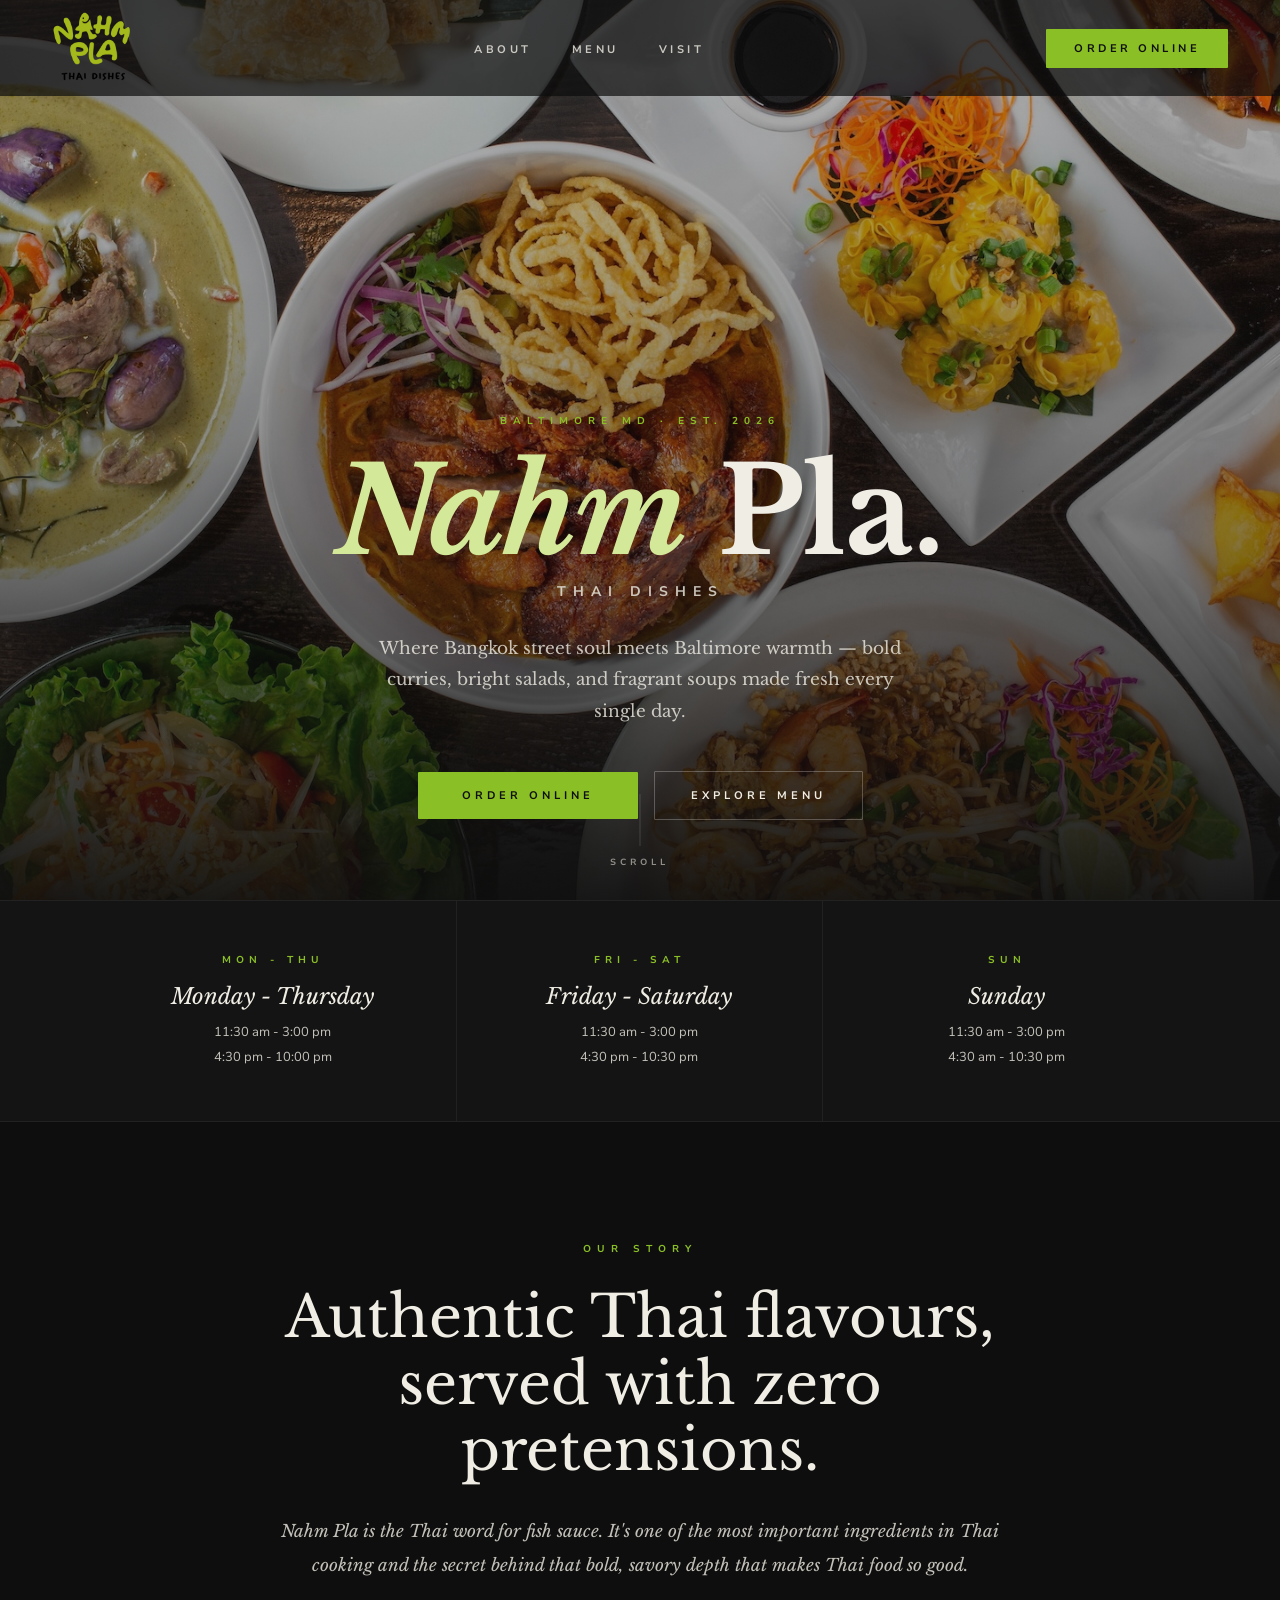
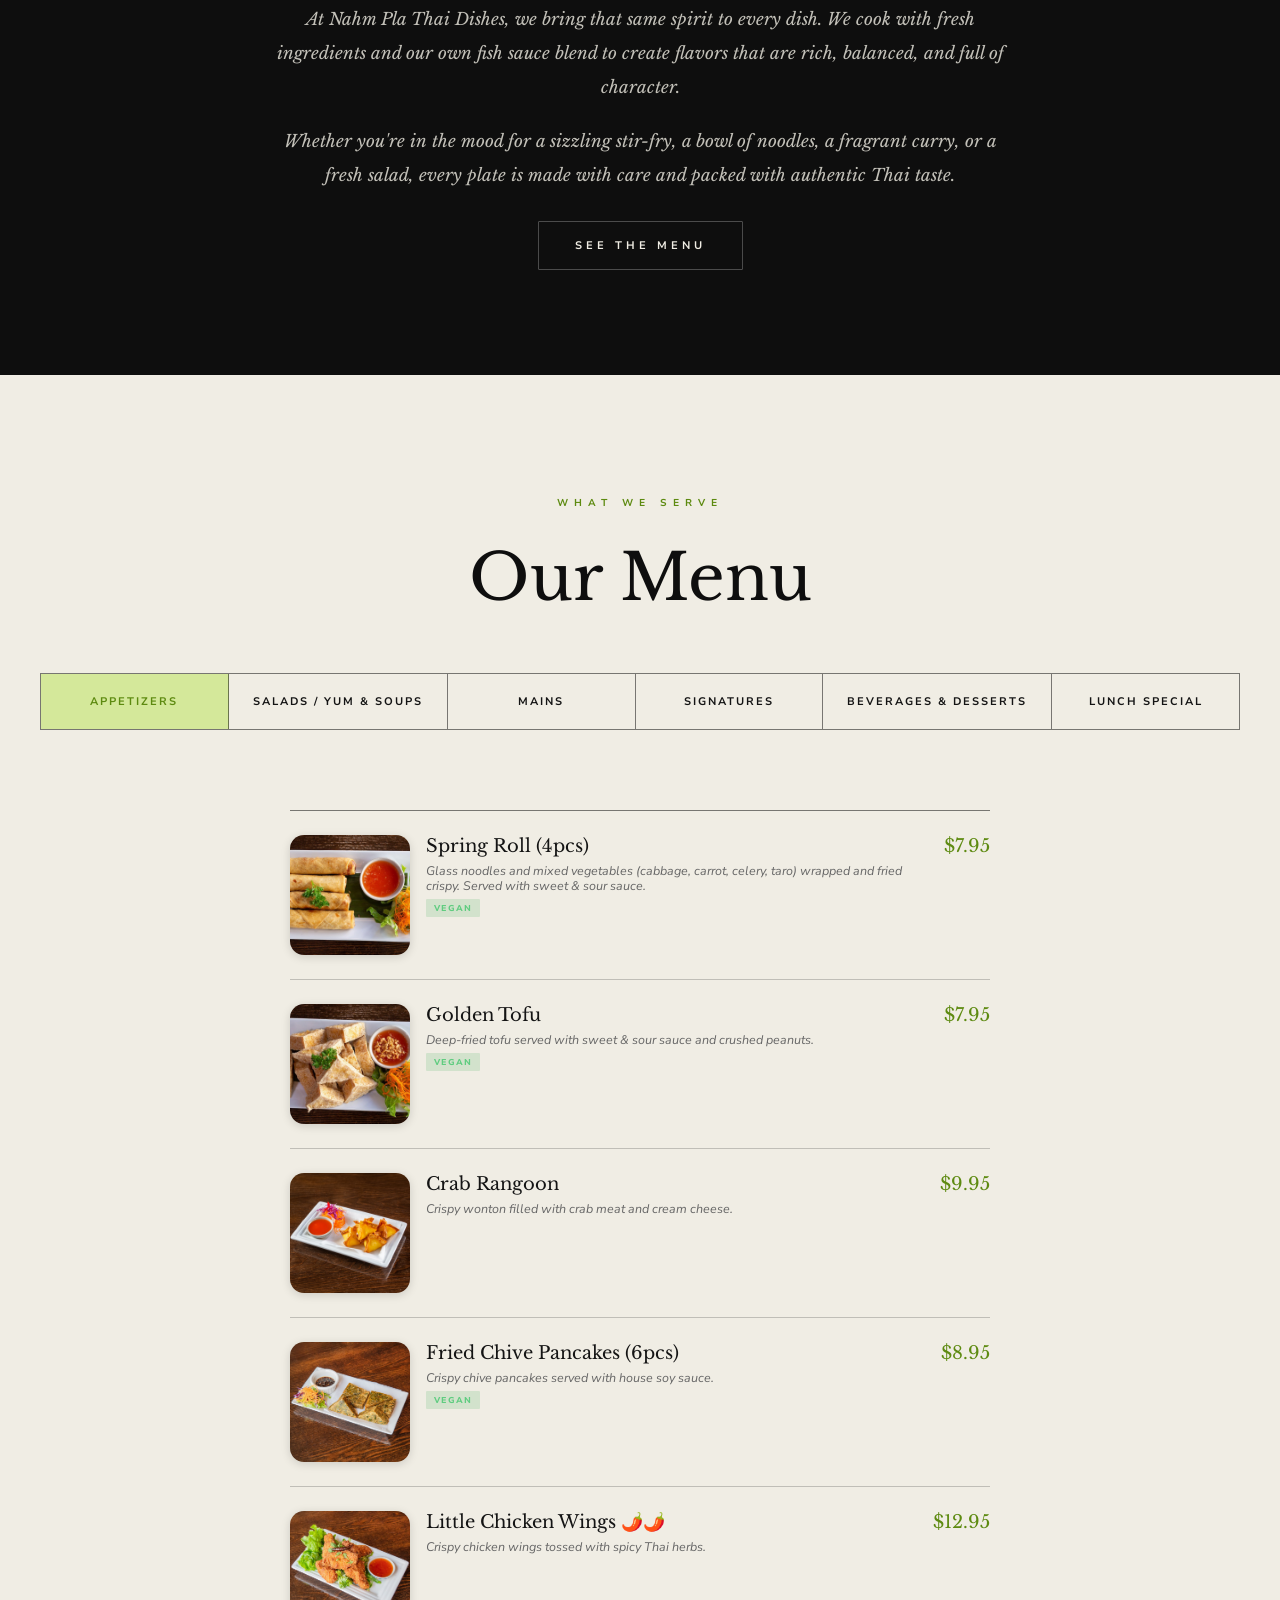
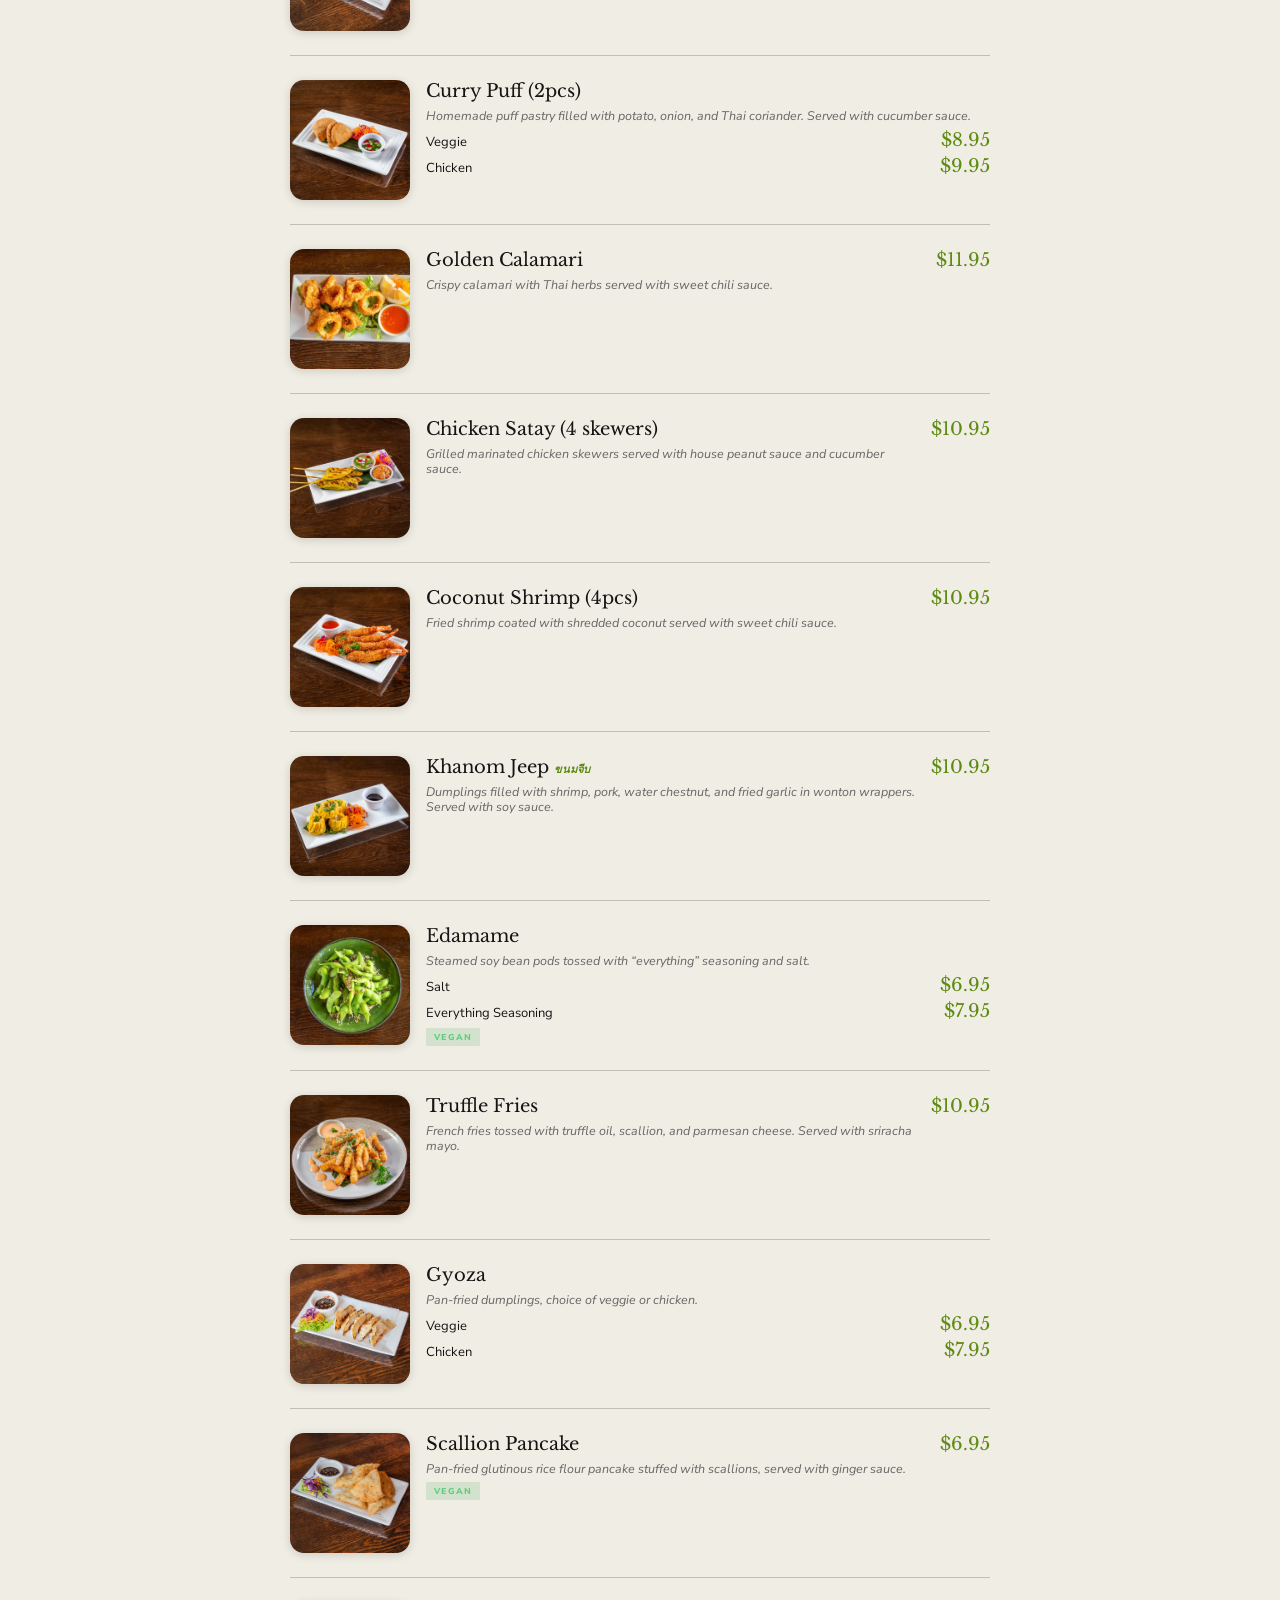
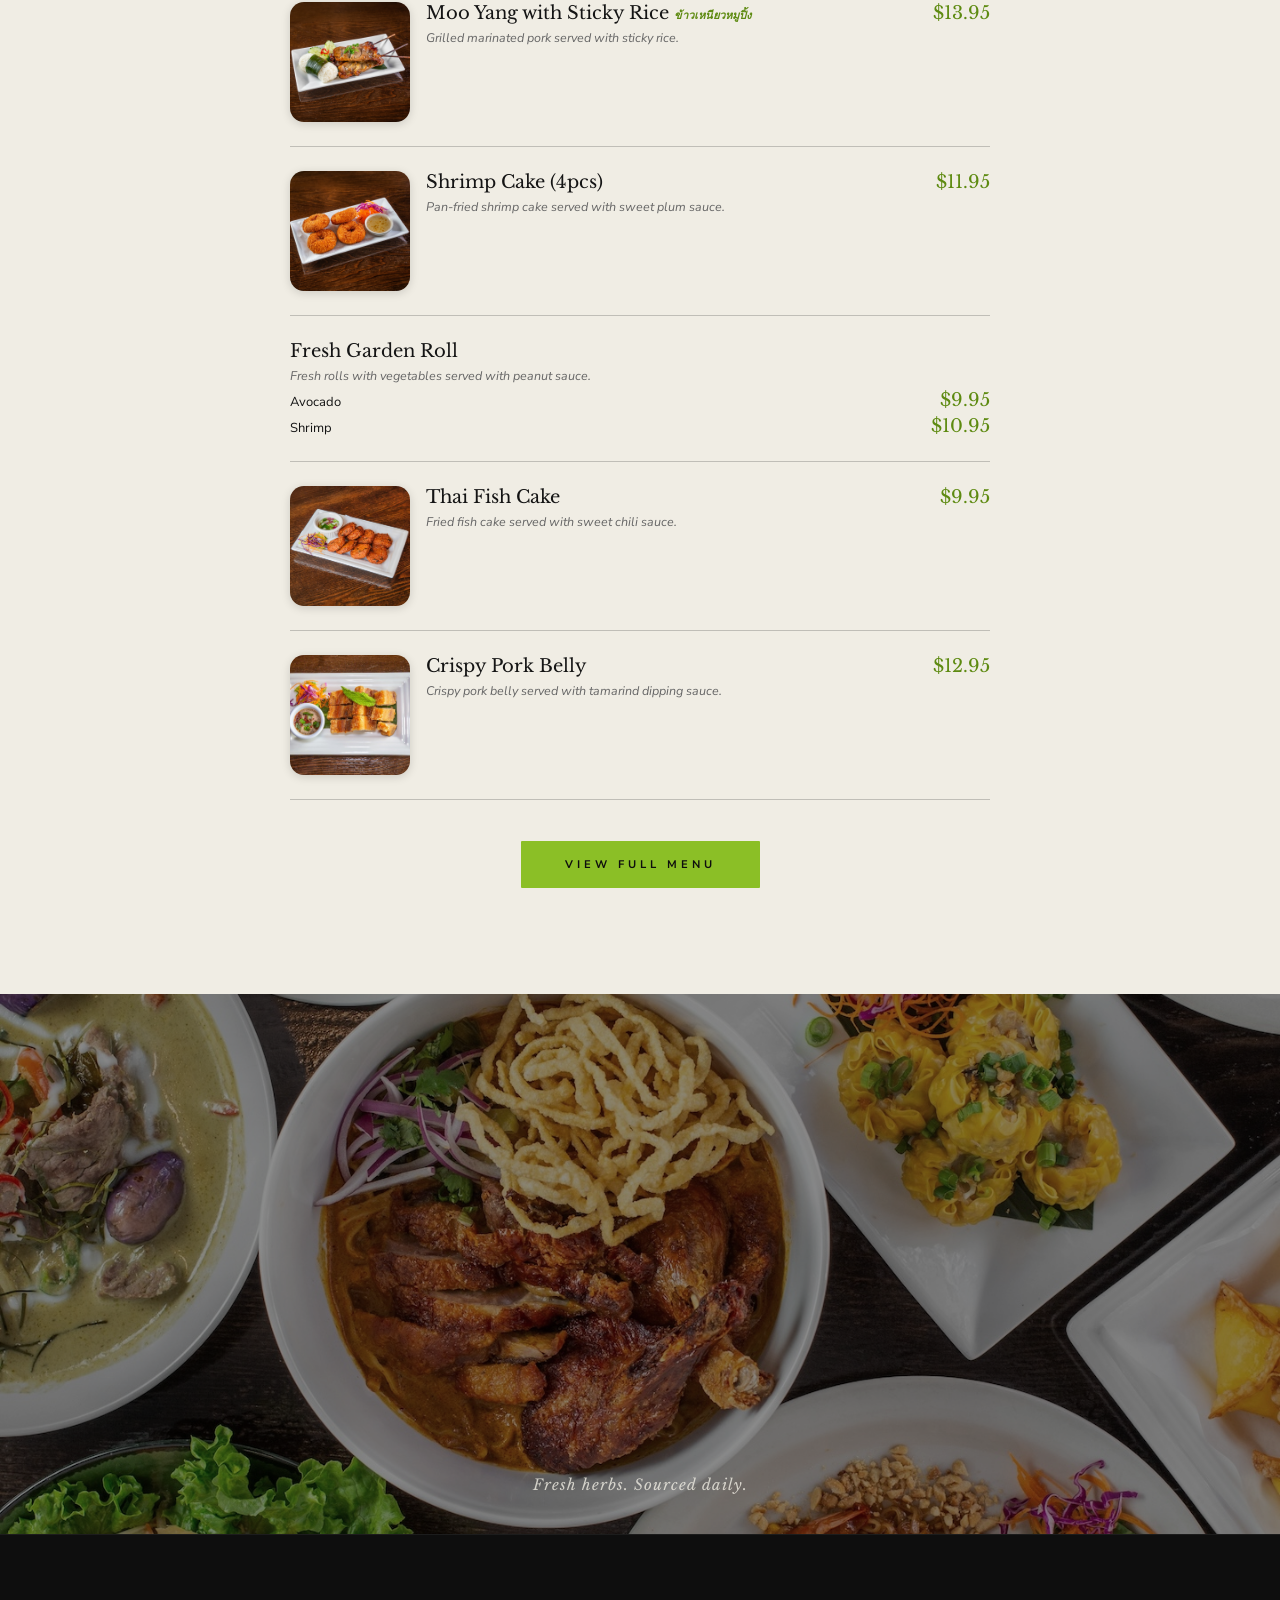
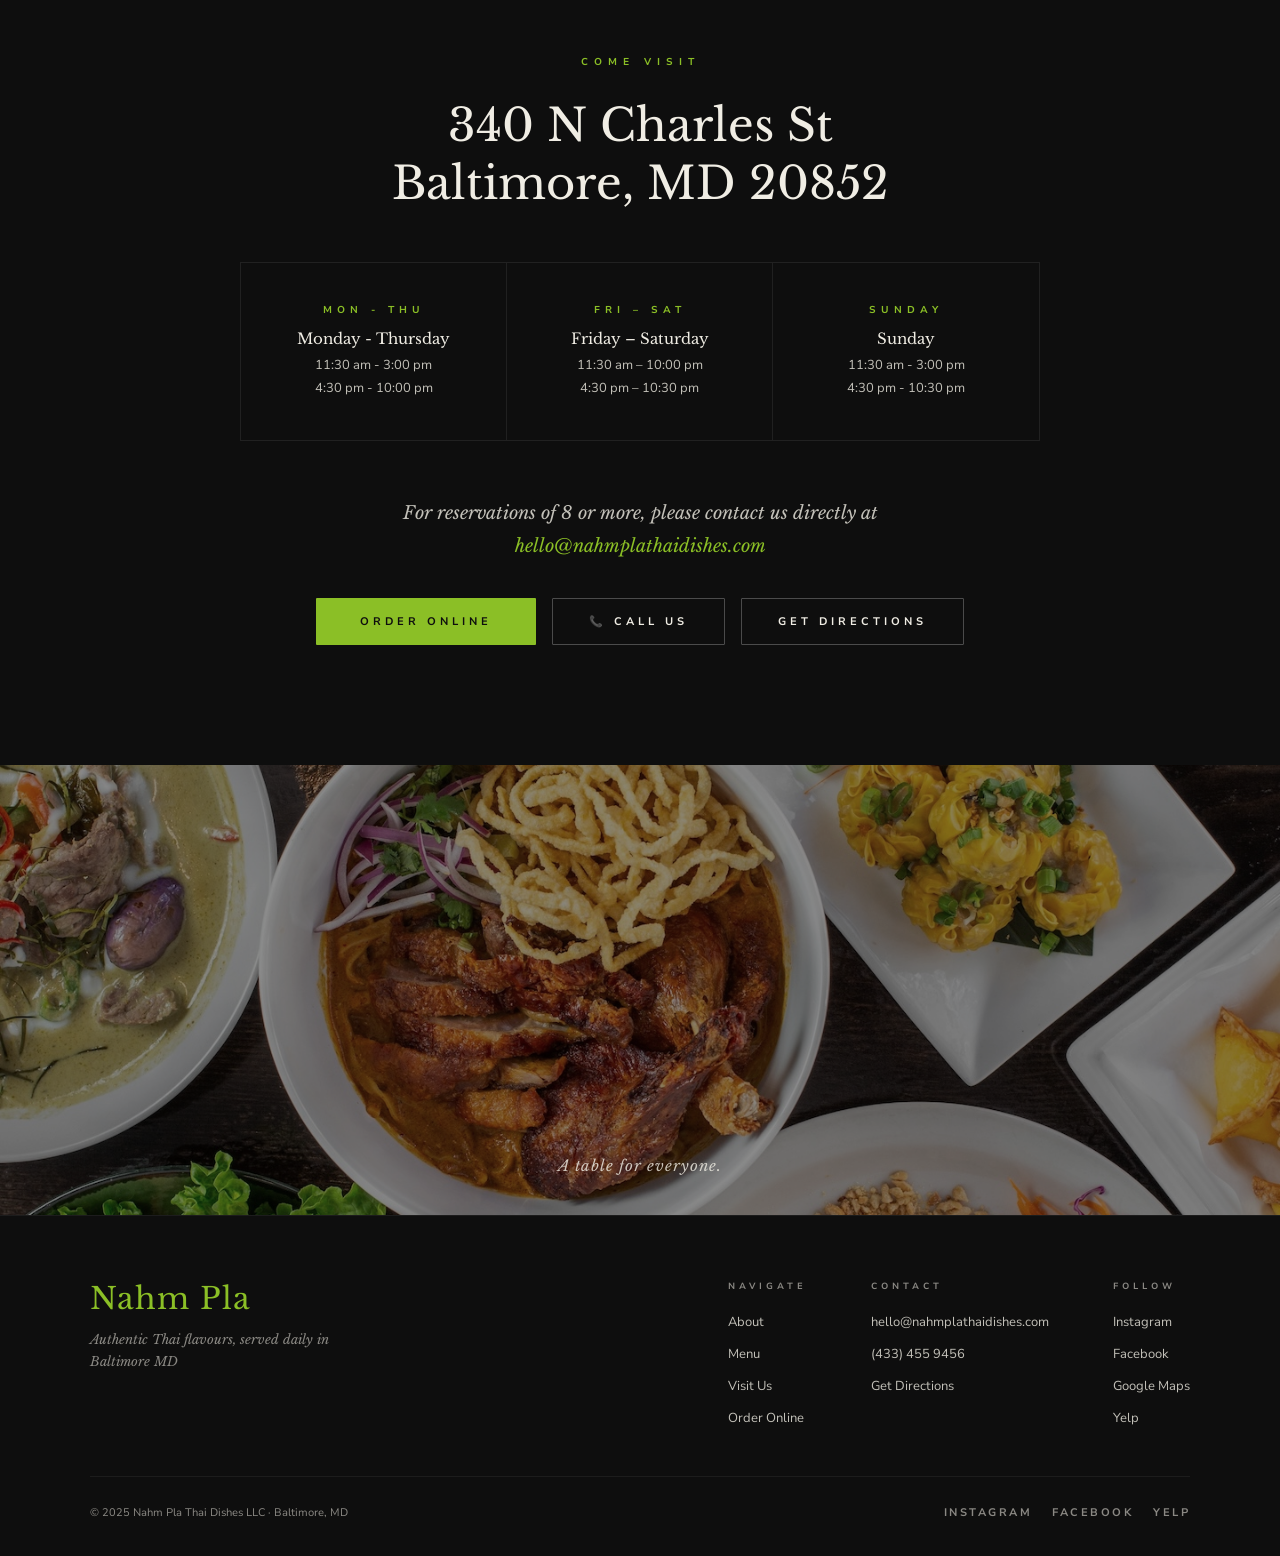
==== commit 6fbcc1c0: "add smoothies" ====
--- a/index.html
+++ b/index.html
@@ -2324,13 +2324,33 @@
 				</div>
 			</div>
 			<div class="dish-row">
-				<div class="dr-photo" onclick="openLightbox(this)"><img
-						src="Menu Photos/NahmPlaThaiDishes_PeachIceTea.jpg" alt="Peach Iced Tea" loading="lazy"></div>
-				<div class="dr-left">
-					<div class="dr-name">Peach Iced Tea</div>
-				</div>
-				<div class="dr-right">
-					<div class="dr-price">$4.95</div>
+				<div class="dr-photo" onclick="openLightbox(this)"><img src="Menu Photos/MangoSmoothie.jpeg"
+						alt="Mango Smoothies" loading="lazy"></div>
+				<div class="dr-left">
+					<div class="dr-name">Mango Smoothies</div>
+				</div>
+				<div class="dr-right">
+					<div class="dr-price">$6.95</div>
+				</div>
+			</div>
+			<div class="dish-row">
+				<div class="dr-photo" onclick="openLightbox(this)"><img src="Menu Photos/StrawberrySmoothie.jpeg"
+						alt="Strawberry Smoothies" loading="lazy"></div>
+				<div class="dr-left">
+					<div class="dr-name">Strawberry Smoothies</div>
+				</div>
+				<div class="dr-right">
+					<div class="dr-price">$6.95</div>
+				</div>
+			</div>
+			<div class="dish-row">
+				<div class="dr-photo" onclick="openLightbox(this)"><img src="Menu Photos/TaroSmoothie.jpeg"
+						alt="Taro Smoothie" loading="lazy"></div>
+				<div class="dr-left">
+					<div class="dr-name">Taro Smoothie</div>
+				</div>
+				<div class="dr-right">
+					<div class="dr-price">$6.95</div>
 				</div>
 			</div>
 			<div class="dish-row">
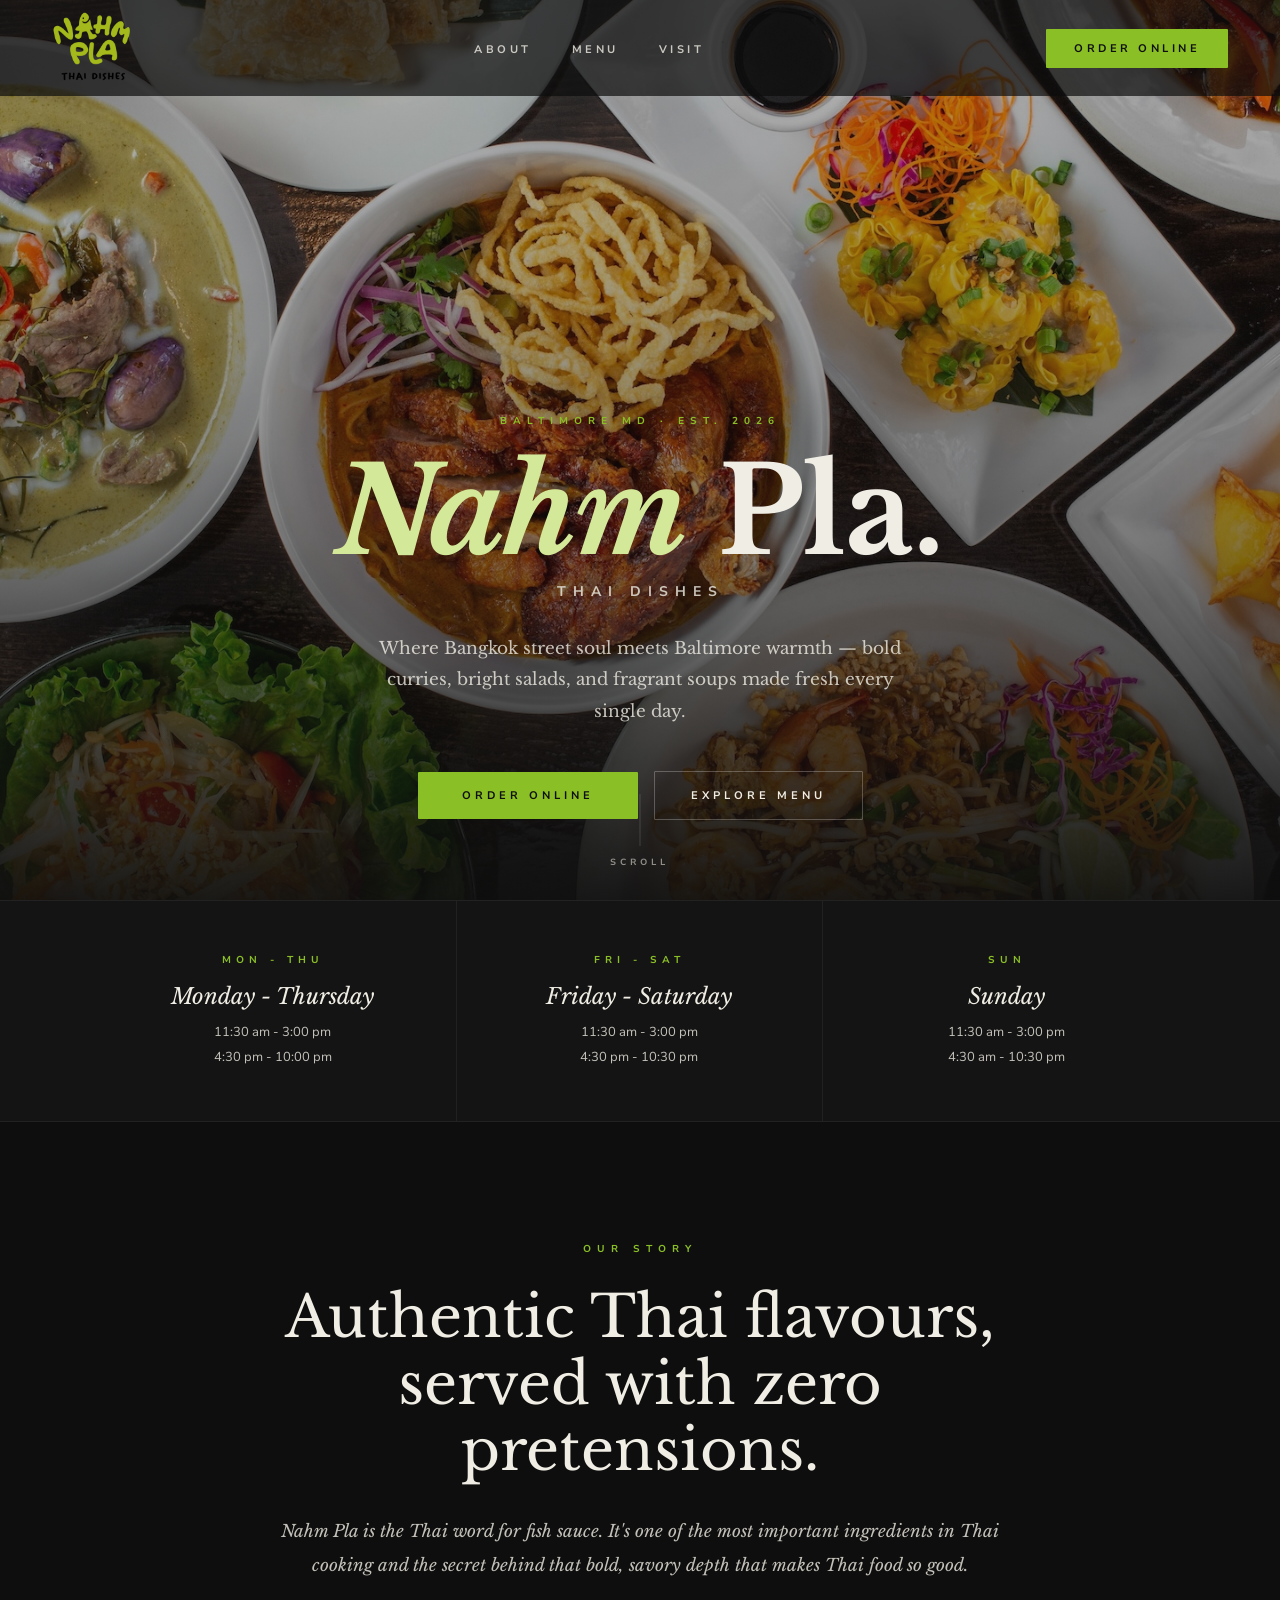
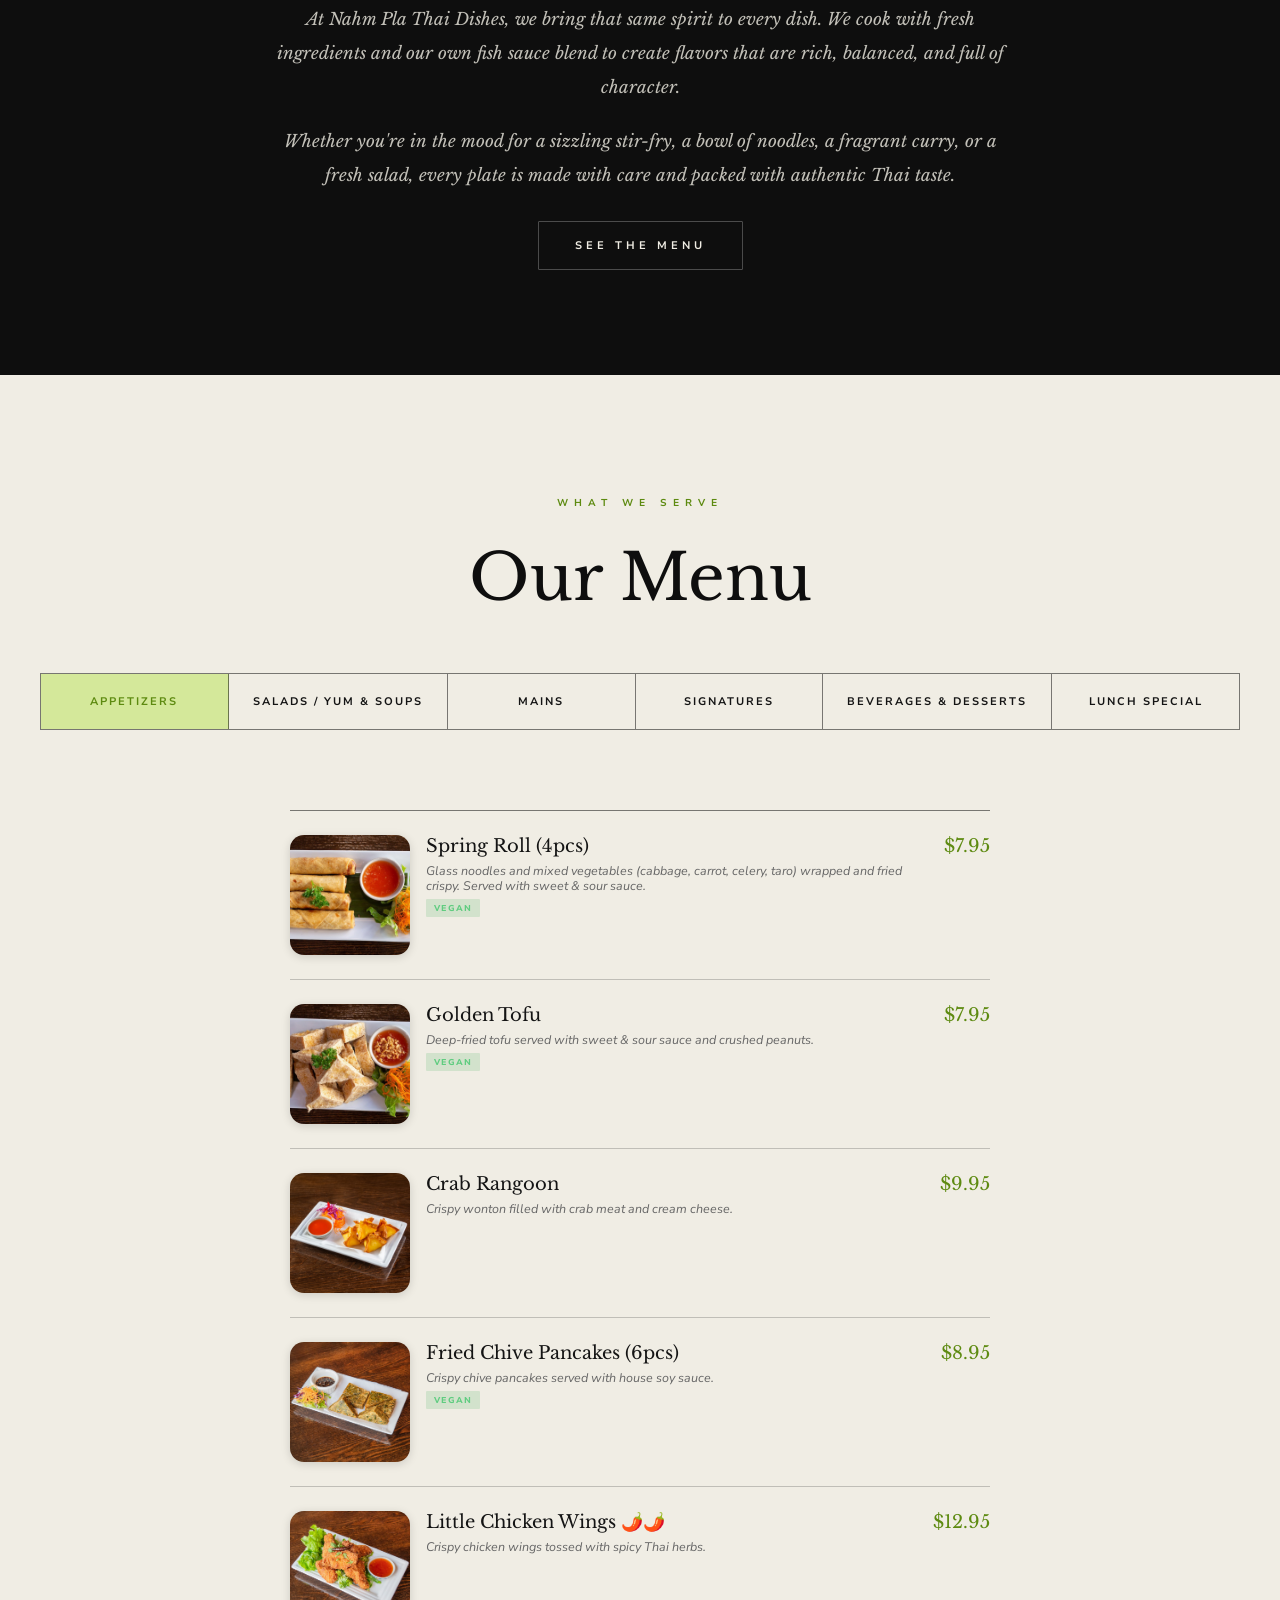
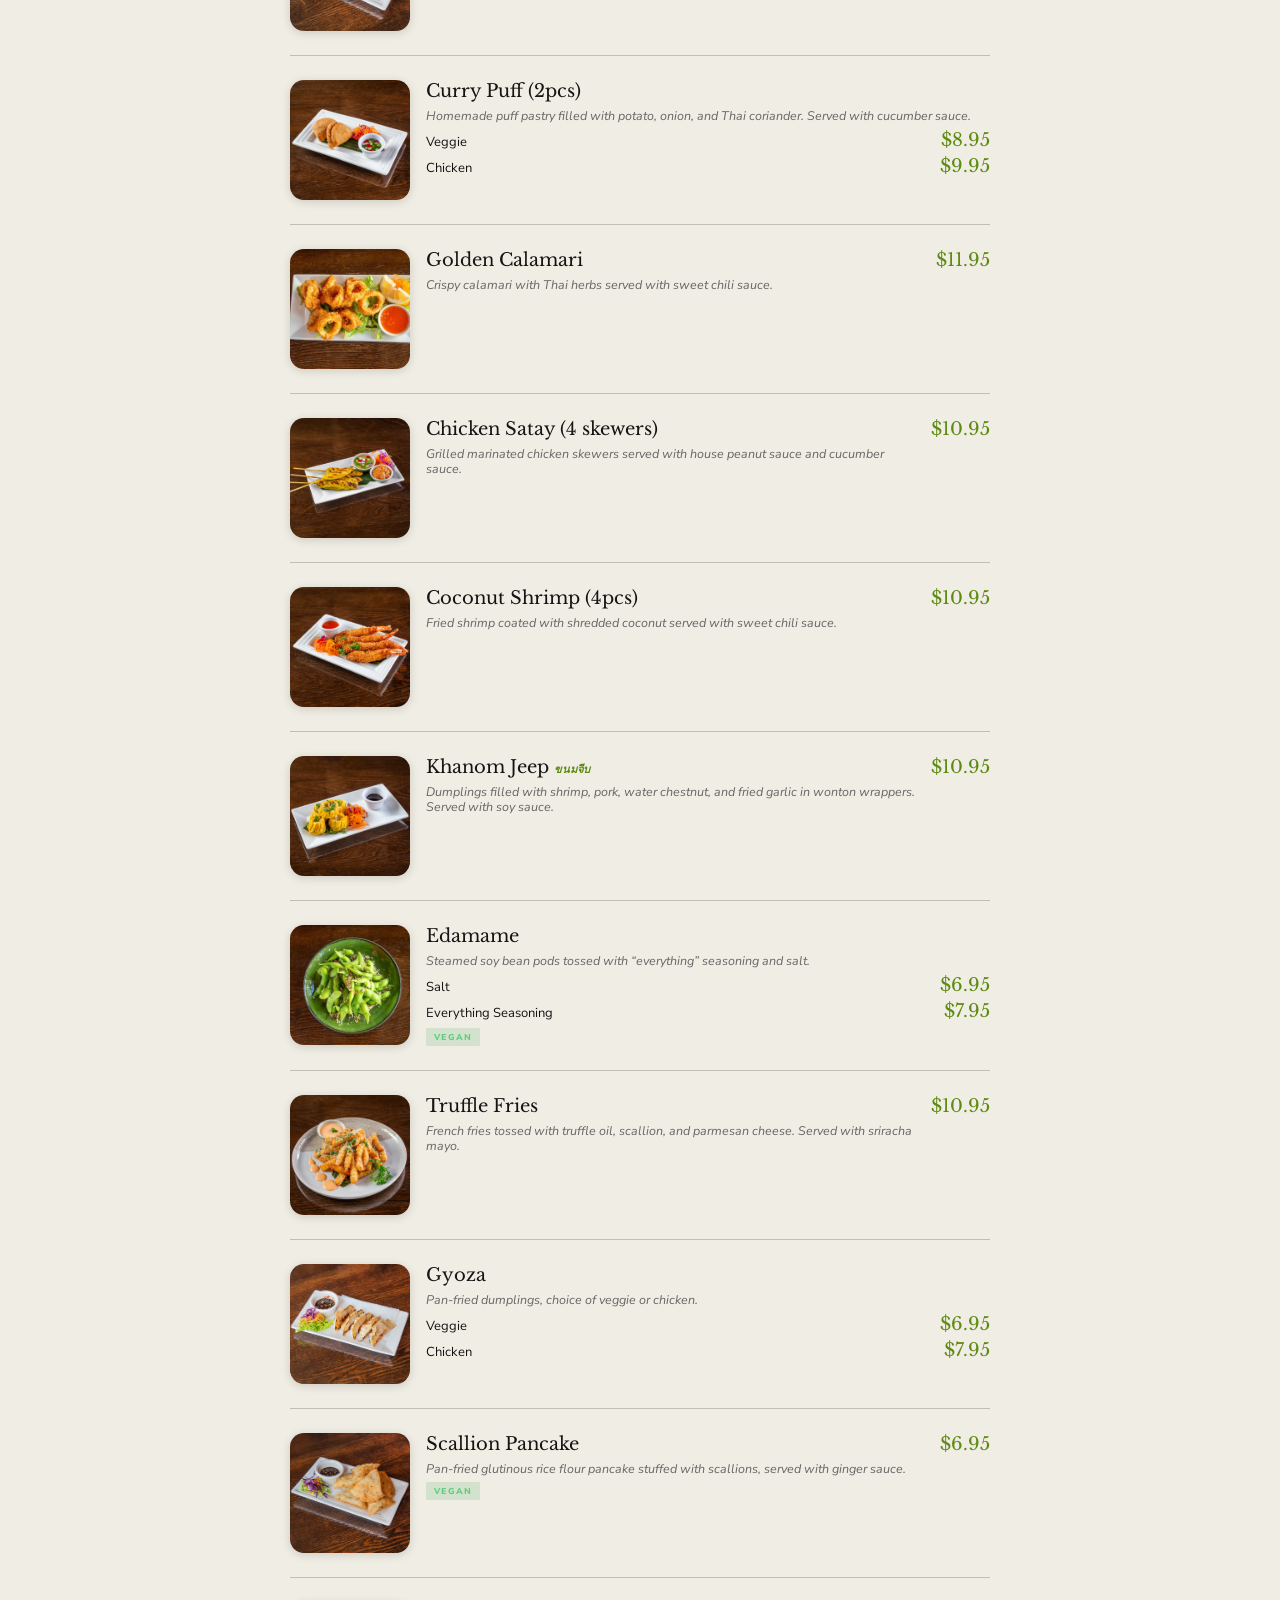
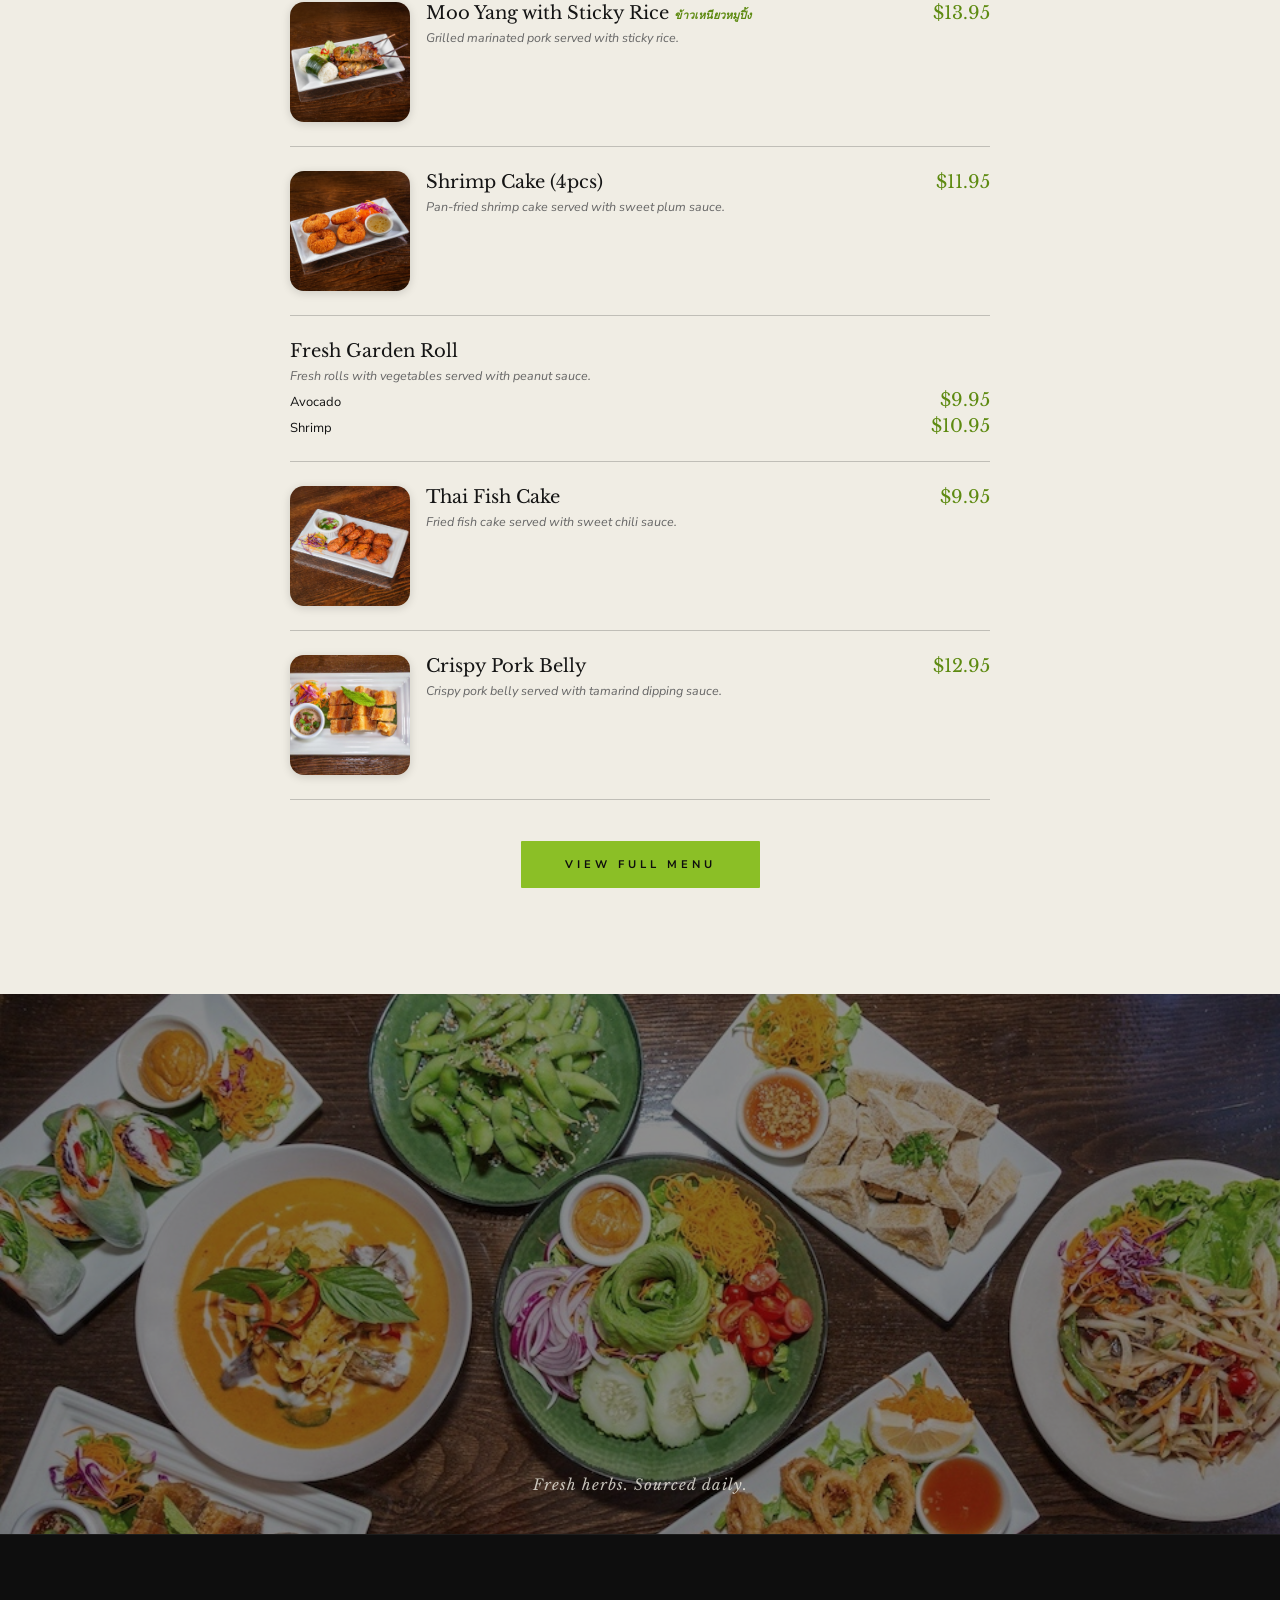
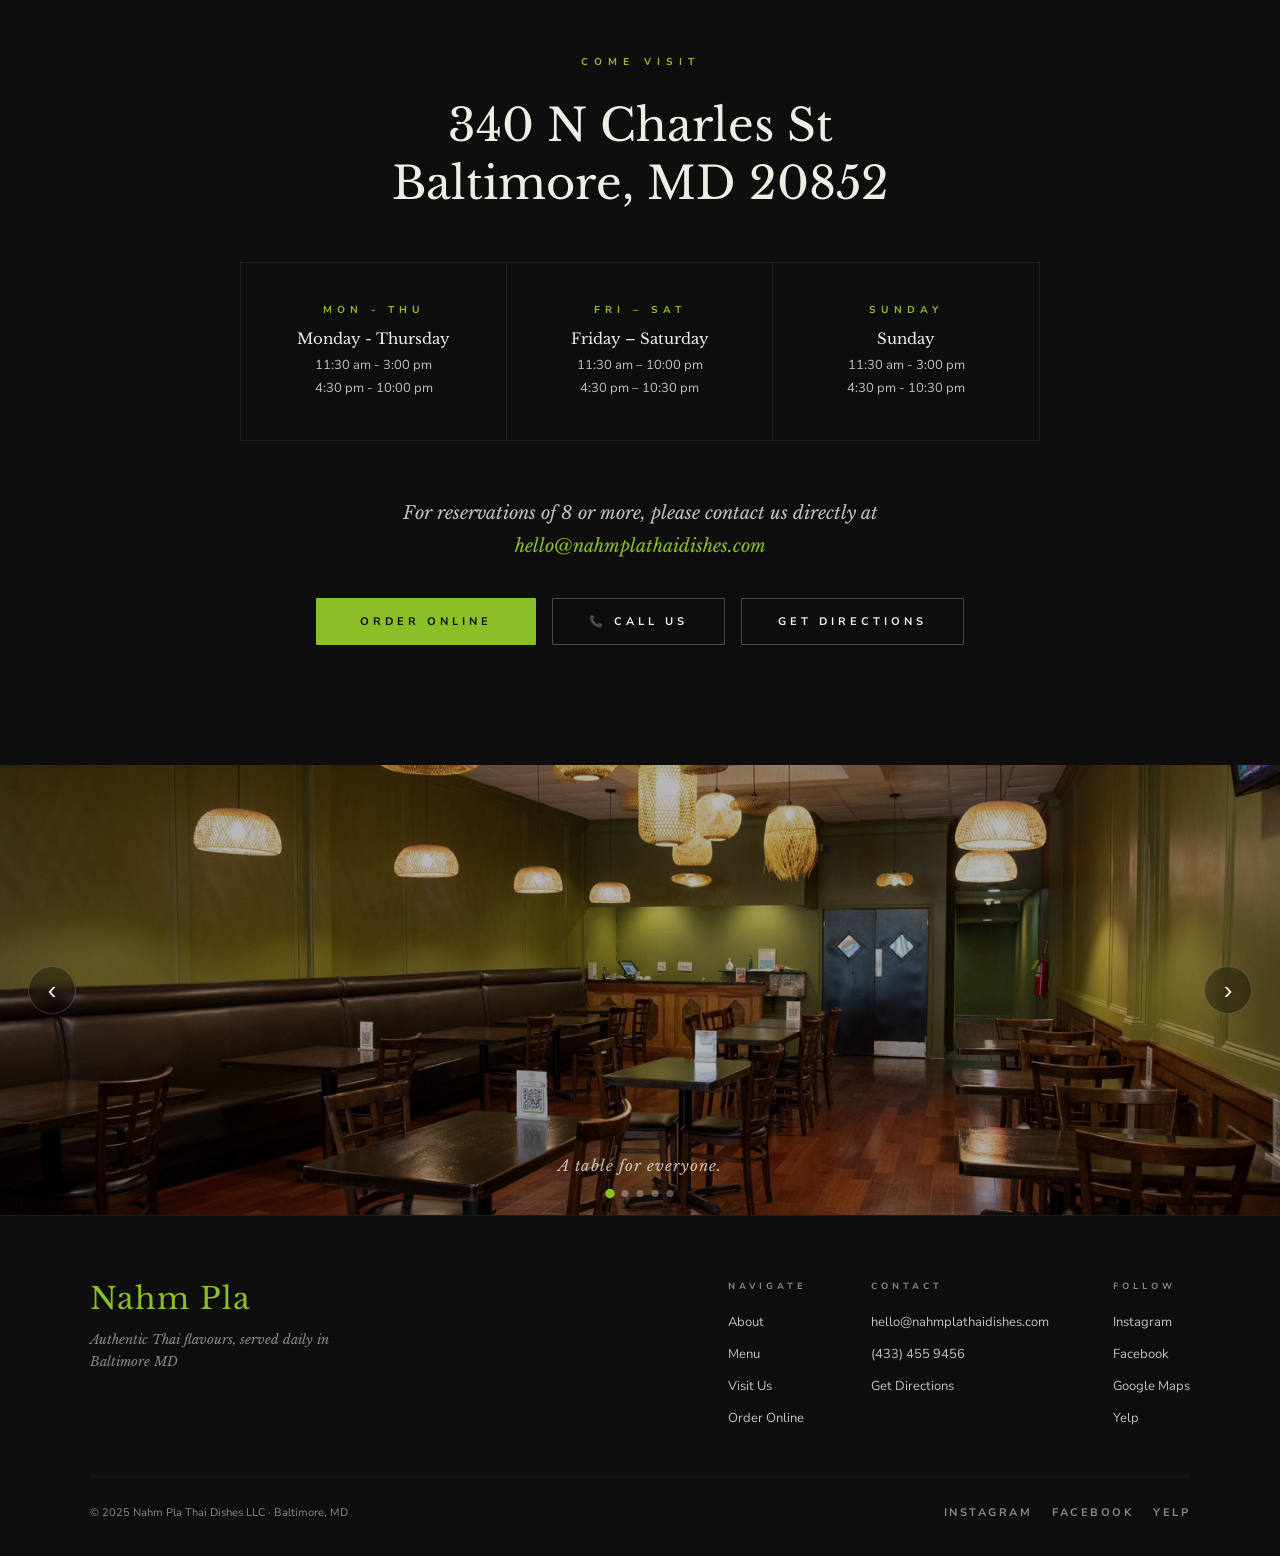
==== commit 738d0cf2: "add restaurant image carousel section Replace second divider image with an auto-advancing carousel (" ====
--- a/index.html
+++ b/index.html
@@ -1361,6 +1361,157 @@
 			height: 120px;
 			border-radius: 14px;
 		}
+	}
+
+	/* ─── GALLERY CAROUSEL ─── */
+	.gallery-carousel {
+		position: relative;
+		height: 50vh;
+		min-height: 400px;
+		overflow: hidden;
+		background: #000;
+		cursor: zoom-in;
+	}
+
+	.gc-track {
+		width: 100%;
+		height: 100%;
+		position: relative;
+	}
+
+	.gc-slide {
+		position: absolute;
+		inset: 0;
+		opacity: 0;
+		transition: opacity .7s ease;
+	}
+
+	.gc-slide.active {
+		opacity: 1;
+	}
+
+	.gc-slide img {
+		width: 100%;
+		height: 100%;
+		object-fit: cover;
+		filter: brightness(.72) saturate(.85);
+		transition: transform .8s ease;
+		pointer-events: none;
+		display: block;
+	}
+
+	.gc-arrow {
+		position: absolute;
+		top: 50%;
+		transform: translateY(-50%);
+		z-index: 10;
+		background: rgba(0, 0, 0, .35);
+		border: 1px solid rgba(255, 255, 255, .18);
+		color: var(--off-white);
+		width: 48px;
+		height: 48px;
+		border-radius: 50%;
+		font-size: 26px;
+		line-height: 1;
+		display: flex;
+		align-items: center;
+		justify-content: center;
+		cursor: pointer;
+		transition: background .2s, transform .2s;
+		backdrop-filter: blur(4px);
+	}
+
+	.gc-arrow:hover {
+		background: rgba(139, 191, 38, .65);
+		transform: translateY(-50%) scale(1.08);
+	}
+
+	.gc-prev { left: 28px; }
+	.gc-next { right: 28px; }
+
+	.gc-dots {
+		position: absolute;
+		bottom: 18px;
+		left: 50%;
+		transform: translateX(-50%);
+		display: flex;
+		gap: 8px;
+		z-index: 10;
+	}
+
+	.gc-dot {
+		width: 7px;
+		height: 7px;
+		border-radius: 50%;
+		background: rgba(240, 237, 228, .35);
+		cursor: pointer;
+		transition: background .3s, transform .3s;
+	}
+
+	.gc-dot.active {
+		background: var(--green);
+		transform: scale(1.35);
+	}
+
+	.gc-caption {
+		position: absolute;
+		bottom: 40px;
+		left: 50%;
+		transform: translateX(-50%);
+		font-family: "Libre Baskerville", serif;
+		font-style: italic;
+		font-size: 15px;
+		color: var(--dim);
+		letter-spacing: 1px;
+		white-space: nowrap;
+		z-index: 10;
+		pointer-events: none;
+	}
+
+	/* ─── GALLERY LIGHTBOX ─── */
+	.gc-lightbox {
+		position: fixed;
+		inset: 0;
+		z-index: 999;
+		background: rgba(0, 0, 0, .92);
+		display: flex;
+		align-items: center;
+		justify-content: center;
+		opacity: 0;
+		pointer-events: none;
+		transition: opacity .3s;
+		cursor: default;
+	}
+
+	.gc-lightbox.active {
+		opacity: 1;
+		pointer-events: all;
+	}
+
+	.gc-lb-img {
+		max-width: 90vw;
+		max-height: 88vh;
+		object-fit: contain;
+		border-radius: 4px;
+		box-shadow: 0 40px 80px rgba(0, 0, 0, .6);
+	}
+
+	.gc-lb-close {
+		position: absolute;
+		top: 24px;
+		right: 28px;
+		background: none;
+		border: none;
+		color: var(--off-white);
+		font-size: 30px;
+		cursor: pointer;
+		opacity: .65;
+		transition: opacity .2s;
+		line-height: 1;
+	}
+
+	.gc-lb-close:hover {
+		opacity: 1;
 	}
 </style>
 
@@ -2753,7 +2904,7 @@
 
 	<!-- ══ DIVIDER IMAGE ══ -->
 	<div class="divider-img">
-		<img src="./Menu Photos/NahmPlaThaiDishes_HERO_2880x2304.jpg" alt="Fresh Thai Herbs" loading="lazy">
+		<img src="./Menu Photos/GroupMenu.jpeg" alt="Group Menu" loading="lazy">
 		<div class="divider-img-caption">Fresh herbs. Sourced daily.</div>
 	</div>
 
@@ -2795,11 +2946,41 @@
 		</div>
 	</section>
 
-	<!-- FIXME: Add this later -->
-	<!-- ══ SECOND DIVIDER IMAGE ══ -->
-	<div class="divider-img" style="height:50vh;">
-		<img src="./Menu Photos/NahmPlaThaiDishes_HERO_2880x2304.jpg" alt="Dining" loading="lazy">
-		<div class="divider-img-caption">A table for everyone.</div>
+	<!-- ══ GALLERY CAROUSEL ══ -->
+	<div class="gallery-carousel" id="gallery">
+		<div class="gc-track" id="gcTrack">
+			<div class="gc-slide active">
+				<img src="./Menu Photos/restaurant_inside_1.jpg" alt="Inside the restaurant" loading="lazy">
+			</div>
+			<div class="gc-slide">
+				<img src="./Menu Photos/restaurant_inside_2.jpg" alt="Inside the restaurant" loading="lazy">
+			</div>
+			<div class="gc-slide">
+				<img src="./Menu Photos/restaurant_inside_3.jpg" alt="Inside the restaurant" loading="lazy">
+			</div>
+			<div class="gc-slide">
+				<img src="./Menu Photos/restaurant_outside.jpg" alt="Restaurant exterior" loading="lazy">
+			</div>
+			<div class="gc-slide">
+				<img src="./Menu Photos/restaurant_sign.jpg" alt="Restaurant sign" loading="lazy">
+			</div>
+		</div>
+		<button class="gc-arrow gc-prev" id="gcPrev" aria-label="Previous image">&#8249;</button>
+		<button class="gc-arrow gc-next" id="gcNext" aria-label="Next image">&#8250;</button>
+		<div class="gc-dots" id="gcDots">
+			<span class="gc-dot active" data-index="0"></span>
+			<span class="gc-dot" data-index="1"></span>
+			<span class="gc-dot" data-index="2"></span>
+			<span class="gc-dot" data-index="3"></span>
+			<span class="gc-dot" data-index="4"></span>
+		</div>
+		<div class="gc-caption">A table for everyone.</div>
+	</div>
+
+	<!-- Gallery Lightbox -->
+	<div class="gc-lightbox" id="gcLightbox">
+		<button class="gc-lb-close" id="gcLbClose" aria-label="Close">&times;</button>
+		<img class="gc-lb-img" id="gcLbImg" src="" alt="">
 	</div>
 
 	<!-- ══ NEWSLETTER ══
@@ -2942,6 +3123,84 @@
 				document.body.style.overflow = '';
 			}
 		});
+
+		// Gallery Carousel
+		(function () {
+			const slides = Array.from(document.querySelectorAll('.gc-slide'));
+			const dots = Array.from(document.querySelectorAll('.gc-dot'));
+			const lb = document.getElementById('gcLightbox');
+			const lbImg = document.getElementById('gcLbImg');
+			let current = 0;
+			let timer;
+
+			function goTo(index) {
+				slides[current].classList.remove('active');
+				dots[current].classList.remove('active');
+				current = (index + slides.length) % slides.length;
+				slides[current].classList.add('active');
+				dots[current].classList.add('active');
+			}
+
+			function startTimer() {
+				clearInterval(timer);
+				timer = setInterval(() => goTo(current + 1), 5000);
+			}
+
+			document.getElementById('gcPrev').addEventListener('click', (e) => {
+				e.stopPropagation();
+				goTo(current - 1);
+				startTimer();
+			});
+
+			document.getElementById('gcNext').addEventListener('click', (e) => {
+				e.stopPropagation();
+				goTo(current + 1);
+				startTimer();
+			});
+
+			dots.forEach(dot => {
+				dot.addEventListener('click', (e) => {
+					e.stopPropagation();
+					goTo(+dot.dataset.index);
+					startTimer();
+				});
+			});
+
+			// Click carousel to open lightbox
+			document.getElementById('gallery').addEventListener('click', () => {
+				const img = slides[current].querySelector('img');
+				lbImg.src = img.src;
+				lbImg.alt = img.alt;
+				lb.classList.add('active');
+				document.body.style.overflow = 'hidden';
+			});
+
+			// Close lightbox
+			function closeLb() {
+				lb.classList.remove('active');
+				document.body.style.overflow = '';
+			}
+
+			document.getElementById('gcLbClose').addEventListener('click', (e) => {
+				e.stopPropagation();
+				closeLb();
+			});
+
+			lb.addEventListener('click', (e) => {
+				if (e.target === lb) closeLb();
+			});
+
+			document.addEventListener('keydown', (e) => {
+				if (lb.classList.contains('active')) {
+					if (e.key === 'Escape') closeLb();
+					return;
+				}
+				if (e.key === 'ArrowLeft') { goTo(current - 1); startTimer(); }
+				if (e.key === 'ArrowRight') { goTo(current + 1); startTimer(); }
+			});
+
+			startTimer();
+		})();
 	</script>
 </body>
 
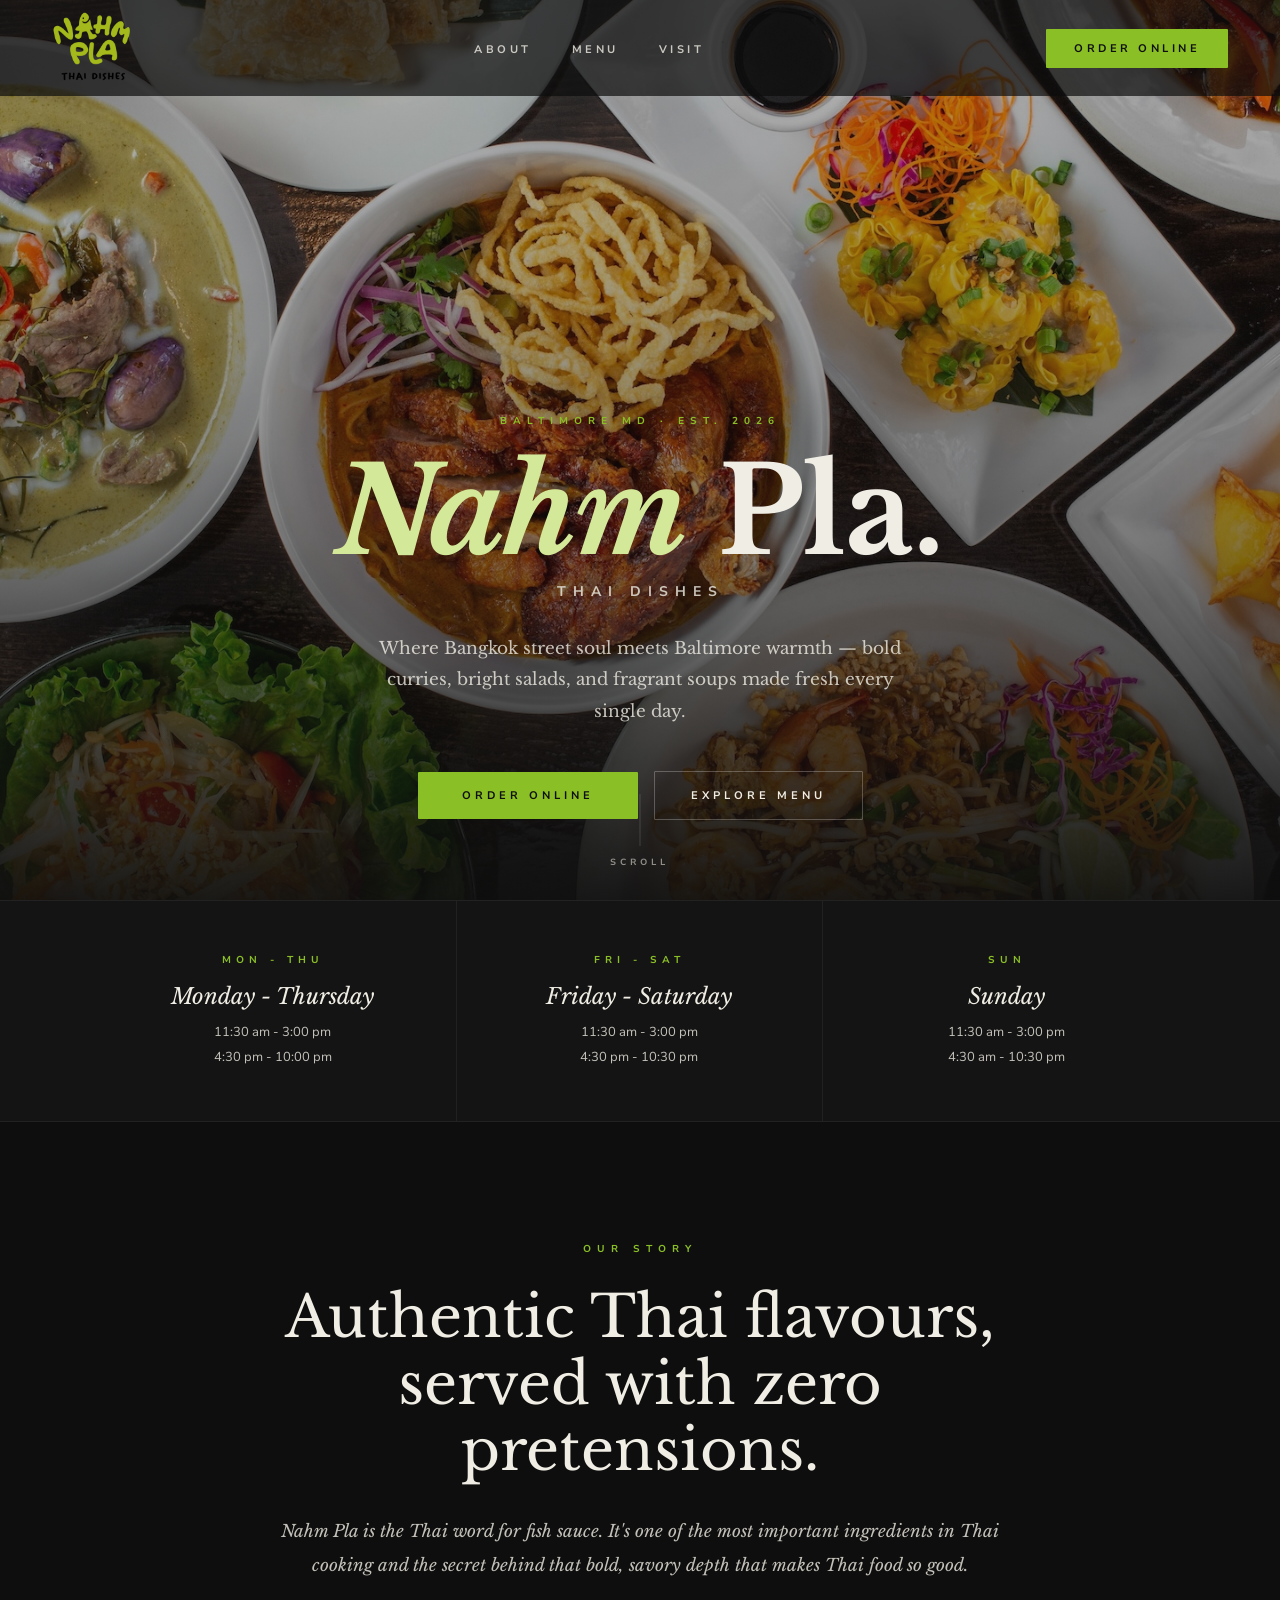
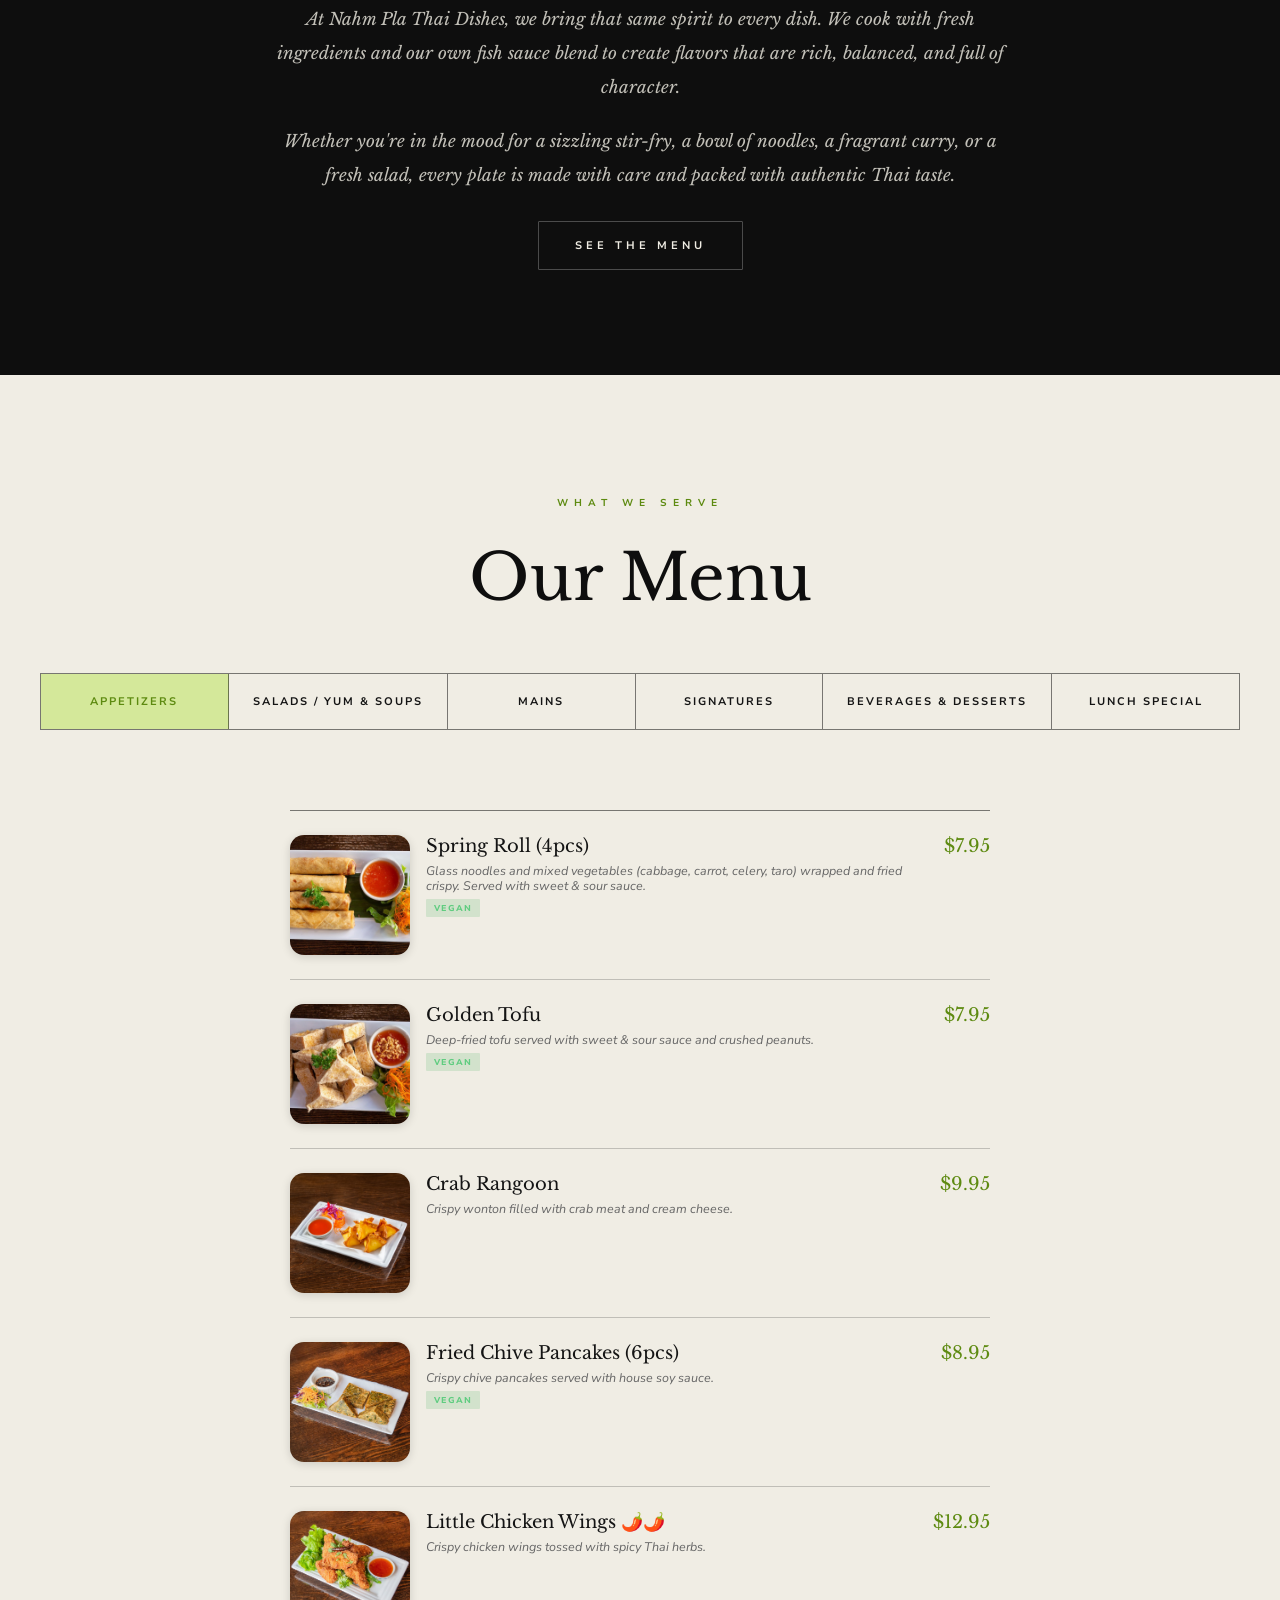
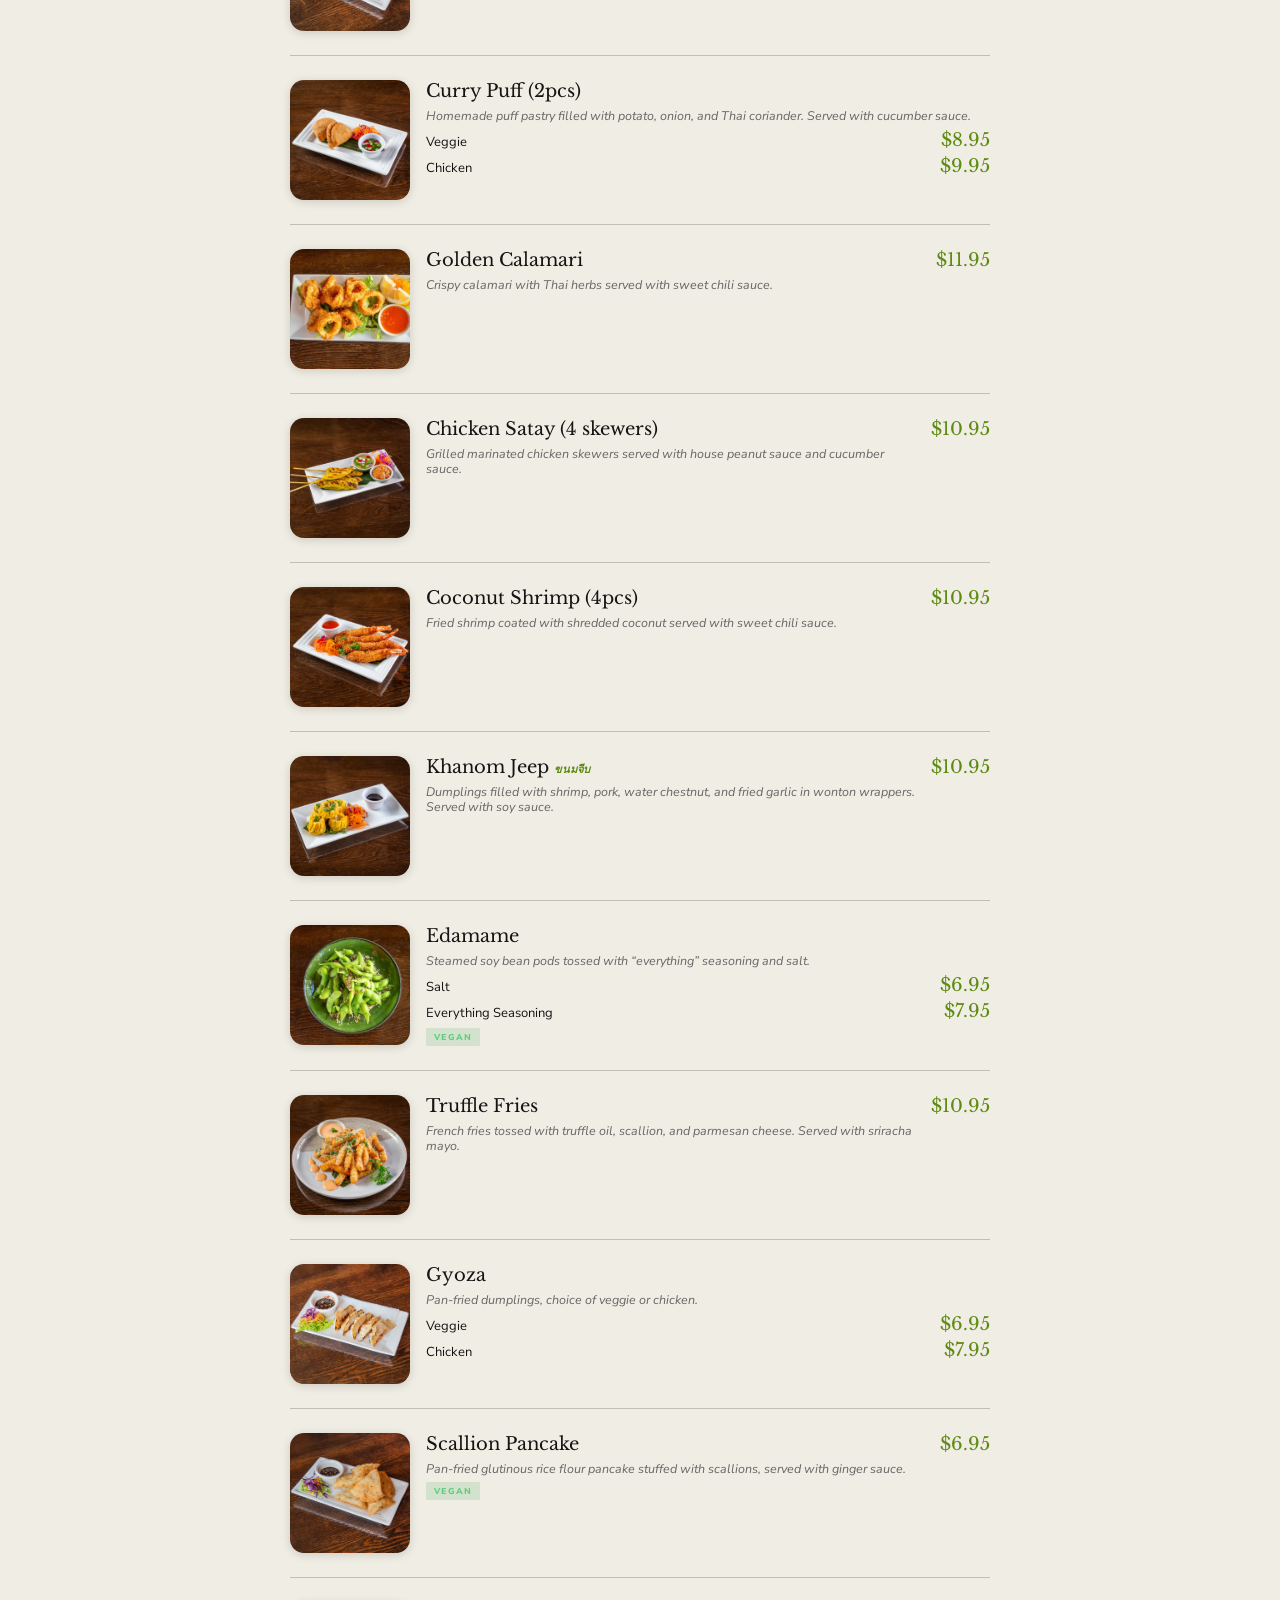
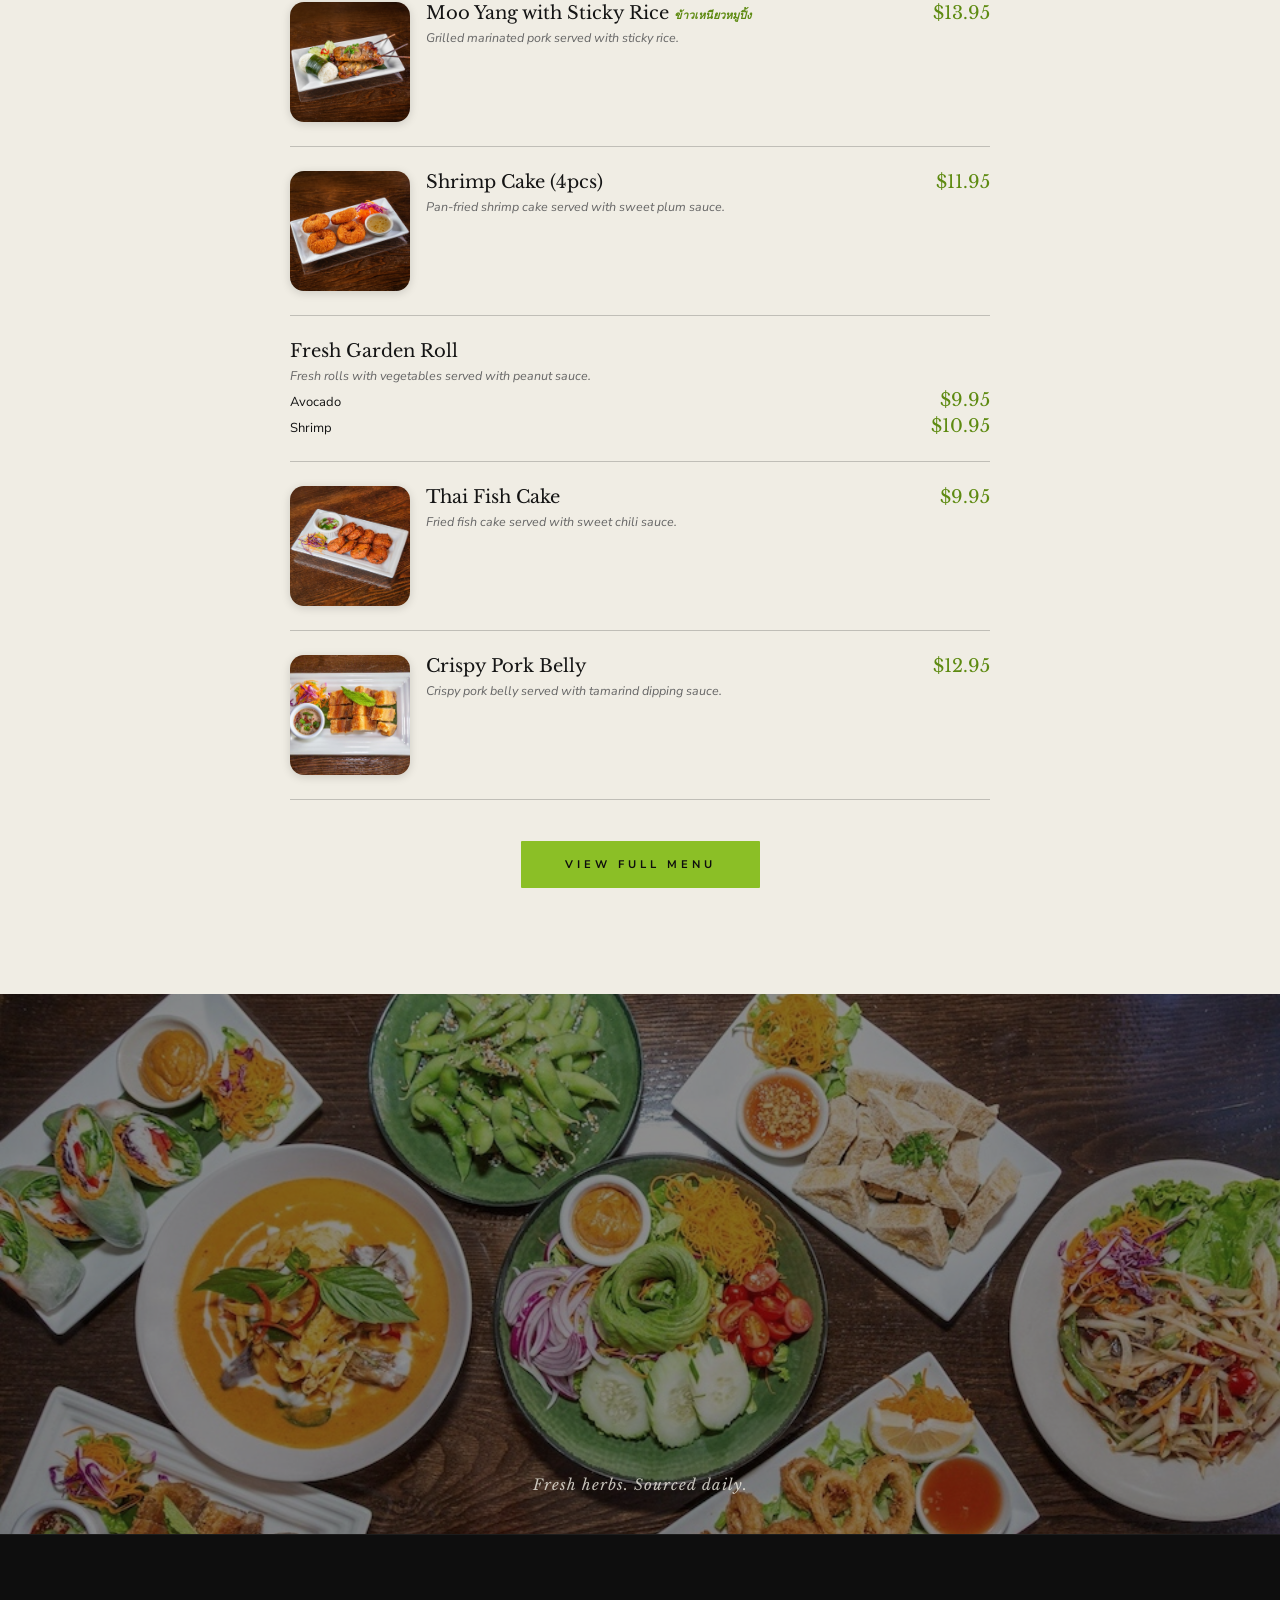
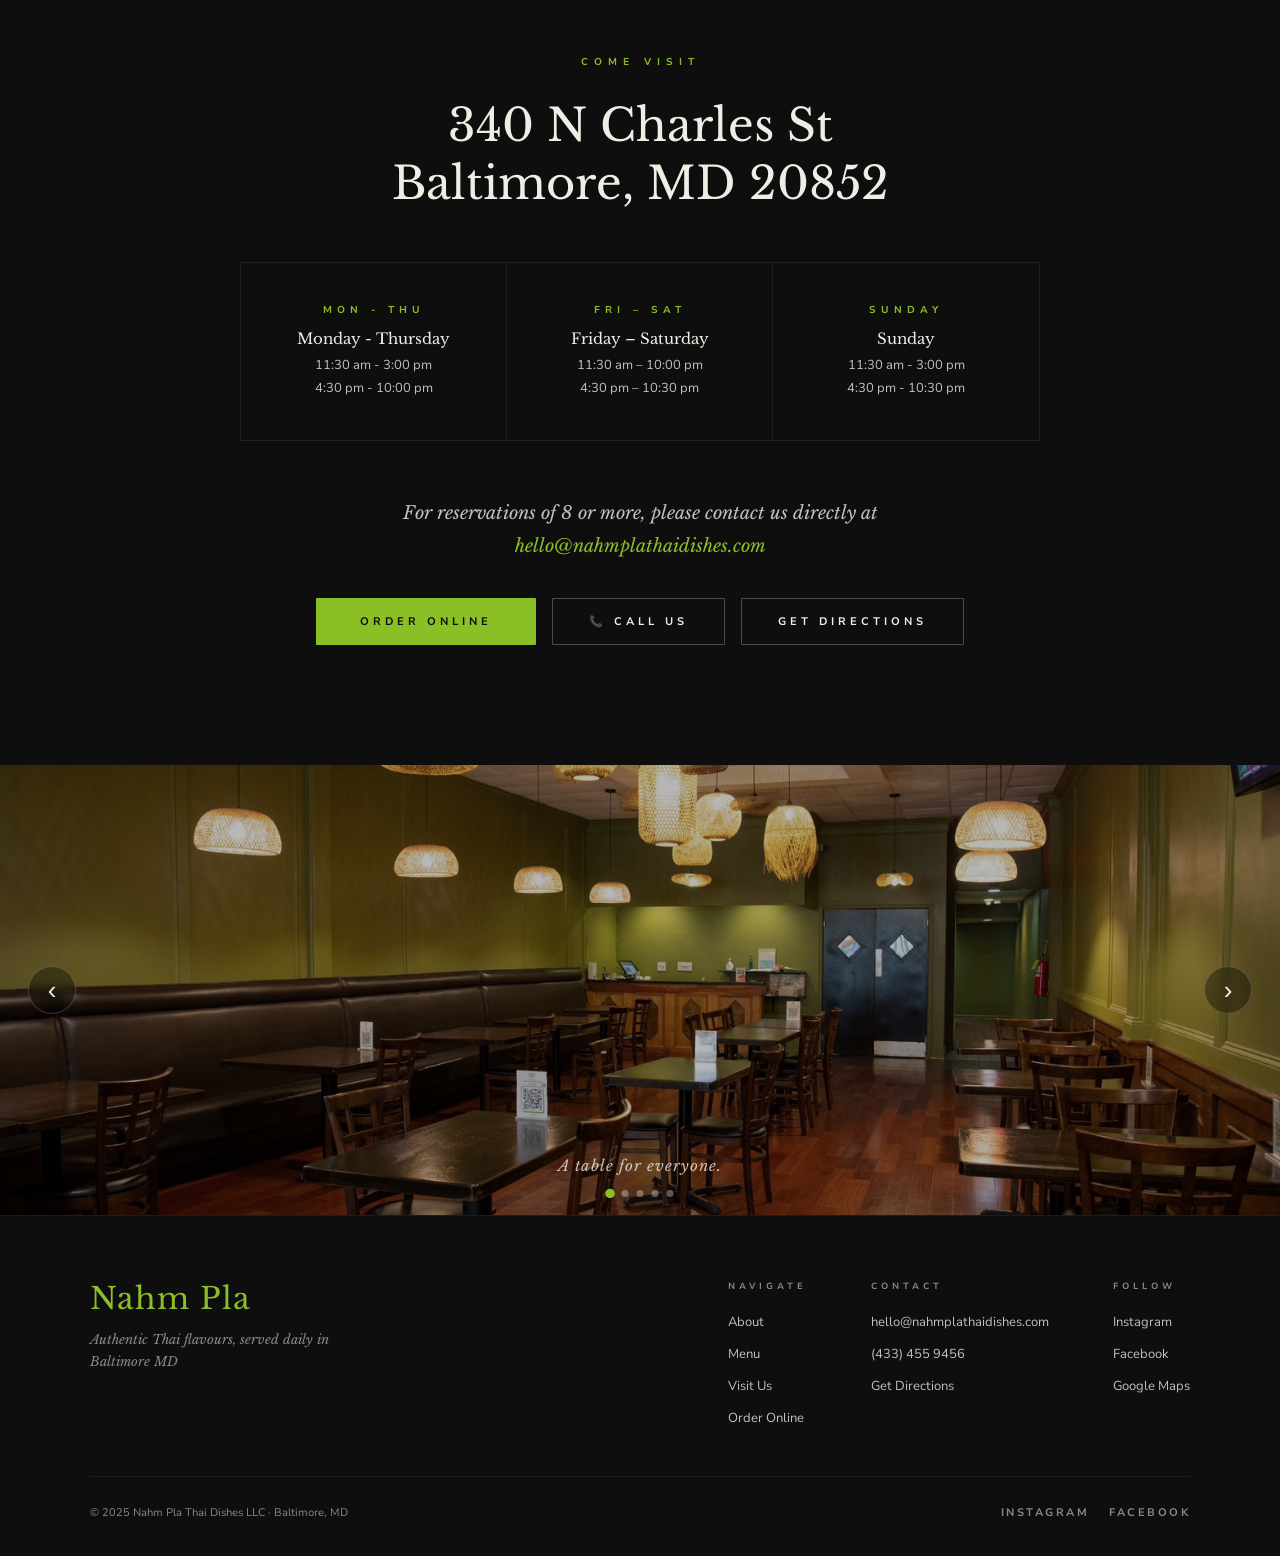
==== commit 77bdfe3f: "remove yelp" ====
--- a/index.html
+++ b/index.html
@@ -1426,8 +1426,13 @@
 		transform: translateY(-50%) scale(1.08);
 	}
 
-	.gc-prev { left: 28px; }
-	.gc-next { right: 28px; }
+	.gc-prev {
+		left: 28px;
+	}
+
+	.gc-next {
+		right: 28px;
+	}
 
 	.gc-dots {
 		position: absolute;
@@ -3028,7 +3033,7 @@
 							<li><a href="https://www.instagram.com/nahm.pla">Instagram</a></li>
 							<li><a href="https://www.facebook.com/NahmPlaThaiDishes" target="_blank">Facebook</a></li>
 							<li><a href="https://maps.app.goo.gl/tALpSD4Uk8U7Juk69" target="_blank">Google Maps</a></li>
-							<li><a href="#">Yelp</a></li>
+							<!-- <li><a href="#">Yelp</a></li> -->
 						</ul>
 					</div>
 				</div>
@@ -3038,7 +3043,7 @@
 				<div class="f-social">
 					<a href="https://www.instagram.com/nahm.pla">Instagram</a>
 					<a href="https://www.facebook.com/NahmPlaThaiDishes" target="_blank">Facebook</a>
-					<a href="#">Yelp</a>
+					<!-- <a href="#">Yelp</a> -->
 				</div>
 			</div>
 		</div>
--- a/style.css
+++ b/style.css
@@ -690,6 +690,148 @@
     white-space: nowrap;
 }
 
+/* ─── RESTAURANT CAROUSEL ─── */
+.restaurant-carousel {
+    position: relative;
+    height: 60vh;
+    min-height: 420px;
+    overflow: hidden;
+    background: #0a0a0a;
+}
+
+.rc-track {
+    position: relative;
+    width: 100%;
+    height: 100%;
+}
+
+.rc-slide {
+    position: absolute;
+    inset: 0;
+    opacity: 0;
+    transition: opacity 1s ease;
+    cursor: zoom-in;
+}
+
+.rc-slide.active {
+    opacity: 1;
+}
+
+.rc-slide img {
+    width: 100%;
+    height: 100%;
+    object-fit: cover;
+    filter: brightness(.55) saturate(.85);
+    transition: transform 8s ease, filter .6s ease;
+}
+
+.rc-slide.active img {
+    transform: scale(1.04);
+}
+
+.rc-slide:hover img {
+    filter: brightness(.65) saturate(1);
+}
+
+.rc-caption {
+    position: absolute;
+    bottom: 52px;
+    left: 50%;
+    transform: translateX(-50%);
+    font-family: "Libre Baskerville", serif;
+    font-style: italic;
+    font-size: 15px;
+    color: rgba(255, 255, 255, .65);
+    letter-spacing: 1.5px;
+    white-space: nowrap;
+    pointer-events: none;
+    opacity: 0;
+    transition: opacity .6s ease .3s;
+}
+
+.rc-slide.active .rc-caption {
+    opacity: 1;
+}
+
+/* Arrow buttons */
+.rc-btn {
+    position: absolute;
+    top: 50%;
+    transform: translateY(-50%);
+    background: rgba(0, 0, 0, .35);
+    border: 1px solid rgba(255, 255, 255, .15);
+    color: rgba(255, 255, 255, .8);
+    font-size: 18px;
+    width: 48px;
+    height: 48px;
+    display: flex;
+    align-items: center;
+    justify-content: center;
+    cursor: pointer;
+    transition: background .2s, border-color .2s, color .2s;
+    z-index: 10;
+    border-radius: 1px;
+    backdrop-filter: blur(4px);
+}
+
+.rc-btn:hover {
+    background: rgba(139, 191, 38, .25);
+    border-color: rgba(139, 191, 38, .5);
+    color: #fff;
+}
+
+.rc-prev { left: 24px; }
+.rc-next { right: 24px; }
+
+/* Dot indicators */
+.rc-dots {
+    position: absolute;
+    bottom: 20px;
+    left: 50%;
+    transform: translateX(-50%);
+    display: flex;
+    gap: 8px;
+    z-index: 10;
+}
+
+.rc-dot {
+    width: 6px;
+    height: 6px;
+    border-radius: 50%;
+    background: rgba(255, 255, 255, .3);
+    border: none;
+    cursor: pointer;
+    transition: background .3s, transform .3s;
+    padding: 0;
+}
+
+.rc-dot.active {
+    background: var(--green);
+    transform: scale(1.4);
+}
+
+.rc-dot:hover {
+    background: rgba(255, 255, 255, .7);
+}
+
+@media (max-width: 600px) {
+    .restaurant-carousel {
+        height: 50vh;
+        min-height: 300px;
+    }
+    .rc-btn {
+        width: 38px;
+        height: 38px;
+        font-size: 14px;
+    }
+    .rc-prev { left: 12px; }
+    .rc-next { right: 12px; }
+    .rc-caption {
+        font-size: 13px;
+        bottom: 44px;
+    }
+}
+
 /* ─── VISIT / LOCATION ─── */
 .location-sec {
     padding: 120px 40px;
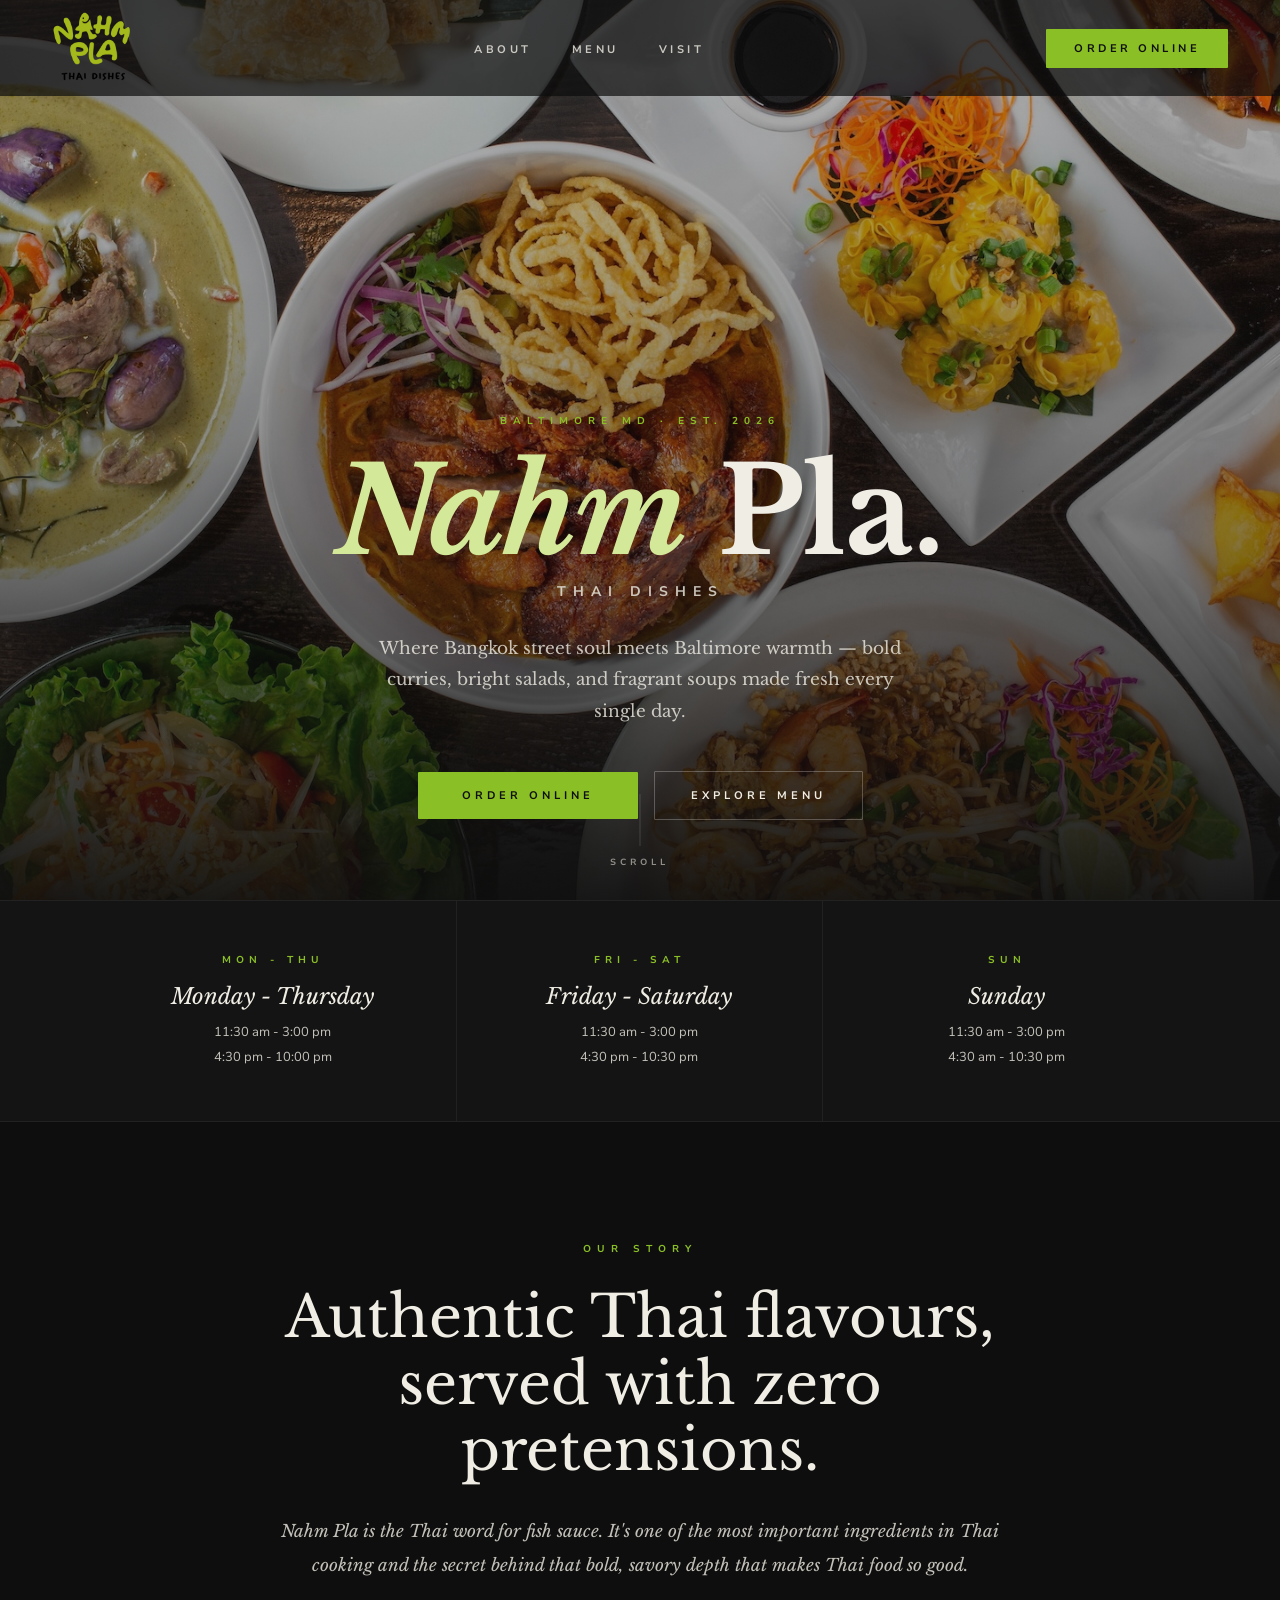
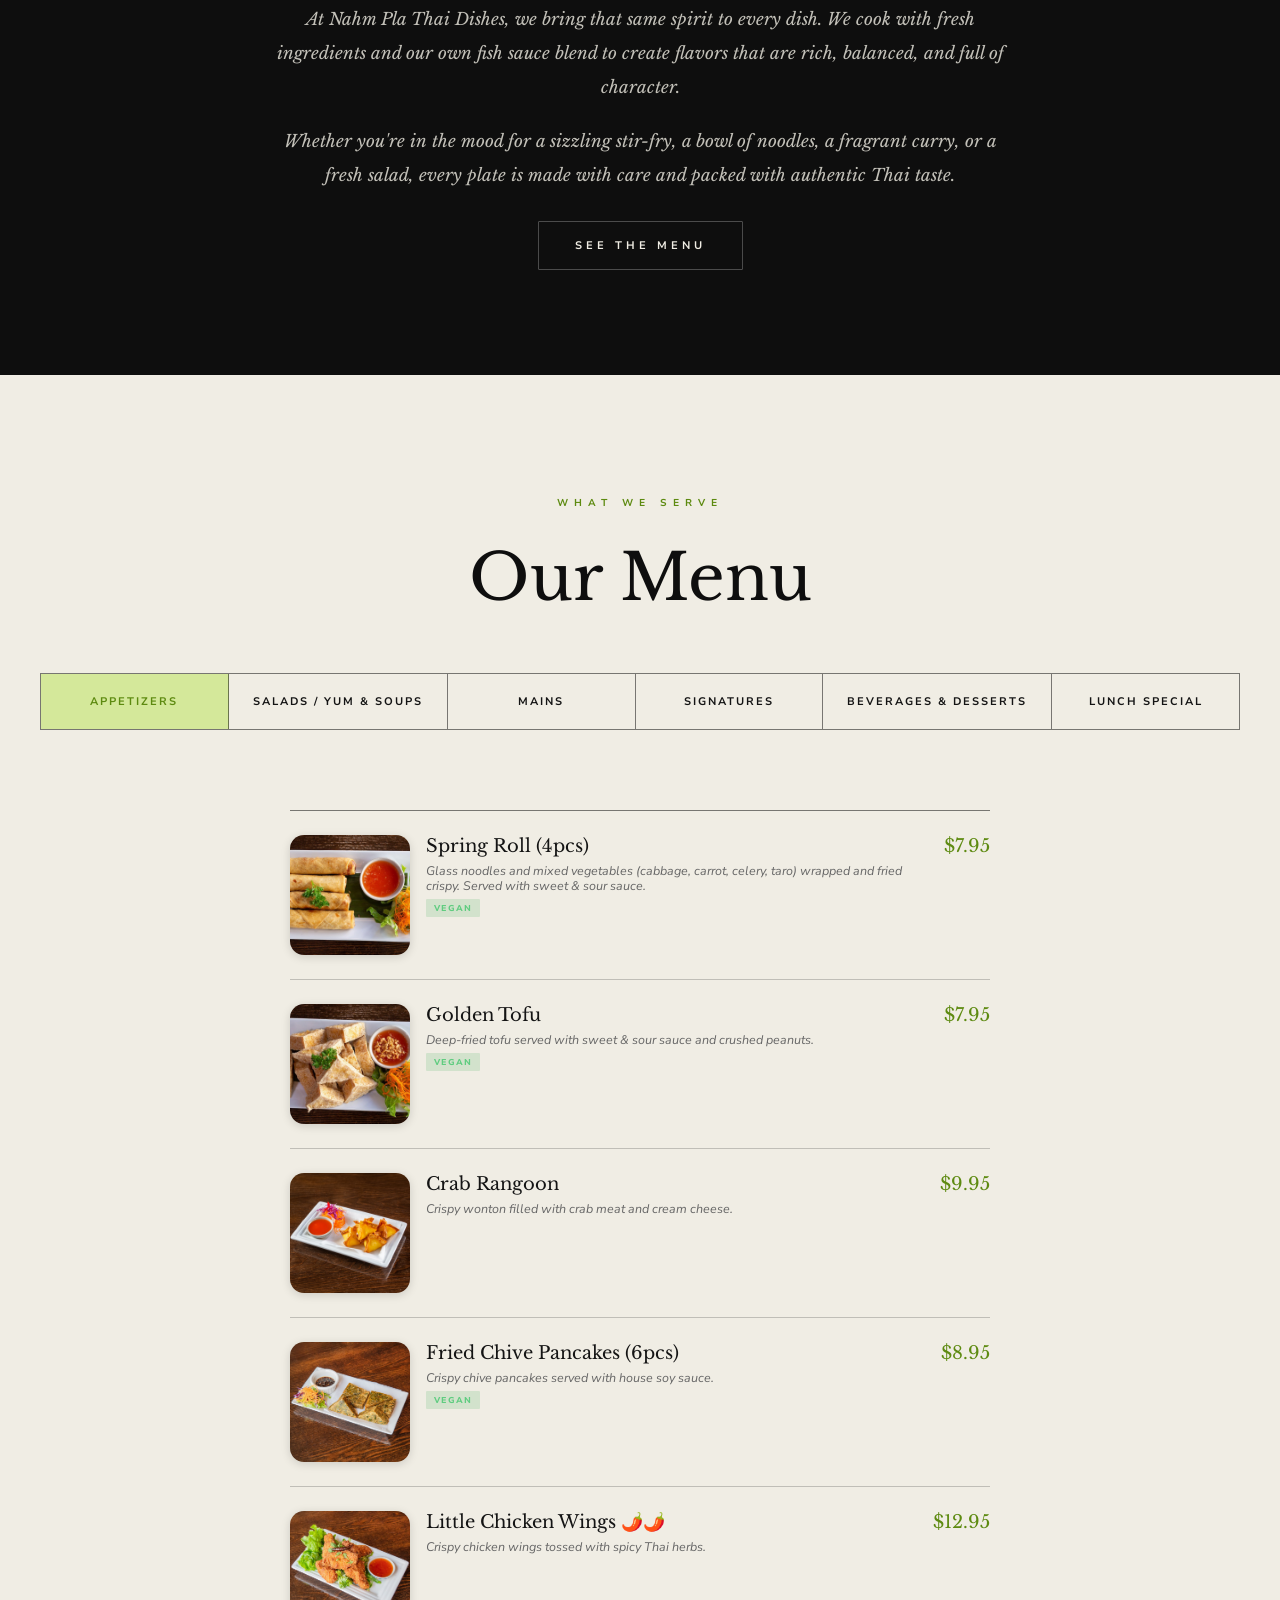
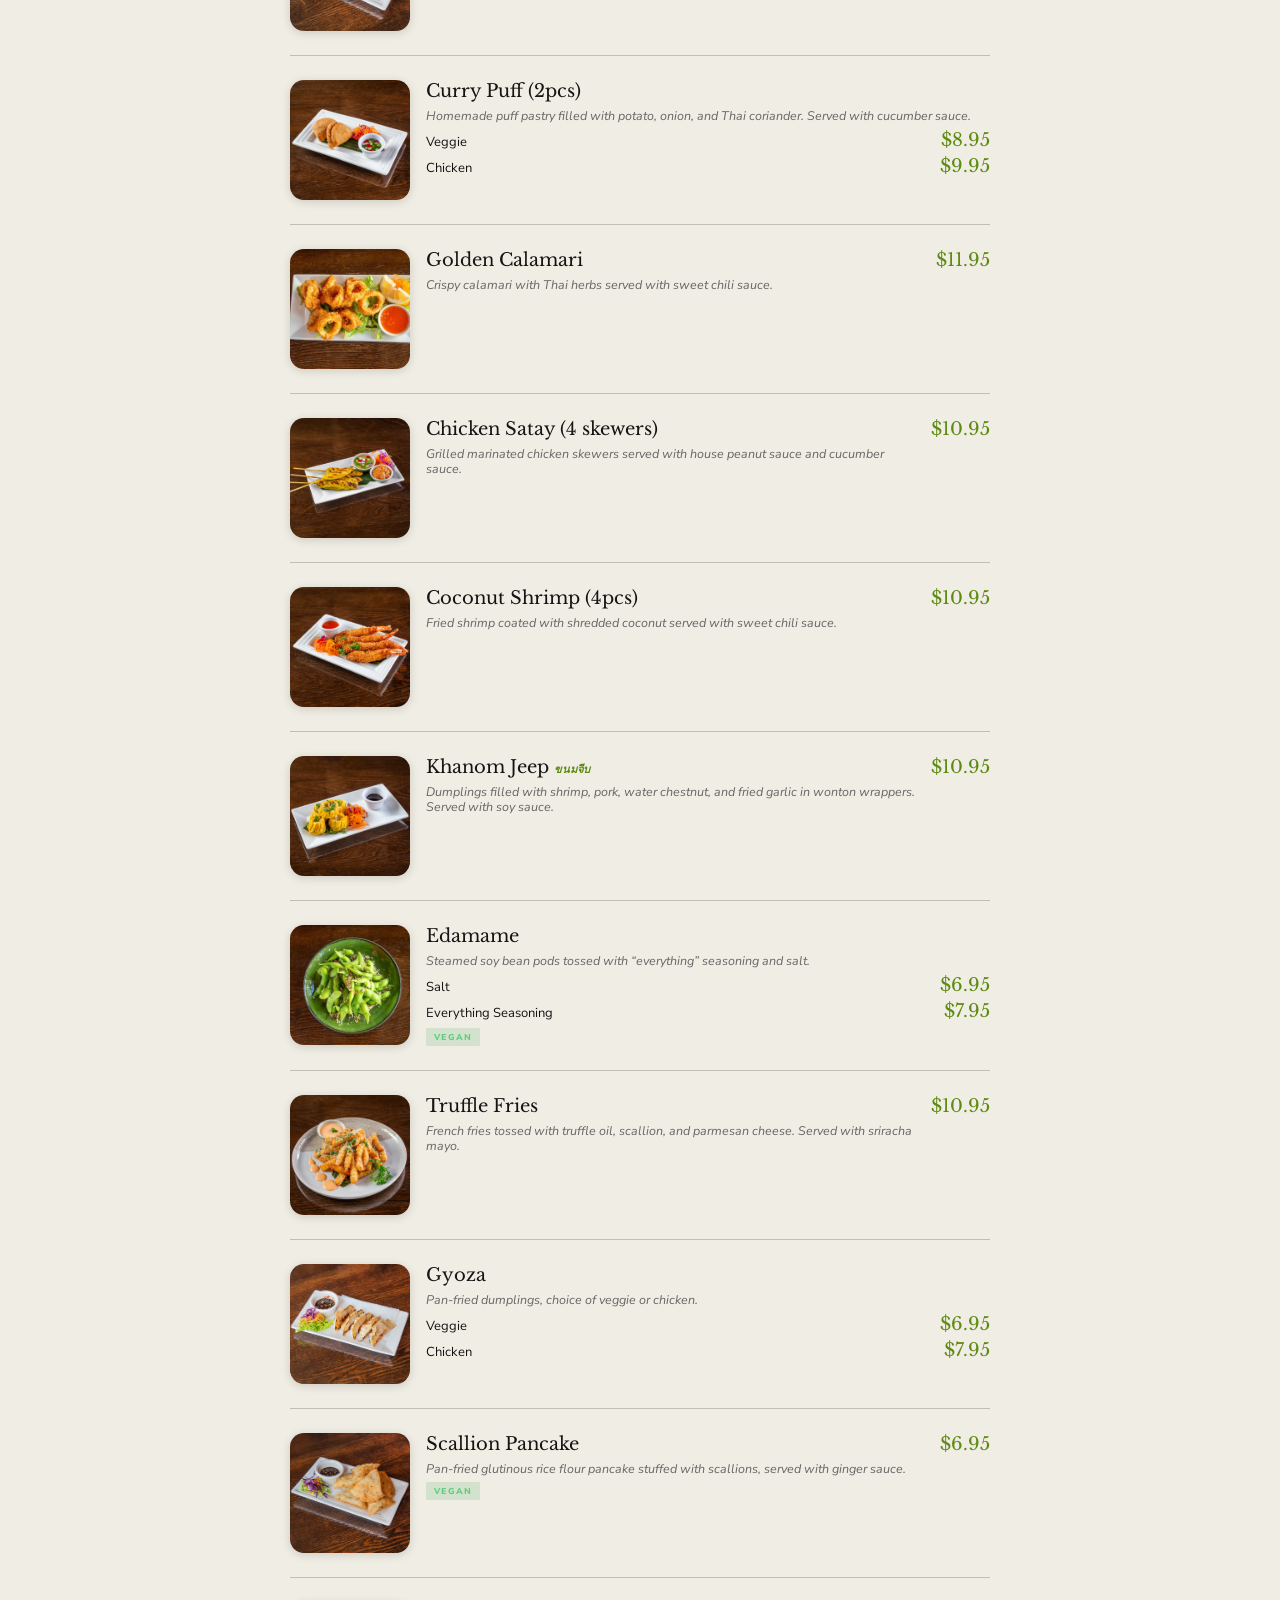
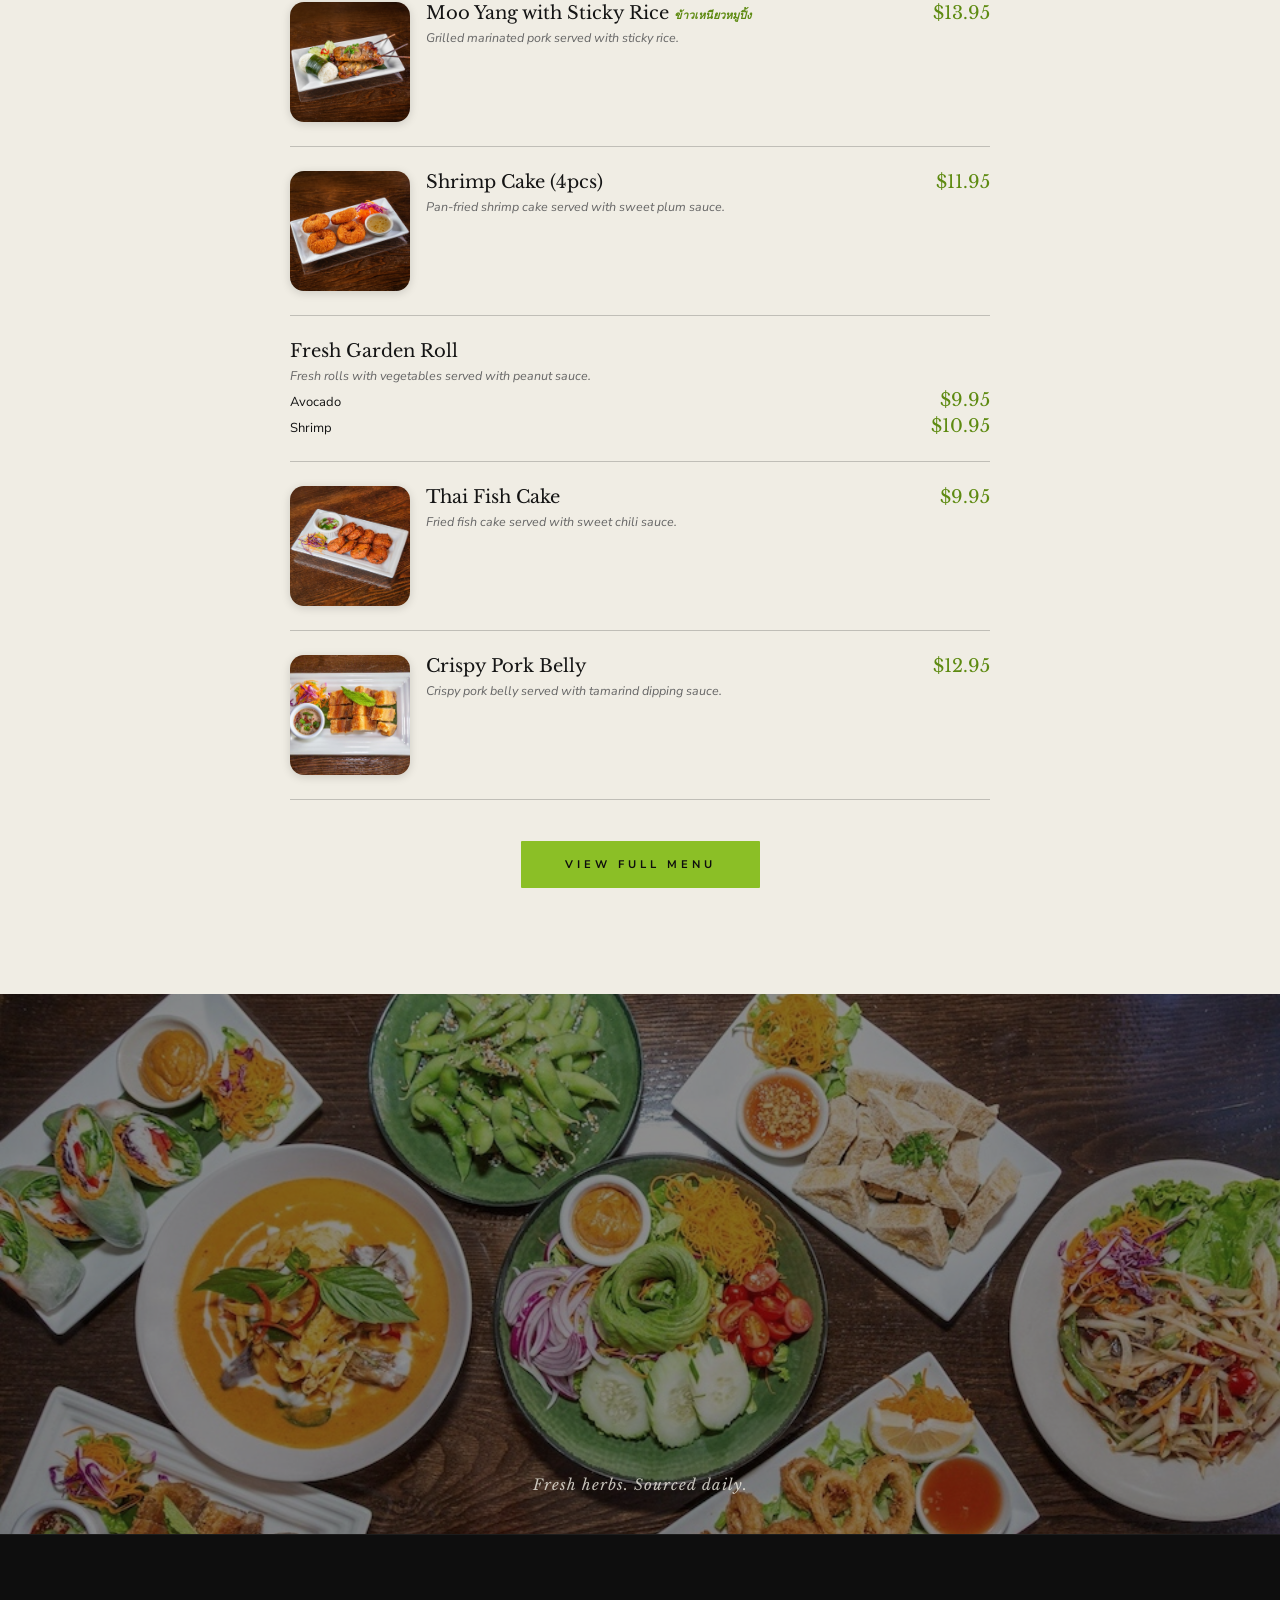
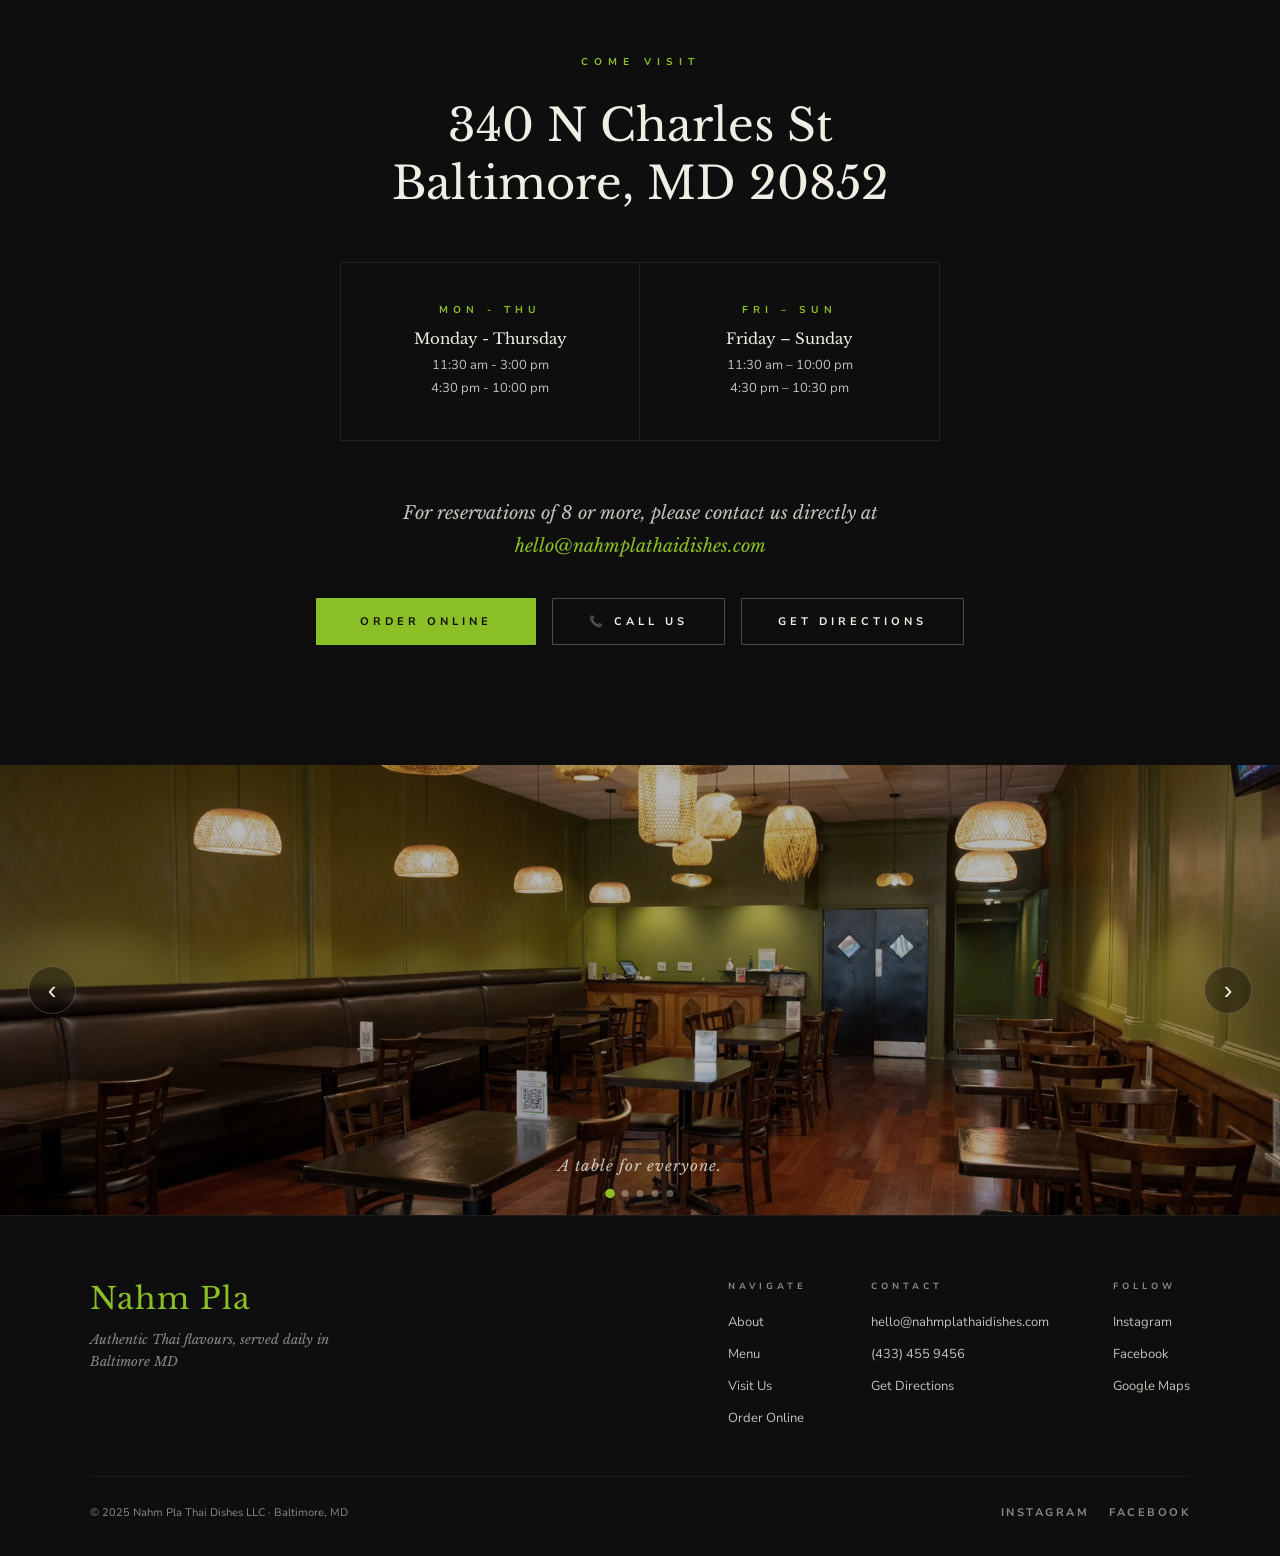
==== commit 59a3f125: "combine Friday–Saturday and Sunday hours into Friday–Sunday Co-Authored-By: Claude Sonnet 4.6 <norep" ====
--- a/index.html
+++ b/index.html
@@ -735,8 +735,8 @@
 
 	.hours-grid {
 		display: grid;
-		grid-template-columns: 1fr 1fr 1fr;
-		max-width: 800px;
+		grid-template-columns: 1fr 1fr;
+		max-width: 600px;
 		margin: 0 auto 56px;
 		border: 1px solid rgba(255, 255, 255, .08);
 	}
@@ -2926,16 +2926,10 @@
 				<div class="hg-time">4:30 pm - 10:00 pm</div>
 			</div>
 			<div class="hg-cell">
-				<span class="hg-label">Fri – Sat</span>
-				<div class="hg-day">Friday – Saturday</div>
+				<span class="hg-label">Fri – Sun</span>
+				<div class="hg-day">Friday – Sunday</div>
 				<div class="hg-time">11:30 am – 10:00 pm</div>
 				<div class="hg-time">4:30 pm – 10:30 pm</div>
-			</div>
-			<div class="hg-cell">
-				<span class="hg-label">Sunday</span>
-				<div class="hg-day">Sunday</div>
-				<div class="hg-time">11:30 am - 3:00 pm</div>
-				<div class="hg-time">4:30 pm - 10:30 pm</div>
 			</div>
 		</div>
 
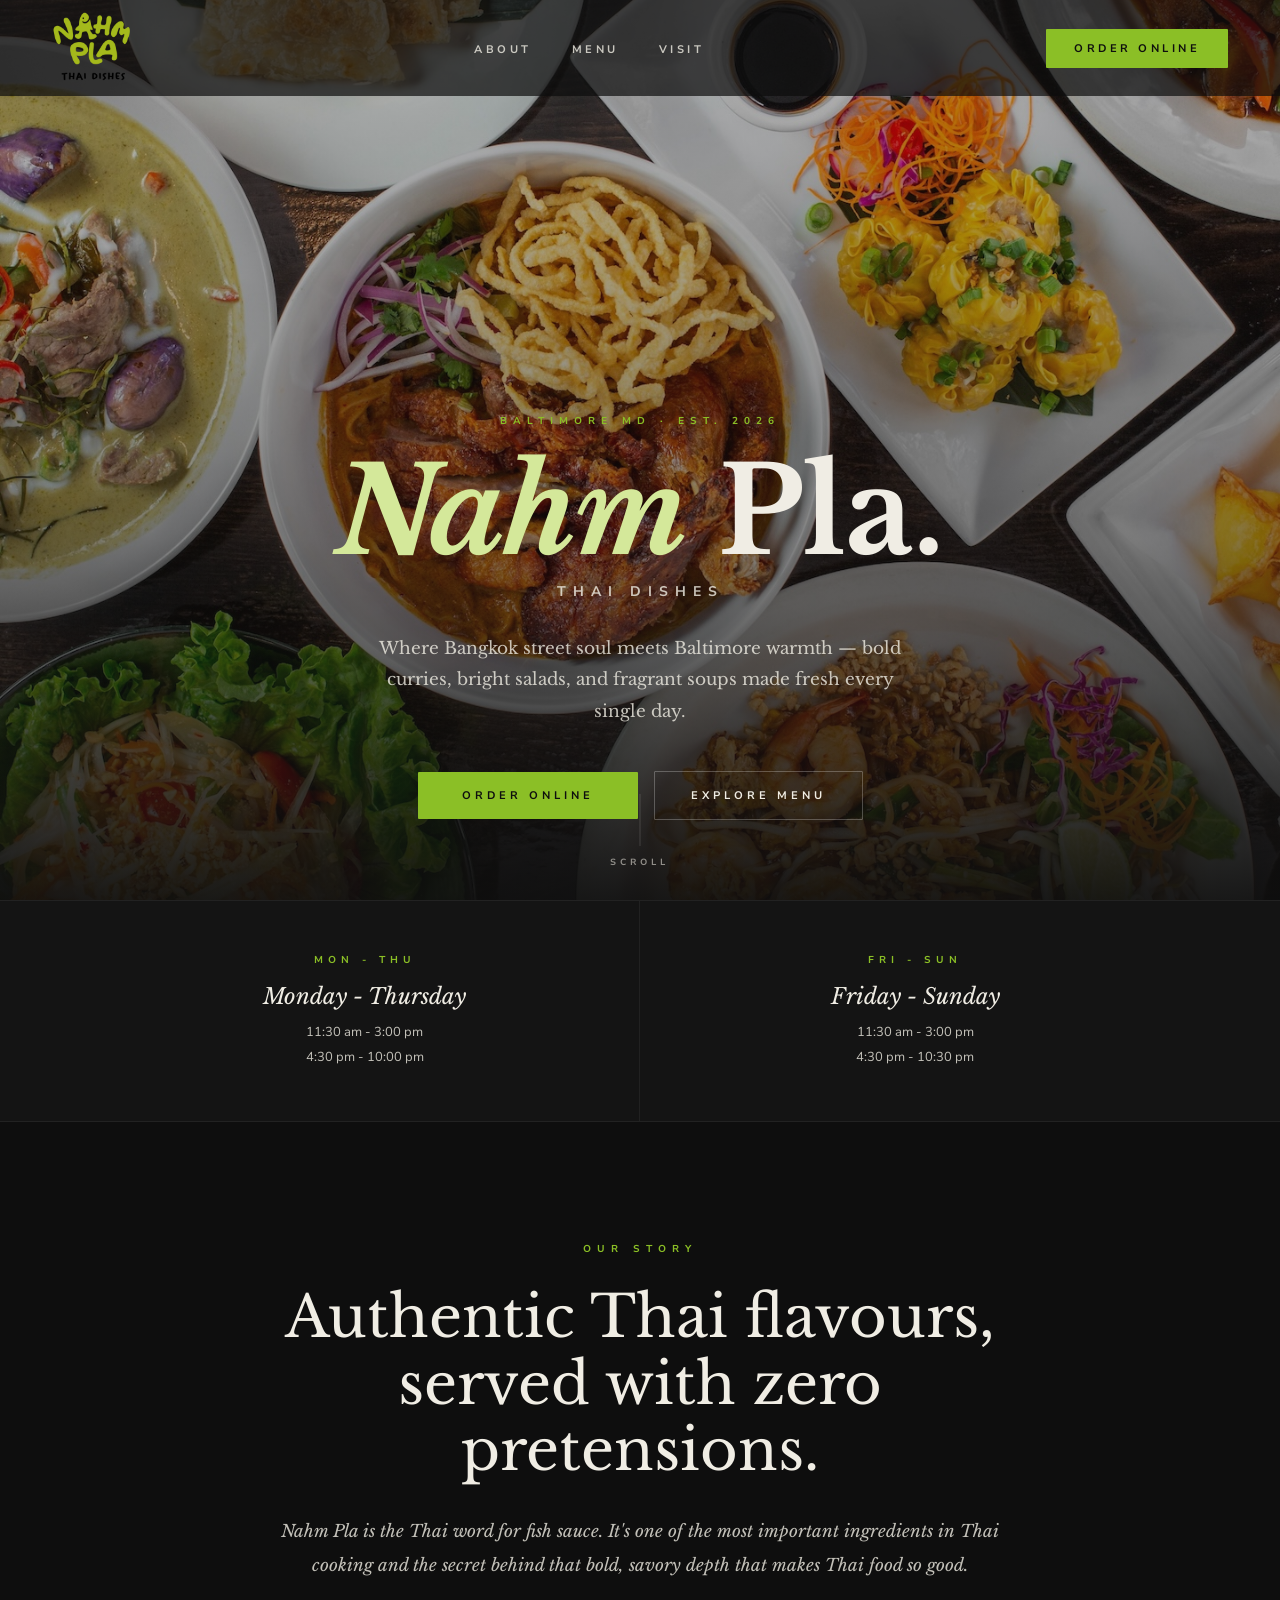
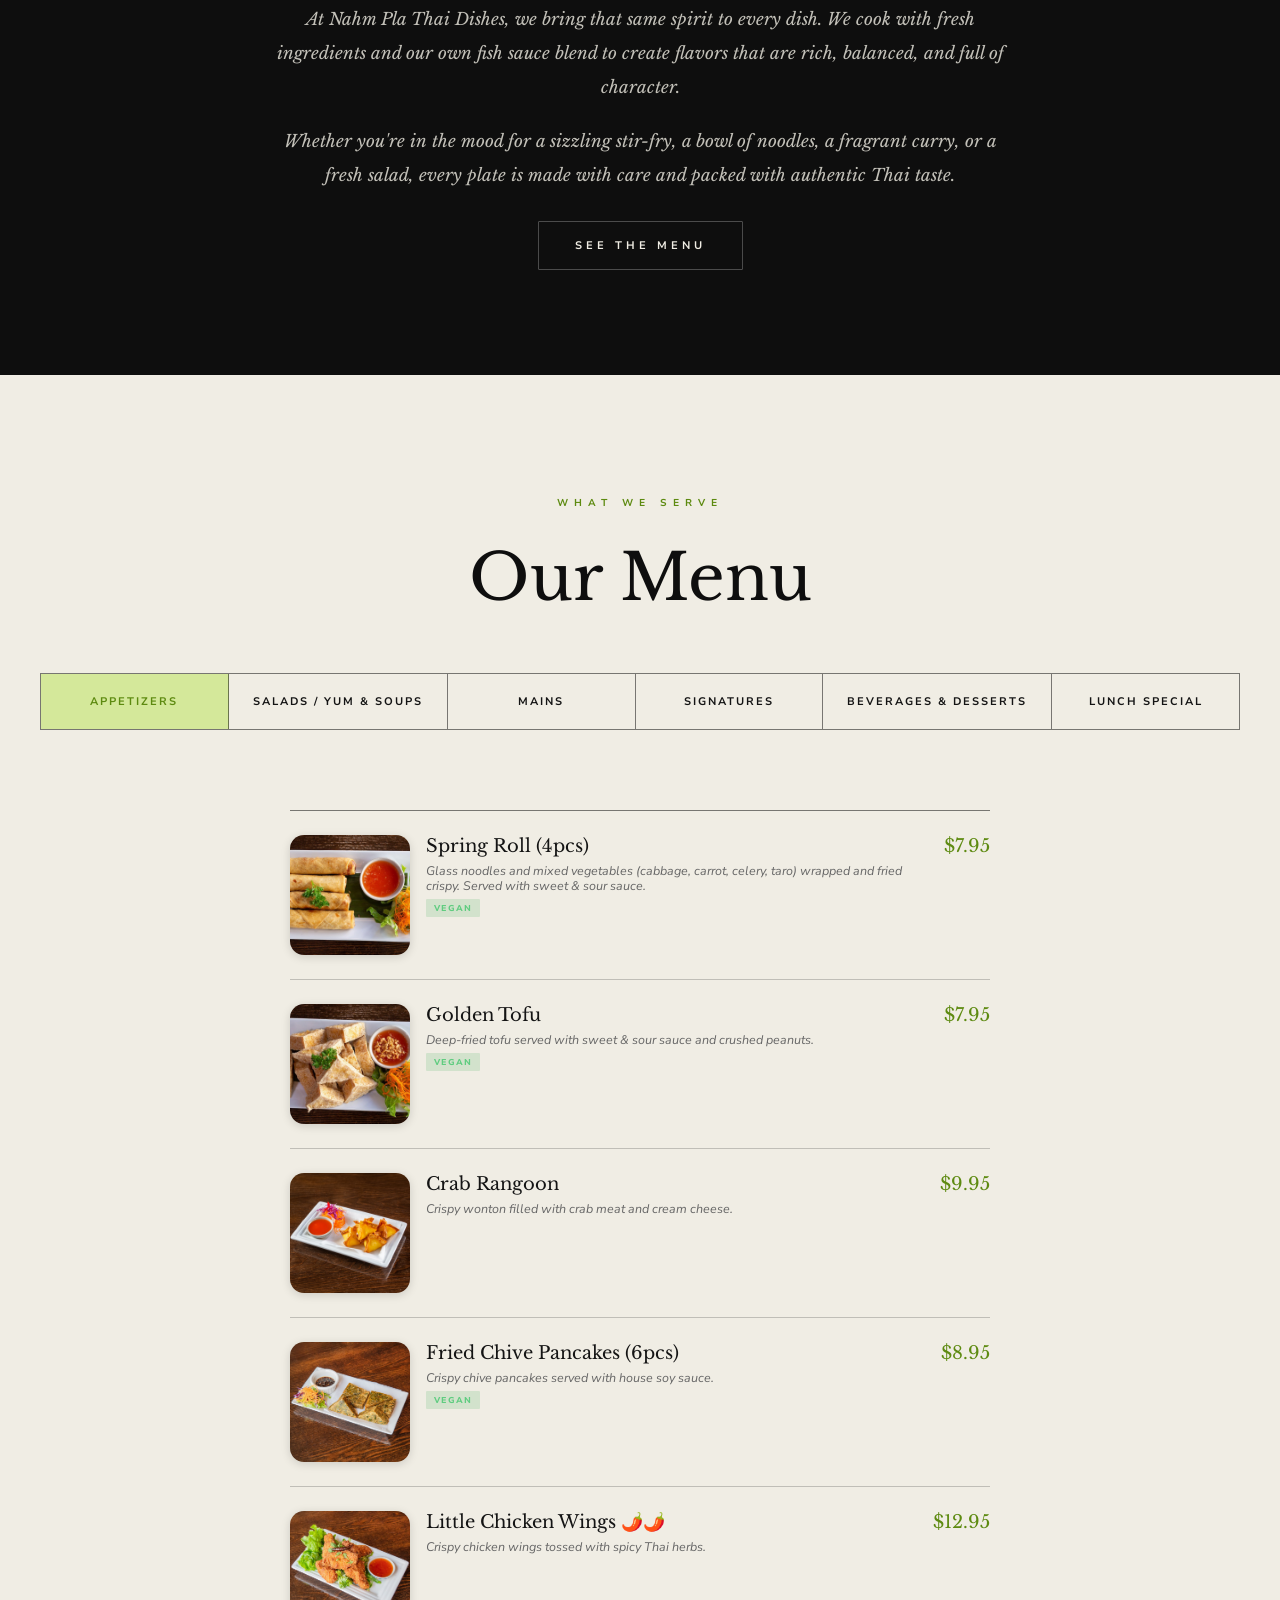
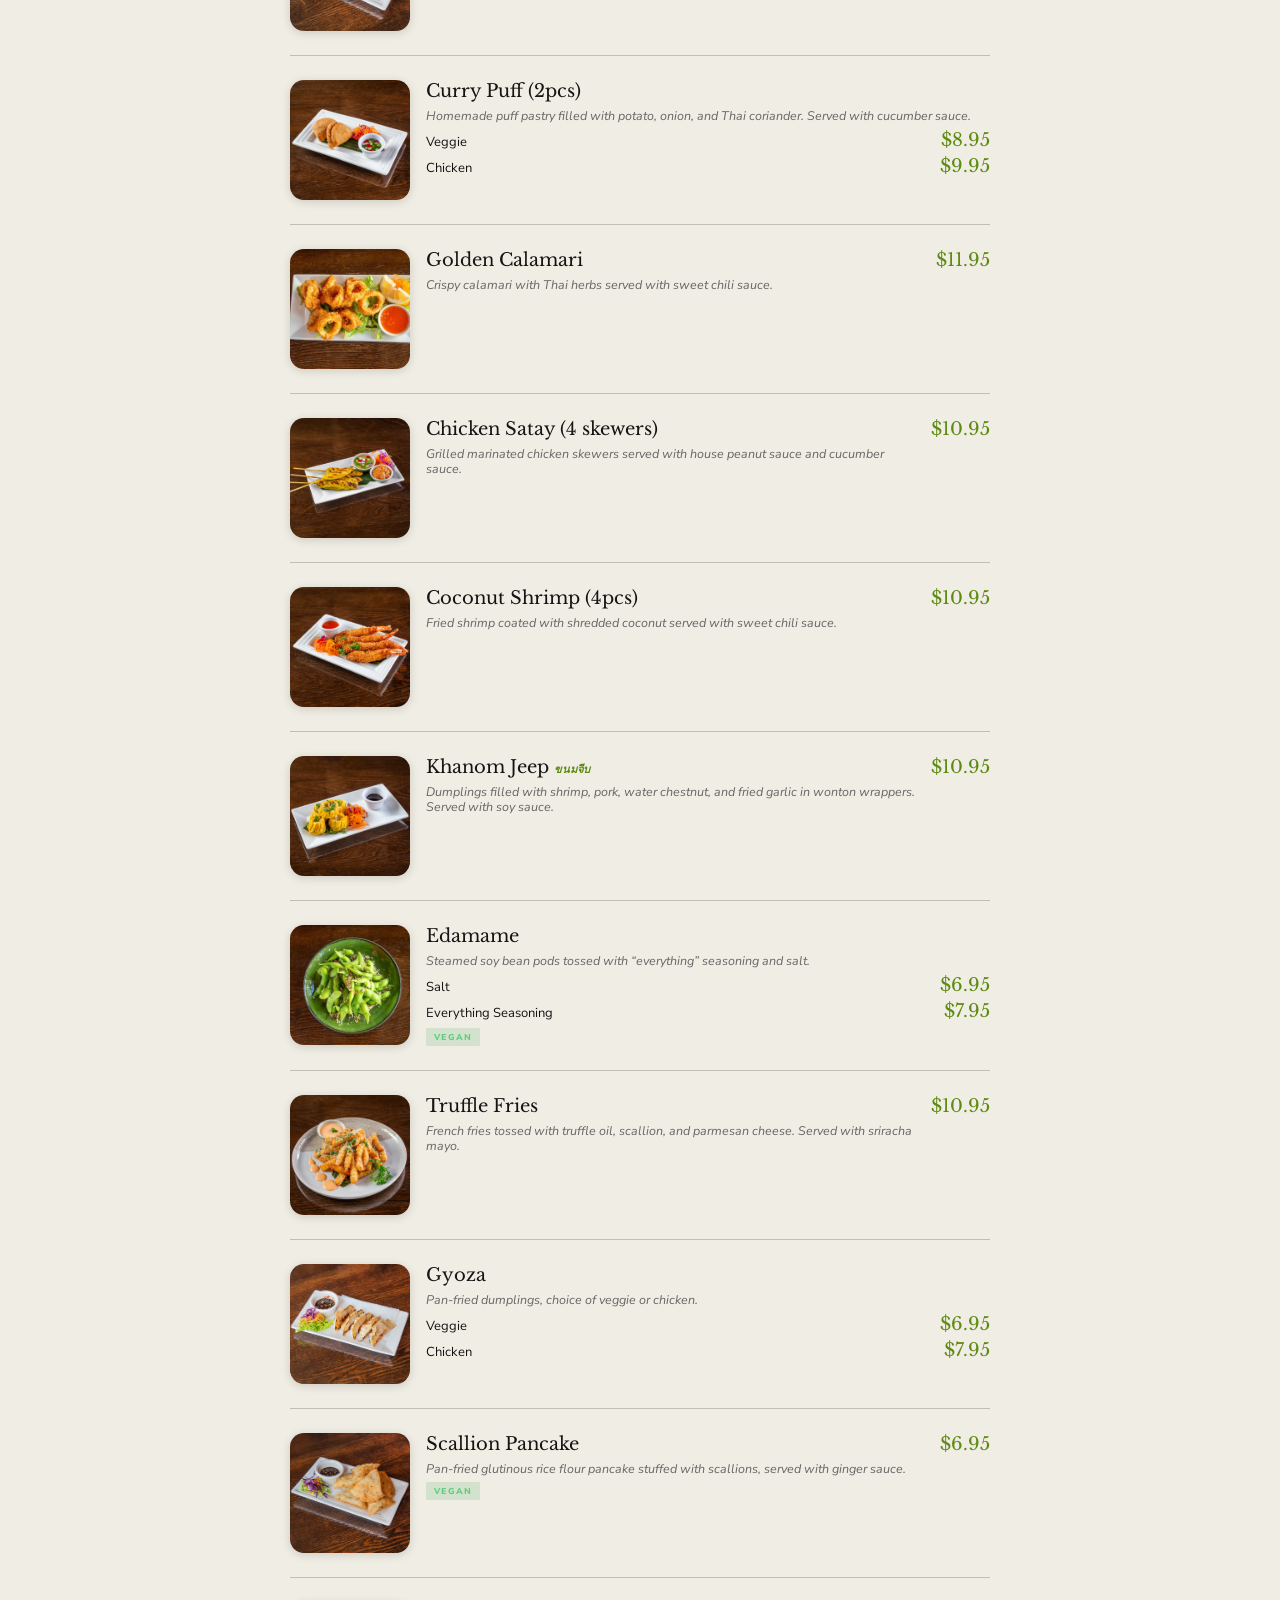
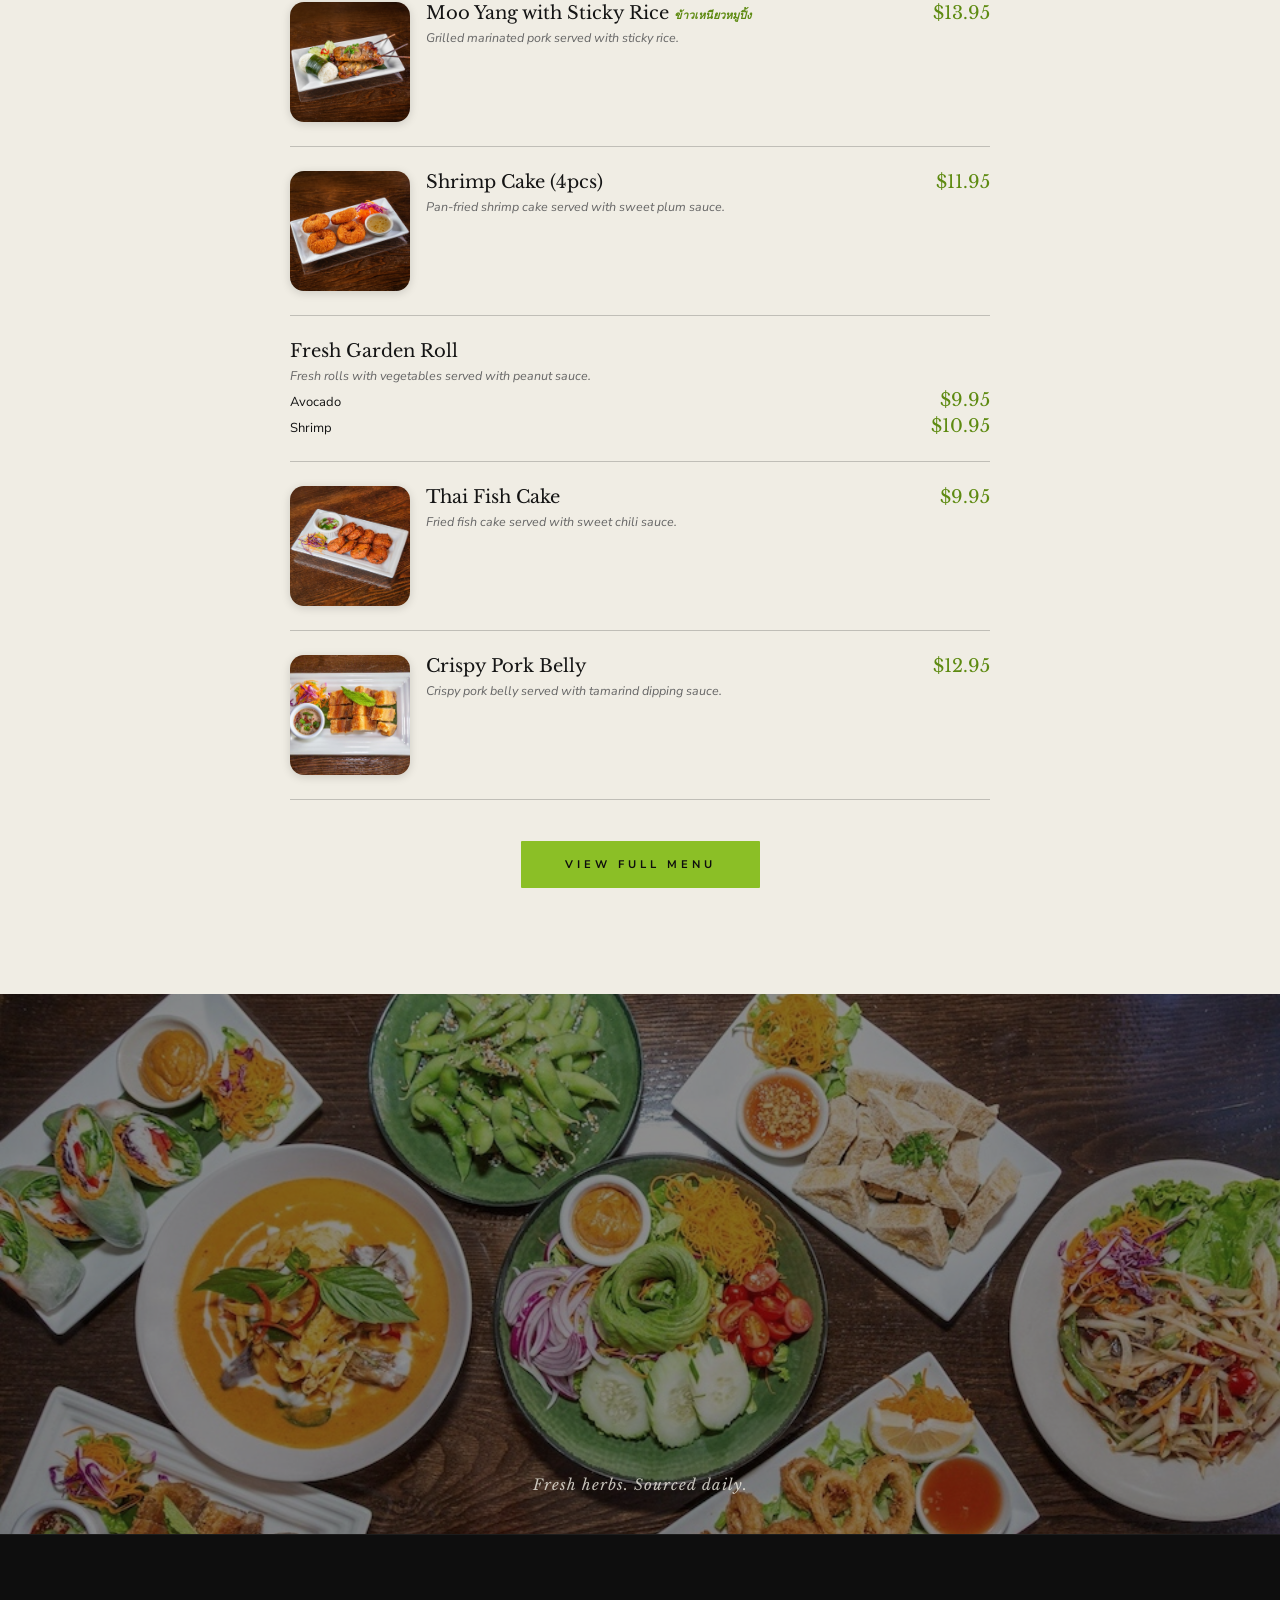
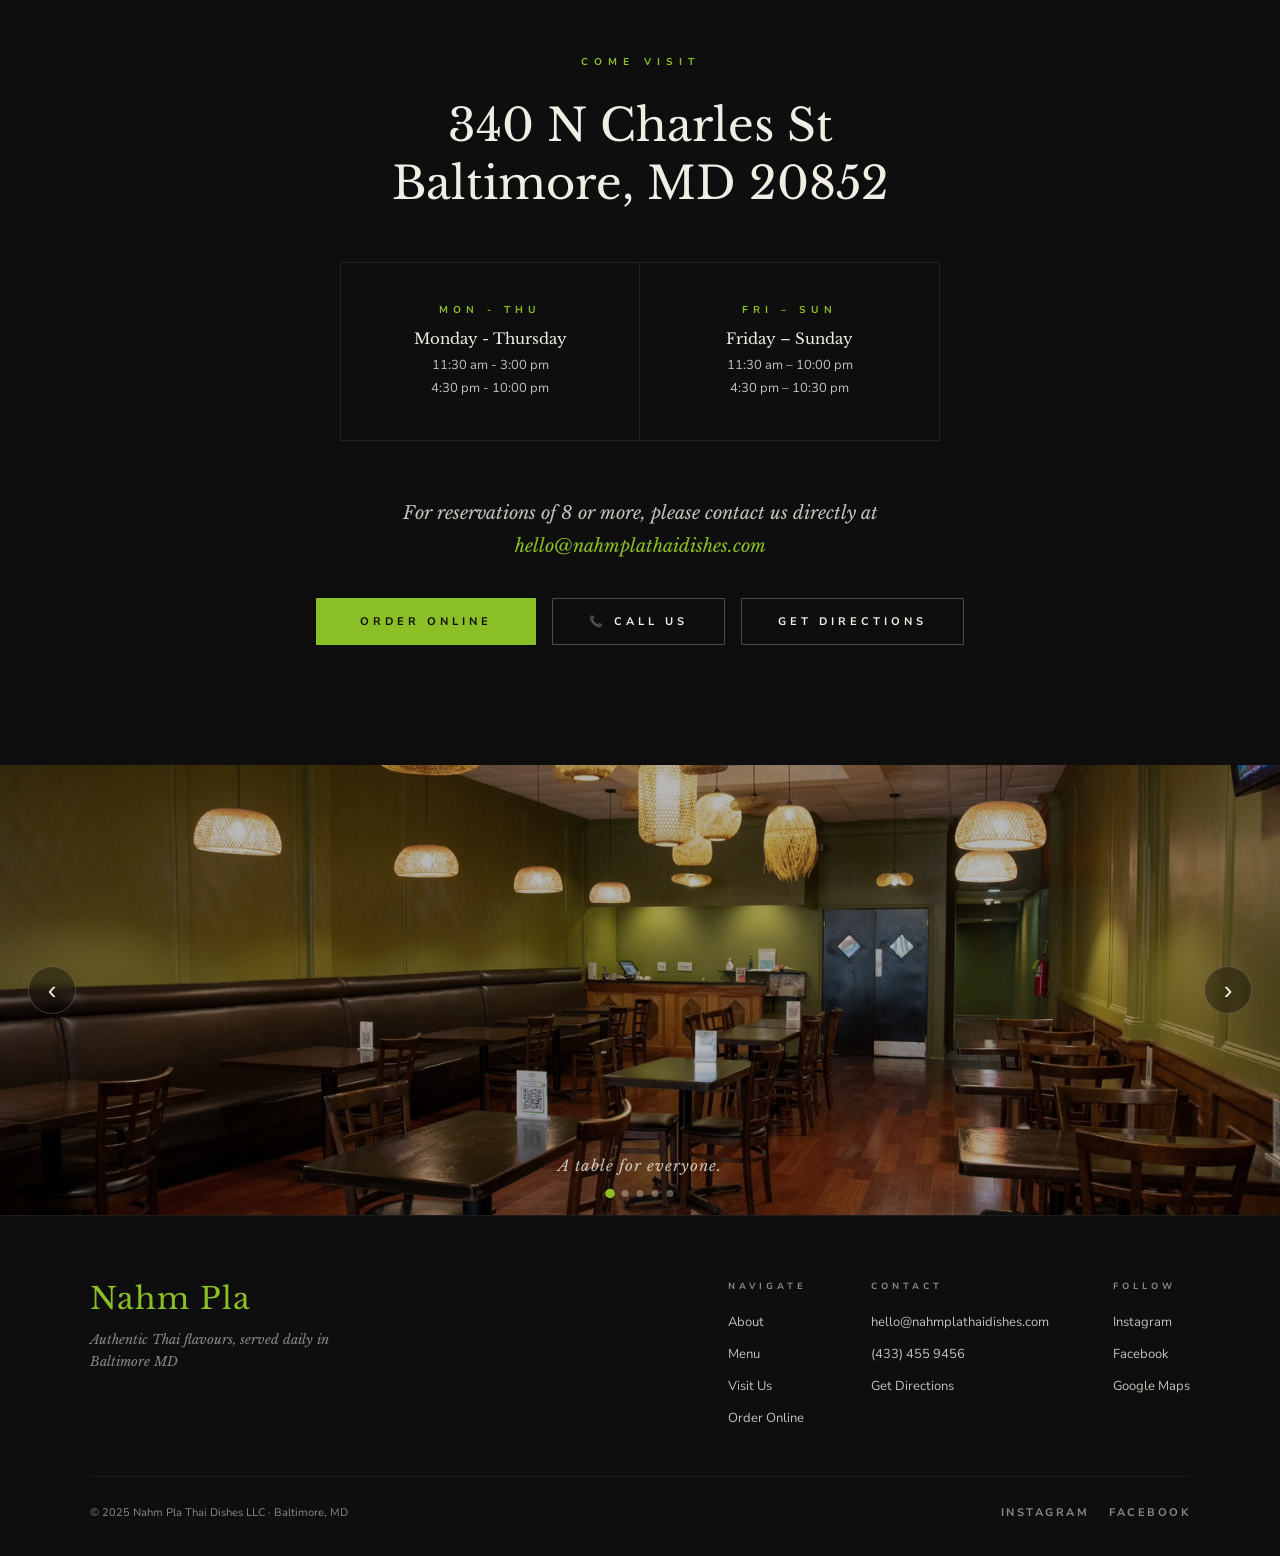
==== commit 1dcd580d: "update info bar hours to Friday–Sunday Co-Authored-By: Claude Sonnet 4.6 <noreply@anthropic.com>" ====
--- a/index.html
+++ b/index.html
@@ -380,7 +380,7 @@
 		max-width: 1100px;
 		margin: 0 auto;
 		display: grid;
-		grid-template-columns: 1fr 1fr 1fr;
+		grid-template-columns: 1fr 1fr;
 		divide-x: 1px solid rgba(255, 255, 255, .06);
 	}
 
@@ -1578,14 +1578,9 @@
 				<div class="ib-text">11:30 am - 3:00 pm<br>4:30 pm - 10:00 pm</div>
 			</div>
 			<div class="ib-cell reveal rd2">
-				<div class="ib-label">Fri - Sat</div>
-				<div class="ib-title">Friday - Saturday</div>
+				<div class="ib-label">Fri - Sun</div>
+				<div class="ib-title">Friday - Sunday</div>
 				<div class="ib-text">11:30 am - 3:00 pm<br>4:30 pm - 10:30 pm</div>
-			</div>
-			<div class="ib-cell reveal rd3">
-				<div class="ib-label">Sun</div>
-				<div class="ib-title">Sunday</div>
-				<div class="ib-text">11:30 am - 3:00 pm<br>4:30 am - 10:30 pm</div>
 			</div>
 		</div>
 	</div>
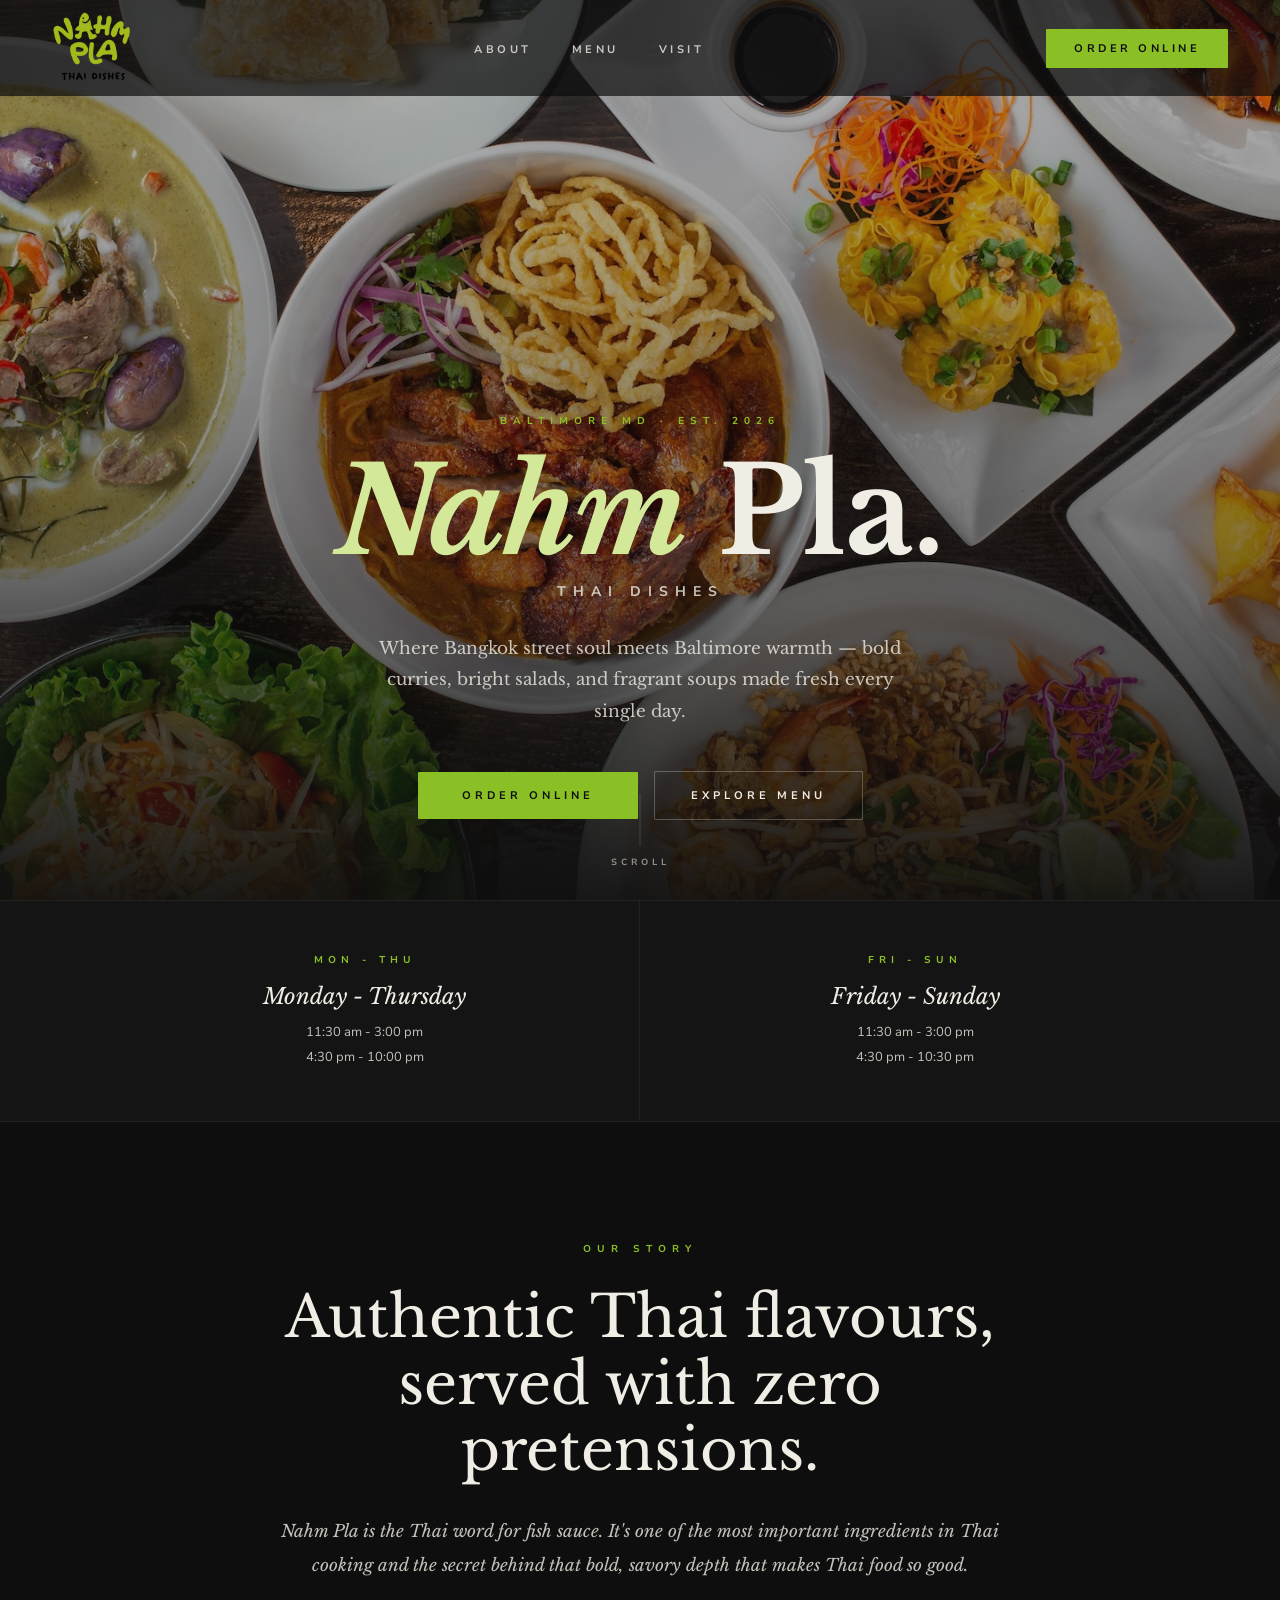
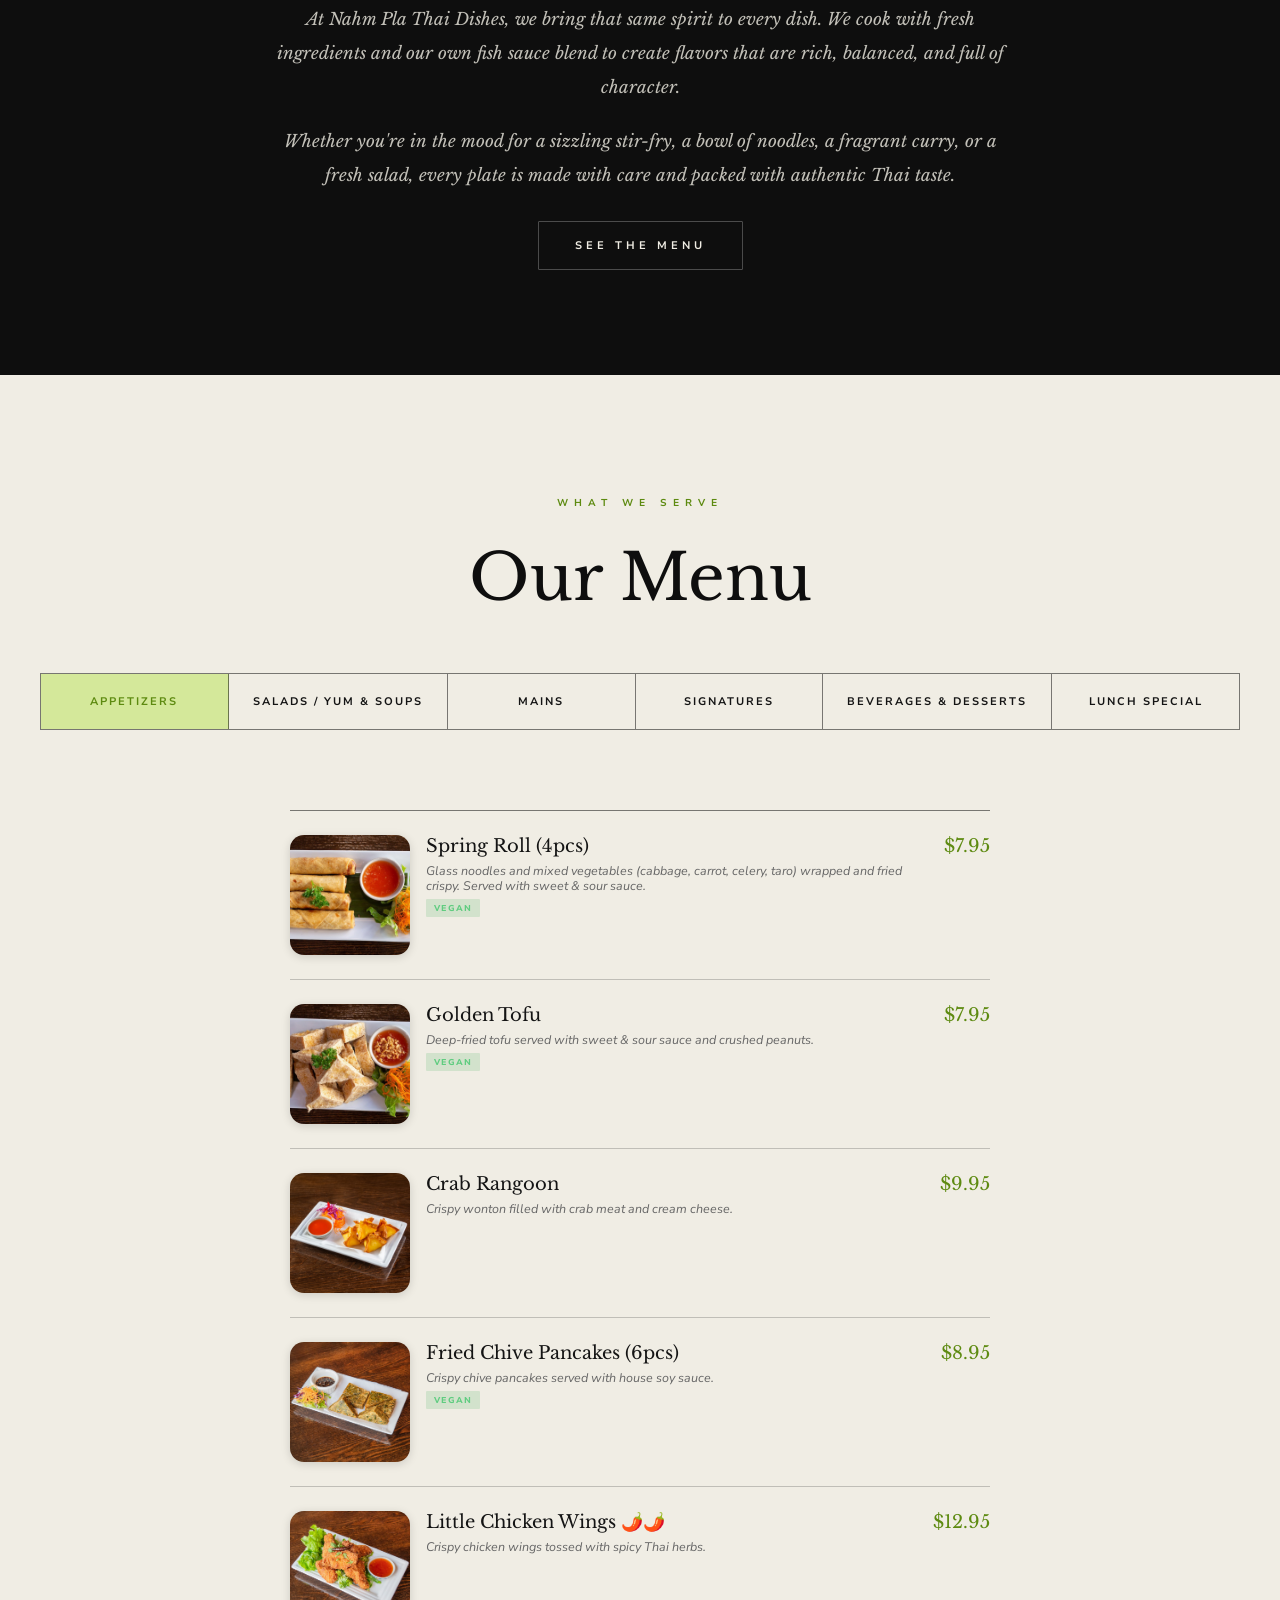
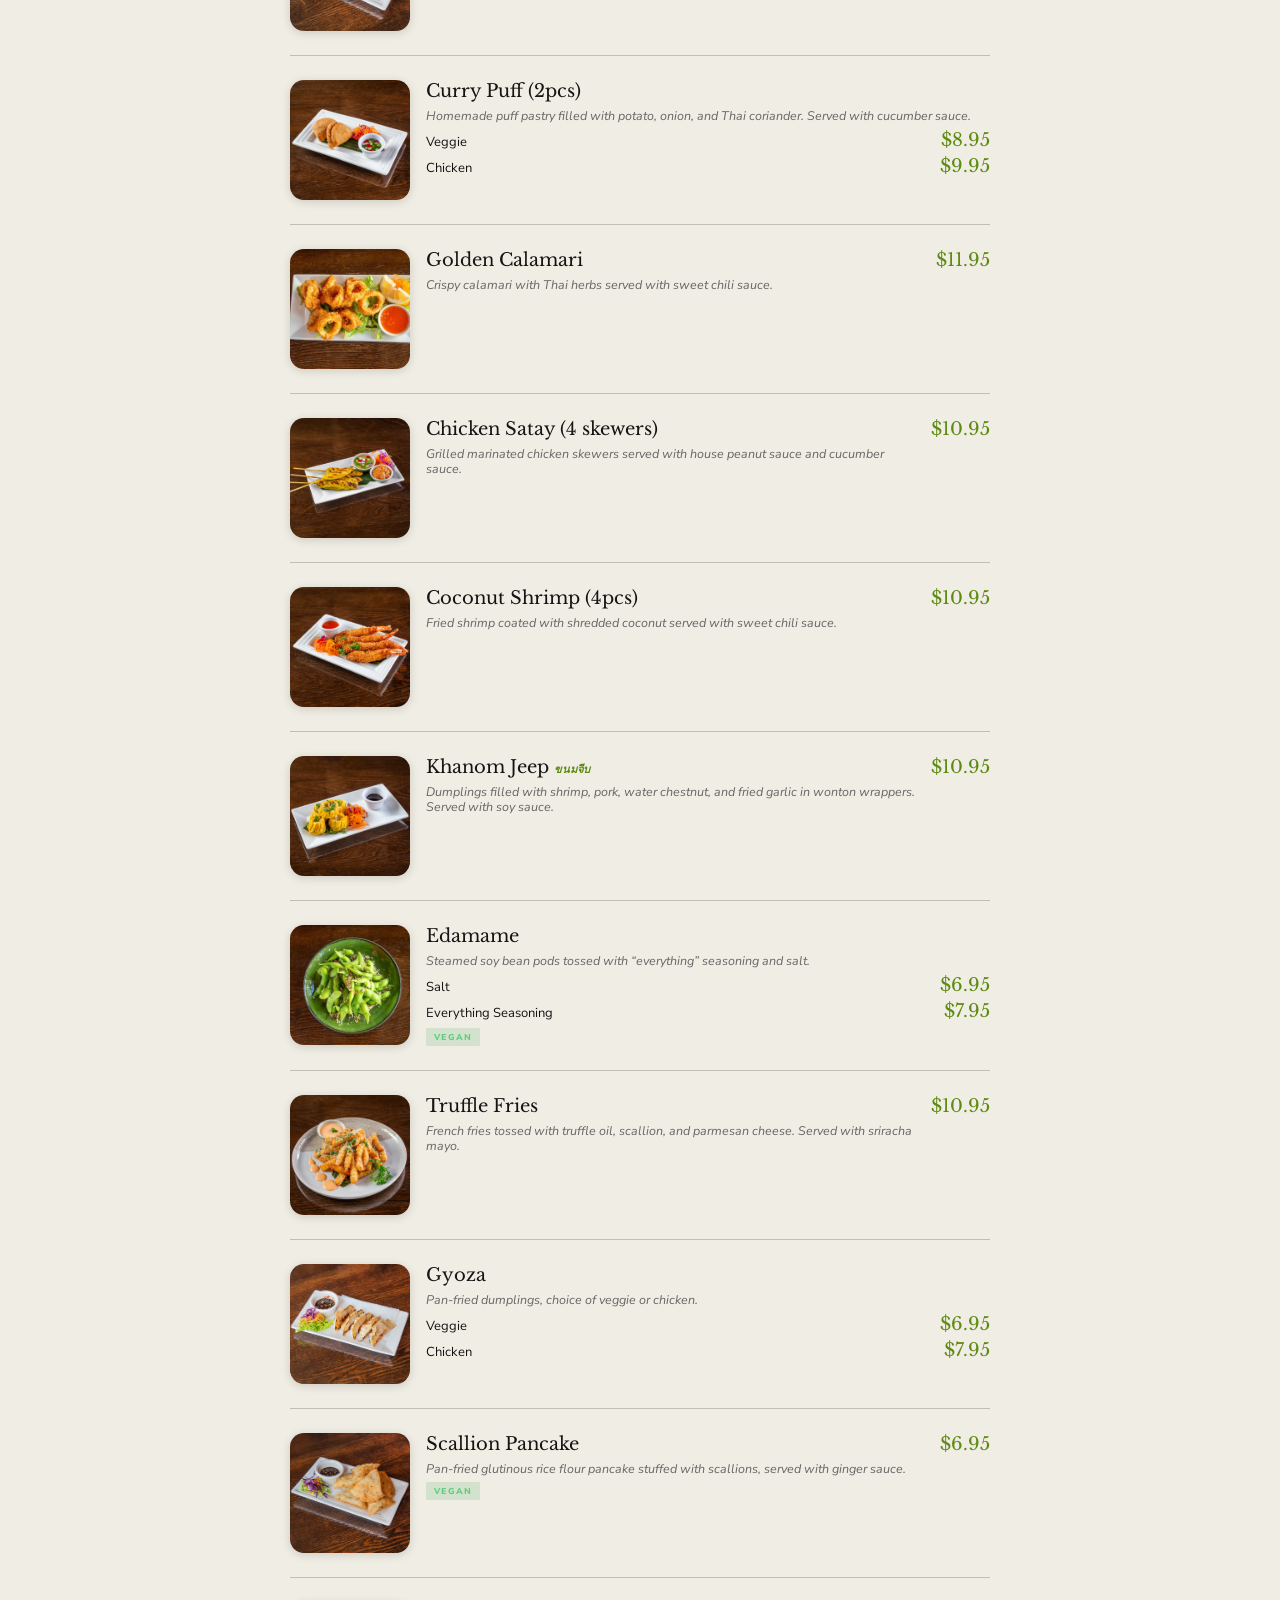
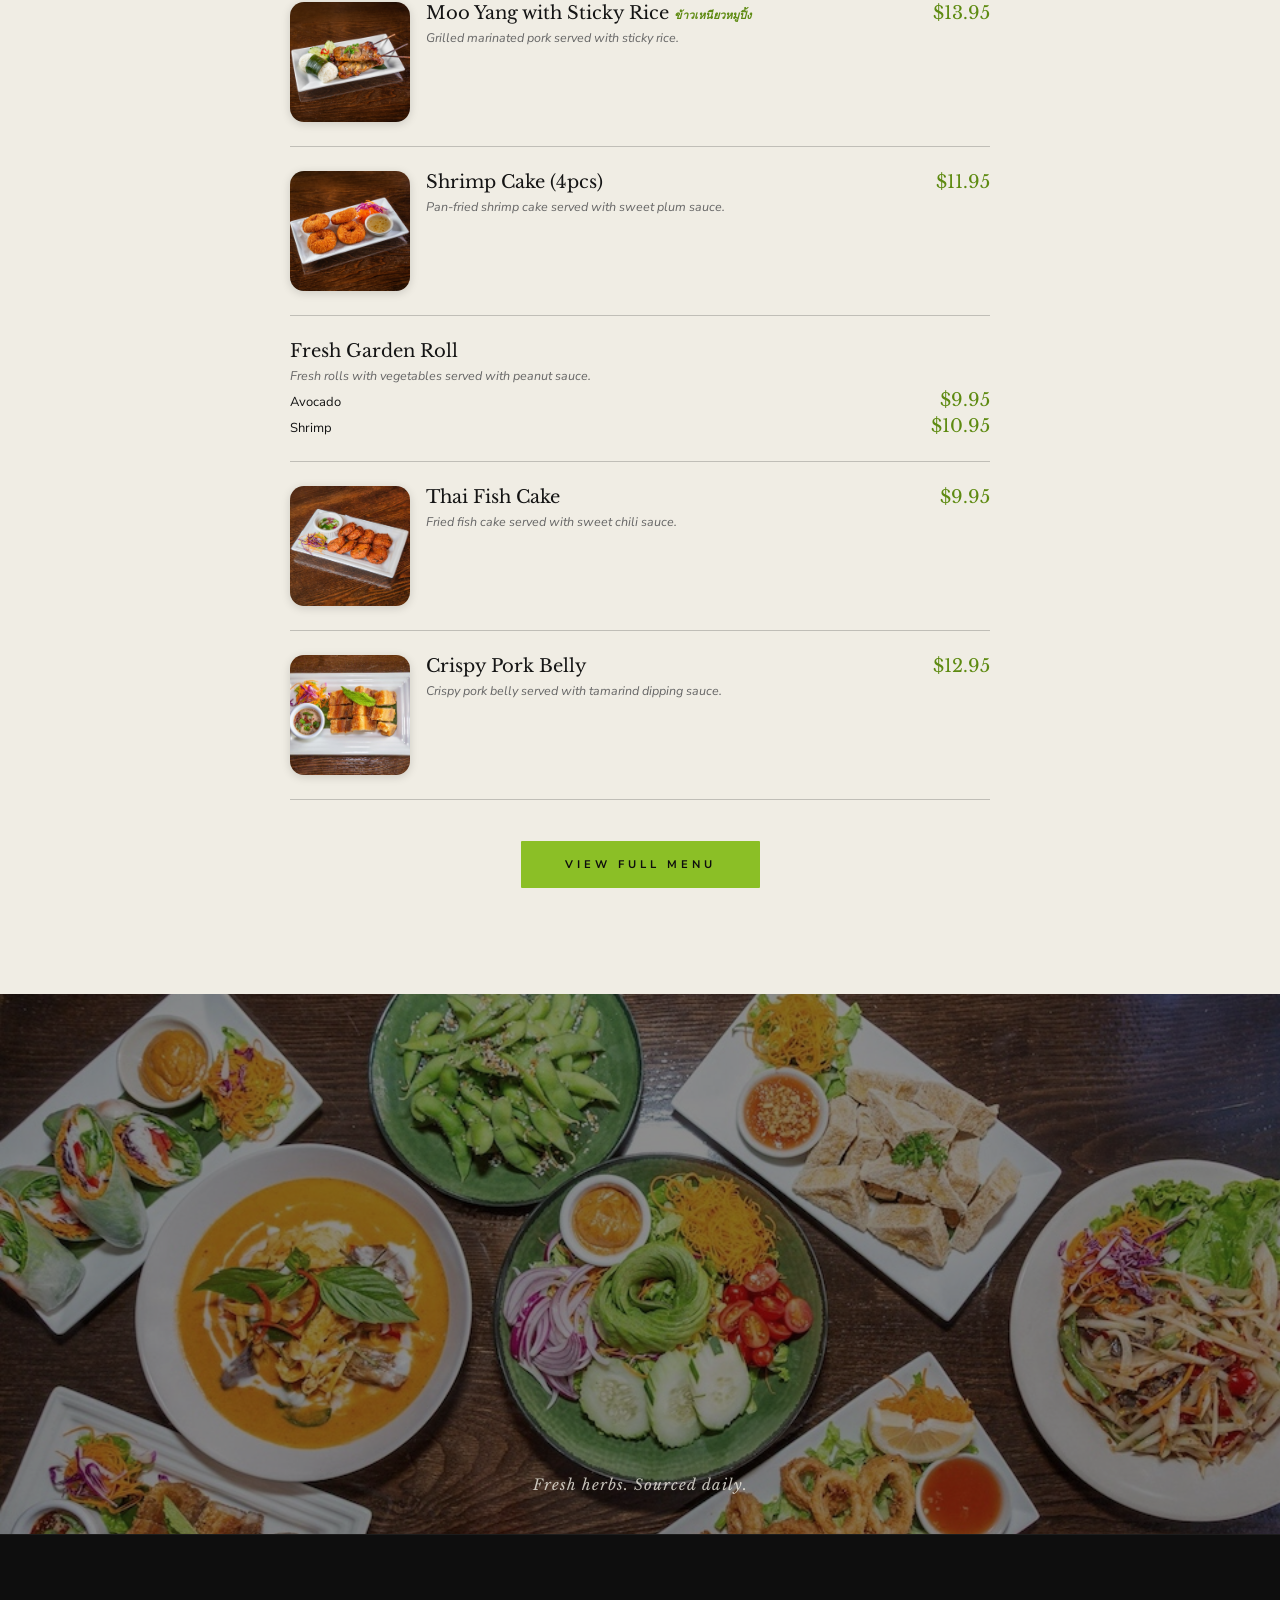
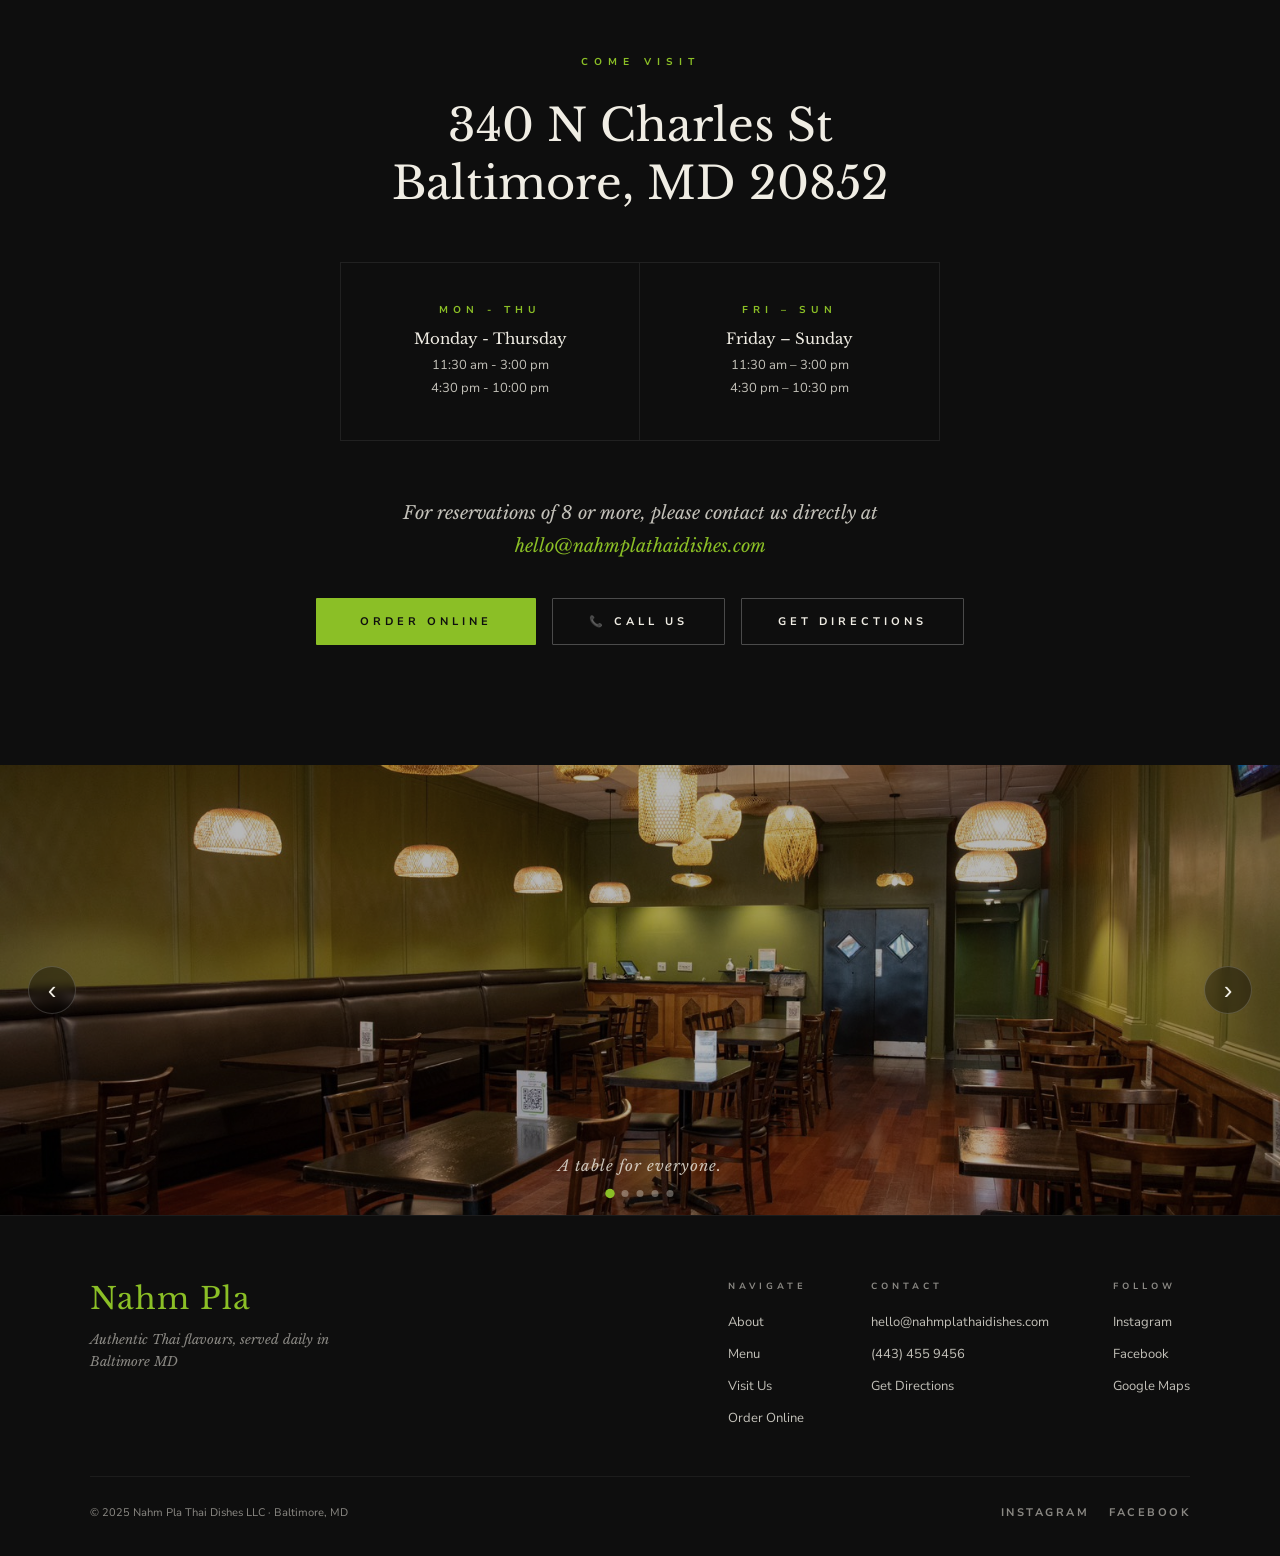
==== commit e0ab9478: "update phone number" ====
--- a/index.html
+++ b/index.html
@@ -2923,7 +2923,7 @@
 			<div class="hg-cell">
 				<span class="hg-label">Fri – Sun</span>
 				<div class="hg-day">Friday – Sunday</div>
-				<div class="hg-time">11:30 am – 10:00 pm</div>
+				<div class="hg-time">11:30 am – 3:00 pm</div>
 				<div class="hg-time">4:30 pm – 10:30 pm</div>
 			</div>
 		</div>
@@ -2935,7 +2935,7 @@
 
 		<div class="location-btns reveal">
 			<a href="https://Nahmplamd.smiledining.com" target="_blank" class="btn-primary">Order Online</a>
-			<a href="tel:4334559456" class="btn-outline-w">📞 Call Us</a>
+			<a href="tel:4434559456" class="btn-outline-w">📞 Call Us</a>
 			<a href="https://maps.app.goo.gl/tALpSD4Uk8U7Juk69" target="_blank" class="btn-outline-w">Get Directions</a>
 		</div>
 	</section>
@@ -3011,7 +3011,7 @@
 						<ul>
 							<li><a href="mailto:hello@nahmplathaidishes.com">hello@nahmplathaidishes.com</a>
 							</li>
-							<li><a href="tel:4334559456">(433) 455 9456</a></li>
+							<li><a href="tel:4434559456">(443) 455 9456</a></li>
 							<li><a href="https://maps.app.goo.gl/tALpSD4Uk8U7Juk69" target="_blank">Get Directions</a>
 							</li>
 						</ul>
